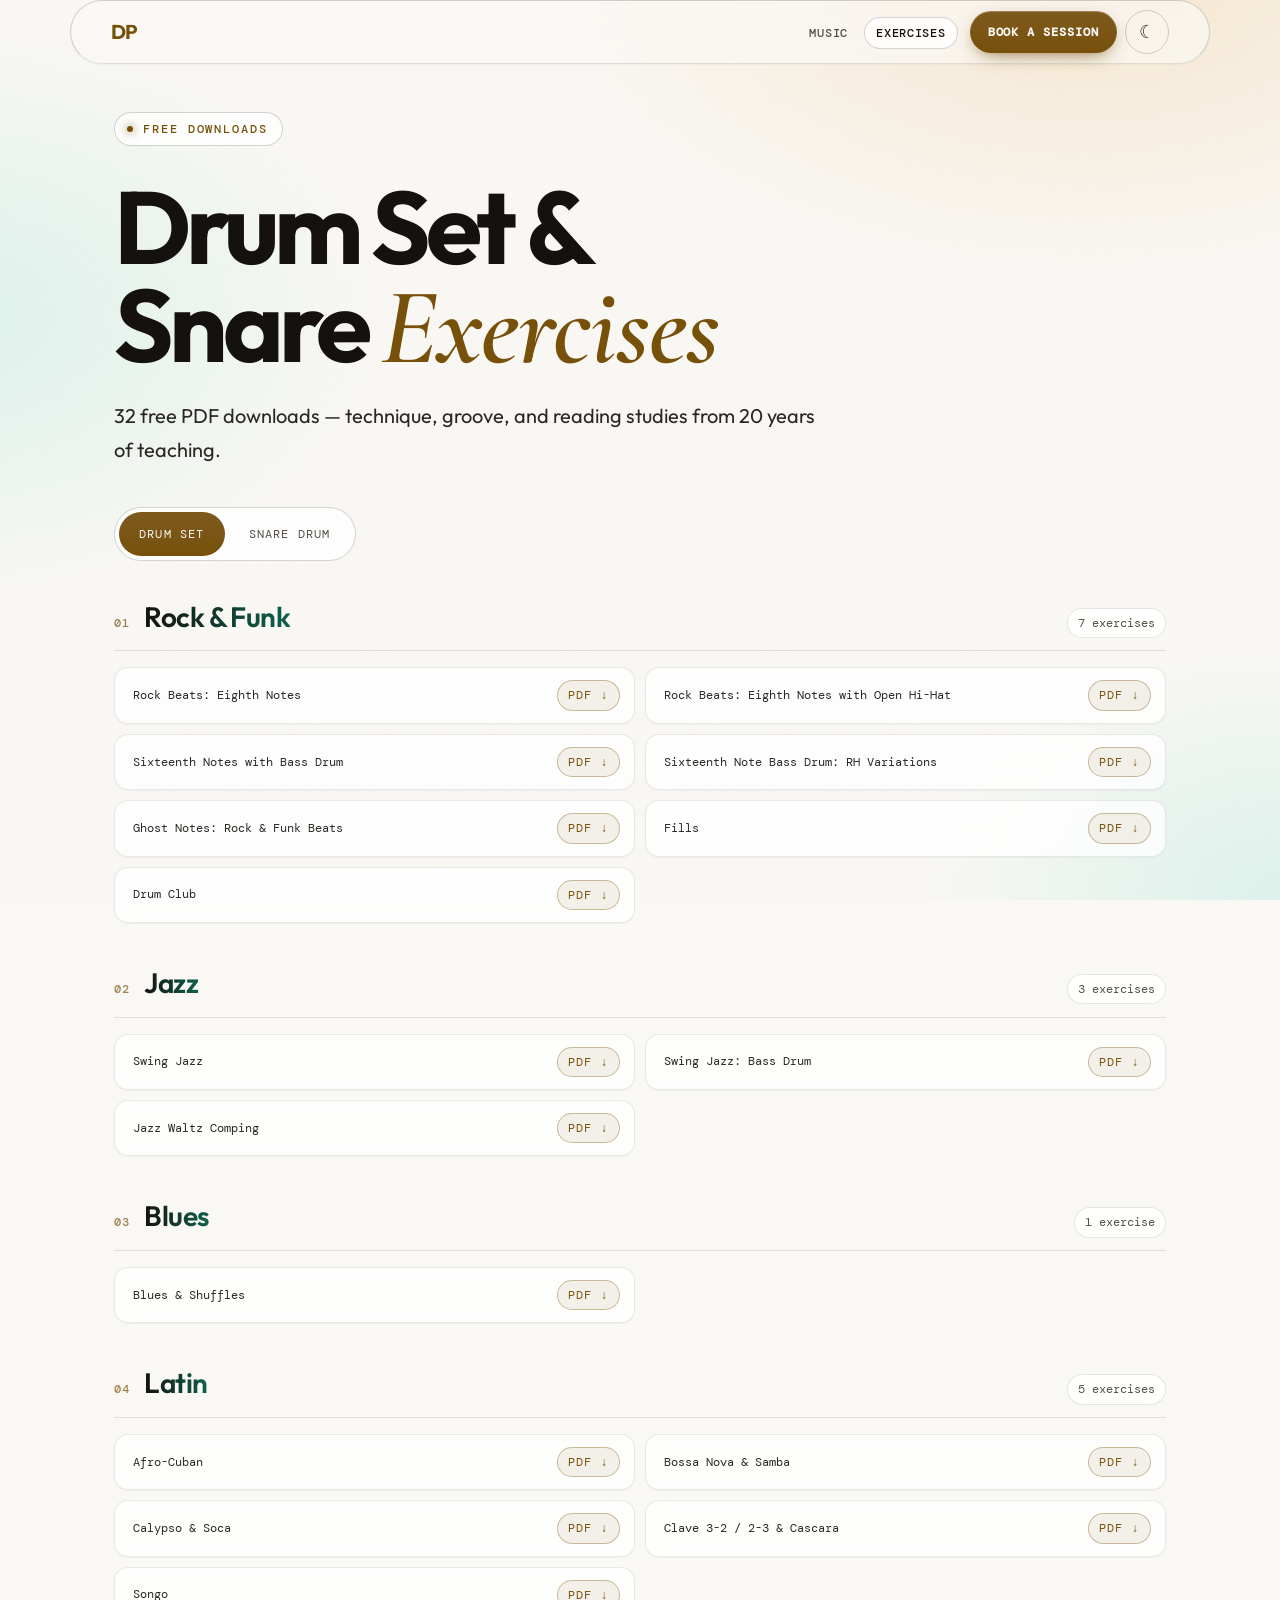
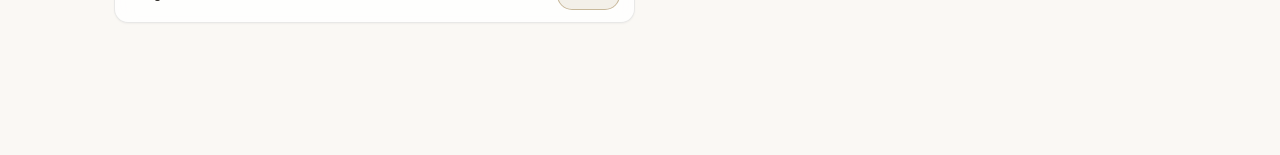
==== drum-exercises.html @ d7c8e62f "Drum tabs as ARIA tabs; one name for the contact action - drum-exercises.html: tablist/tab/tabpanel " ====
<!DOCTYPE html>
<html lang="en">
<head>
<meta charset="UTF-8">
<meta name="viewport" content="width=device-width, initial-scale=1.0, viewport-fit=cover">
<title>Drum Set &amp; Snare Exercises — David Petry</title>
<meta name="description" content="Free drum set and snare drum exercise PDFs by David Petry — 32 downloads across rock, funk, jazz, Latin, and rudimental studies.">
<link rel="icon" href="data:image/svg+xml,%3Csvg xmlns='http://www.w3.org/2000/svg' viewBox='0 0 100 100'%3E%3Crect width='100' height='100' fill='%23080a0e'/%3E%3Ctext x='50' y='68' font-size='56' font-family='Georgia,serif' font-style='italic' fill='%23e8a030' text-anchor='middle'%3EDP%3C/text%3E%3C/svg%3E">
<link rel="preconnect" href="https://fonts.googleapis.com">
<link rel="preconnect" href="https://fonts.gstatic.com" crossorigin>
<link href="https://fonts.googleapis.com/css2?family=DM+Mono:wght@400;500&family=Cormorant+Garamond:ital,wght@0,600;0,700;1,600&family=Outfit:wght@400;500;600;700&display=swap" rel="stylesheet">
<style>
:root {
  --bg:        #080a0e;
  --bg2:       #0d1018;
  --bg3:       #111520;
  --surface:   #141824;
  --border:    rgba(255,255,255,0.07);
  --border2:   rgba(255,255,255,0.12);
  --text:      #d8dce8;
  --muted:     #7c86a8;
  --muted2:    #8a94b0;
  --amber:     #e8a030;
  --amber-dim: rgba(232,160,48,0.12);
  --amber-glow:rgba(232,160,48,0.04);
  --teal:      #2dd4bf;
  --teal-dim:  rgba(45,212,191,0.1);
  --red:       #e85050;
  --white:     #f0f2f8;
  --nav-h:     64px;
  --radius:    6px;
  /* Modular type scale (~1.25 ratio) */
  --fs-xs:   11px;
  --fs-sm:   13px;
  --fs-base: 16px;
  --fs-lg:   18px;
  --fs-xl:   22px;
  --fs-2xl:  28px;
  --fs-3xl:  40px;
  --fs-4xl:  64px;
  --mono: 'DM Mono', monospace;
  --sans: 'Outfit', sans-serif;
  --serif: 'Cormorant Garamond', Georgia, serif;
  --display: 'Bebas Neue', sans-serif;
}
/* Theme: dark is the default; light is applied via [data-theme="light"] (set from storage or system preference) */
:root { color-scheme: dark; --nav-bg: rgba(8,10,14,0.92); --glass: rgba(13,16,24,0.6); --scan: rgba(0,0,0,0.12); --on-amber-soft: rgba(8,10,14,0.75); }
:root[data-theme="light"] {
  color-scheme: light;
  --bg:        #faf8f4;
  --bg2:       #f2eee6;
  --bg3:       #ebe6db;
  --surface:   #ffffff;
  --border:    rgba(0,0,0,0.10);
  --border2:   rgba(0,0,0,0.18);
  --text:      #2b2824;
  --muted:     #665f54;
  --muted2:    #554f46;
  --amber:     #77510a;
  --amber-dim: rgba(119,81,10,0.08);
  --amber-glow:rgba(119,81,10,0.05);
  --teal:      #0d7159;
  --teal-dim:  rgba(13,113,89,0.10);
  --red:       #a53c22;
  --white:     #14110e;
  --nav-bg: rgba(250,248,244,0.92);
  --glass: rgba(255,255,255,0.7);
  --scan: rgba(0,0,0,0);
  --on-amber-soft: rgba(250,248,244,0.9);
}
.theme-toggle { display:inline-flex; align-items:center; justify-content:center; width:44px; height:44px; flex-shrink:0; border:1px solid var(--border2); border-radius:var(--radius); background:transparent; color:var(--text); font-size:18px; line-height:1; cursor:pointer; transition:color 0.2s, border-color 0.2s, background 0.2s; }
.theme-toggle:hover { color:var(--amber); border-color:var(--amber); background:var(--amber-dim); }
.theme-toggle:focus-visible { outline:2px solid var(--amber); outline-offset:3px; }

* { margin:0; padding:0; box-sizing:border-box; }
body { background: var(--bg); color: var(--text); font-family: var(--sans); font-size: var(--fs-base); line-height: 1.7; }
a { color: inherit; text-decoration: none; cursor: pointer; }
a:focus-visible, button:focus-visible { outline: 2px solid var(--amber); outline-offset: 3px; }
.skip-link{position:absolute;top:-100px;left:16px;z-index:2000;background:var(--amber);color:var(--bg);padding:10px 18px;border-radius:var(--radius);font-family:var(--mono);font-size:var(--fs-sm);font-weight:600;text-transform:uppercase;transition:top 0.2s;}
.skip-link:focus{top:16px;}

main { max-width: 1100px; margin: 0 auto; padding: calc(var(--nav-h) + 48px) 24px 96px; }
.back { display:inline-flex; align-items:center; gap:8px; font-family: var(--mono); font-size: var(--fs-sm); color: var(--muted2); margin-bottom: 40px; min-height: 44px; }
.back:hover { color: var(--amber); }
h1 { font-family: var(--serif); font-size: clamp(var(--fs-3xl), 5vw, var(--fs-4xl)); font-weight: 600; color: var(--white); line-height: 1.1; margin-bottom: 12px; }
h1 em { color: var(--amber); font-style: italic; }
.lede { color: var(--muted2); max-width: 60ch; margin-bottom: 40px; }
.exercises-tabs {
  display: flex;
  gap: 1px;
  background: var(--border);
  border-radius: var(--radius);
  overflow: hidden;
  margin-bottom: 32px;
  width: fit-content;
}
.tab-btn {
  font-family: var(--mono);
  font-size: var(--fs-xs);
  letter-spacing: 0.1em;
  text-transform: uppercase;
  color: var(--muted2);
  background: var(--bg2);
  border: none;
  padding: 10px 20px;
  cursor: pointer;
  transition: background 0.2s, color 0.2s;
}
.tab-btn.active, .tab-btn:hover {
  background: var(--amber-dim);
  color: var(--amber);
}
.ex-panel { display: none; }
.ex-panel.active { display: block; }
.ex-panel { counter-reset: excat; }
.ex-category {
  margin-bottom: 20px;
}
.ex-category-header {
  display: flex;
  align-items: center;
  justify-content: space-between;
  margin-bottom: 12px;
  padding-bottom: 8px;
  border-bottom: 1px solid var(--border);
}
.ex-category-header {
  display: flex;
  align-items: baseline;
  gap: 14px;
  justify-content: flex-start;
  margin-bottom: 16px;
  padding-bottom: 10px;
  border-bottom: 1px solid var(--border);
  position: relative;
}
.ex-category-header::before {
  counter-increment: excat;
  content: counter(excat, decimal-leading-zero);
  font-family: var(--mono);
  font-size: var(--fs-xs);
  font-weight: 500;
  letter-spacing: 0.1em;
  color: var(--amber);
  opacity: 0.7;
}
.ex-category-title {
  font-family: 'Syne', sans-serif;
  font-size: clamp(var(--fs-xl), 2.4vw, var(--fs-2xl));
  font-weight: 800;
  color: var(--white);
  letter-spacing: 0.06em;
  text-transform: uppercase;
  background: linear-gradient(90deg, var(--white) 0%, var(--teal) 120%);
  -webkit-background-clip: text;
  background-clip: text;
  -webkit-text-fill-color: transparent;
}
.ex-category-header .ex-count {
  margin-left: auto;
}
.ex-category-header {
  display: flex;
  align-items: center;
  justify-content: space-between;
  margin-bottom: 12px;
  padding-bottom: 8px;
  border-bottom: 1px solid var(--border);
}
.ex-category-header {
  display: flex;
  align-items: baseline;
  gap: 14px;
  justify-content: flex-start;
  margin-bottom: 16px;
  padding-bottom: 10px;
  border-bottom: 1px solid var(--border);
  position: relative;
}
.ex-category-header::before {
  counter-increment: excat;
  content: counter(excat, decimal-leading-zero);
  font-family: var(--mono);
  font-size: var(--fs-xs);
  font-weight: 500;
  letter-spacing: 0.1em;
  color: var(--amber);
  opacity: 0.7;
}
.ex-category-header .ex-count {
  margin-left: auto;
}
.ex-category-title {
  font-family: 'Syne', sans-serif;
  font-size: clamp(var(--fs-xl), 2.4vw, var(--fs-2xl));
  font-weight: 800;
  color: var(--white);
  letter-spacing: 0.06em;
  text-transform: uppercase;
  background: linear-gradient(90deg, var(--white) 0%, var(--teal) 120%);
  -webkit-background-clip: text;
  background-clip: text;
  -webkit-text-fill-color: transparent;
}
.ex-count {
  margin-left: auto;
}
.ex-count {
  font-size: var(--fs-xs);
  font-family: var(--mono);
  color: var(--muted);
  background: var(--bg3);
  padding: 3px 8px;
  border-radius: 3px;
  border: 1px solid var(--border);
}
.ex-grid {
  display: grid;
  grid-template-columns: repeat(4, 1fr);
  gap: 8px;
}
.ex-grid { grid-template-columns: repeat(3, 1fr); }
.ex-grid { grid-template-columns: repeat(2, 1fr); }
.ex-item {
  display: flex;
  align-items: center;
  justify-content: space-between;
  padding: 10px 14px;
  border: 1px solid var(--border);
  border-radius: var(--radius);
  background: var(--bg2);
  font-size: var(--fs-xs);
  font-family: var(--mono);
  transition: border-color 0.2s, background 0.2s;
  gap: 12px;
}
.ex-item:hover {
  border-color: var(--amber);
  background: var(--amber-glow);
}
.ex-item-name { color: var(--text); flex: 1; line-height: 1.4; }
.ex-item:hover .ex-dl { background: var(--amber-dim); }
.ex-dl {
  font-size: var(--fs-xs);
  color: var(--amber);
  letter-spacing: 0.1em;
  text-transform: uppercase;
  white-space: nowrap;
  border: 1px solid rgba(232,160,48,0.3);
  padding: 3px 8px;
  border-radius: 3px;
  transition: background 0.2s;
}
.ex-dl { background: var(--amber-dim); }
.section-label {
  font-size: var(--fs-xs);
  font-weight: 500;
  letter-spacing: 0.25em;
  text-transform: uppercase;
  color: var(--amber);
  margin-bottom: 20px;
  display: flex;
  align-items: center;
  gap: 10px;
}
.section-label::before {
  content: '//';
  color: var(--muted);
}
@media (max-width: 900px) { .ex-grid { grid-template-columns: repeat(3, 1fr); } }
@media (max-width: 560px) { .ex-grid { grid-template-columns: repeat(2, 1fr); } }
@media (max-width: 420px) { .ex-grid { grid-template-columns: 1fr; } .mini-links a.current { display: none; } }
@media (prefers-reduced-motion: reduce) { *,*::before,*::after { transition-duration:0.01ms !important; } }

/* Sticky mini-nav (subpages) */
.mini-nav{position:fixed;top:0;left:0;right:0;height:calc(var(--nav-h) + env(safe-area-inset-top,0px));padding-top:env(safe-area-inset-top,0px);background:var(--nav-bg);backdrop-filter:blur(12px);-webkit-backdrop-filter:blur(12px);border-bottom:1px solid var(--border);z-index:1000;display:flex;align-items:center;justify-content:space-between;padding-left:40px;padding-right:40px;}
.mini-logo{font-family:var(--serif);font-style:italic;font-weight:700;font-size:var(--fs-xl);color:var(--amber);min-height:44px;display:inline-flex;align-items:center;}
.mini-links{display:flex;align-items:center;gap:4px;list-style:none;}
.mini-links .theme-toggle{margin-left:4px;}
.mini-links a{font-family:var(--mono);font-size:var(--fs-xs);font-weight:500;letter-spacing:0.07em;text-transform:uppercase;color:var(--text);padding:13px 11px;border-radius:var(--radius);transition:color 0.2s,background 0.2s;}
.mini-links a:hover{color:var(--amber);background:rgba(232,160,48,0.1);}
.mini-links a.current{color:var(--amber);}
.mini-links a.mini-cta{font-family:var(--mono);font-size:var(--fs-xs);font-weight:600;letter-spacing:0.08em;text-transform:uppercase;color:var(--bg);background:var(--amber);padding:10px 18px;border-radius:var(--radius);margin-left:8px;min-height:40px;display:inline-flex;align-items:center;box-shadow:0 4px 16px rgba(232,160,48,0.25);transition:box-shadow 0.2s,transform 0.2s;}
.mini-links a.mini-cta:hover{box-shadow:0 4px 24px rgba(232,160,48,0.4);transform:translateY(-1px);}
@media (max-width:560px){.mini-nav{padding-left:16px;padding-right:16px;}.mini-links a{padding:13px 8px;font-size:10.5px;}.mini-links a.mini-cta{padding:9px 12px;font-size:10.5px;}}
/* Back to top */
.back-to-top{position:fixed;bottom:calc(28px + env(safe-area-inset-bottom,0px));right:calc(28px + env(safe-area-inset-right,0px));width:44px;height:44px;display:flex;align-items:center;justify-content:center;background:var(--bg2);border:1px solid var(--border2);border-radius:50%;color:var(--amber);font-size:var(--fs-lg);z-index:999;opacity:0;visibility:hidden;transform:translateY(8px);transition:opacity 0.25s,transform 0.25s,border-color 0.2s;}
.back-to-top.visible{opacity:1;visibility:visible;transform:translateY(0);}
.back-to-top:hover{border-color:var(--amber);background:rgba(232,160,48,0.1);}
</style>
<meta property="og:image" content="https://david-petry.netlify.app/og-card.jpg">
<meta property="og:image:width" content="1200">
<meta property="og:image:height" content="630">
<meta name="twitter:card" content="summary_large_image">
<meta name="color-scheme" content="dark light">
<script>(function(){var t;try{t=localStorage.getItem('dp-theme');}catch(e){}if(t!=='light'&&t!=='dark'){t=(window.matchMedia&&matchMedia('(prefers-color-scheme: light)').matches)?'light':'dark';}document.documentElement.setAttribute('data-theme',t);})();</script>
<link rel="stylesheet" href="site.css">
</head>
<body>
<a href="#main-content" class="skip-link">Skip to main content</a>
<nav class="mini-nav" aria-label="Site">
  <a href="index.html" class="mini-logo" aria-label="David Petry home">DP</a>
  <ul class="mini-links">
    <li><a href="music.html">Music</a></li>
    <li><a href="drum-exercises.html" class="current">Exercises</a></li>
    <li><a href="index.html#lessons" class="mini-cta">Book a Session</a></li>
    <li><button type="button" class="theme-toggle" id="themeToggle" aria-label="Switch to light theme"><span aria-hidden="true">&#9728;</span></button></li>
  </ul>
</nav>
<main id="main-content">
<section id="drum-exercises" style="padding:0;max-width:none;">
  <div class="section-label">Free Downloads</div>
  <h1>Drum Set &amp; Snare <em>Exercises</em></h1>
  <p class="lede">32 free PDF downloads — technique, groove, and reading studies from 20 years of teaching.</p>

  <div class="exercises-tabs" role="tablist" aria-label="Exercise sets">
    <button type="button" class="tab-btn active" id="tab-drumset" role="tab" aria-selected="true" aria-controls="drumset" onclick="switchTab('drumset', this)">Drum Set</button>
    <button type="button" class="tab-btn" id="tab-snare" role="tab" aria-selected="false" aria-controls="snare" tabindex="-1" onclick="switchTab('snare', this)">Snare Drum</button>
  </div>

  <div id="drumset" class="ex-panel active reveal" role="tabpanel" aria-labelledby="tab-drumset">
    <div class="ex-category">
      <div class="ex-category-header">
        <span class="ex-category-title">Rock & Funk</span>
        <span class="ex-count">7 exercises</span>
      </div>
      <div class="ex-grid">
        <a href="https://david-petry.netlify.app/drum-exercises/Rock Beats Eighth Notes.pdf" class="ex-item"><span class="ex-item-name">Rock Beats: Eighth Notes</span><span class="ex-dl">PDF ↓</span></a>
        <a href="https://david-petry.netlify.app/drum-exercises/Rock Beats Eighth Notes with OPENs on HI HAT.pdf" class="ex-item"><span class="ex-item-name">Rock Beats: Eighth Notes with Open Hi-Hat</span><span class="ex-dl">PDF ↓</span></a>
        <a href="https://david-petry.netlify.app/drum-exercises/SIXTEENTH NOTES WITH BASS DRUM.pdf" class="ex-item"><span class="ex-item-name">Sixteenth Notes with Bass Drum</span><span class="ex-dl">PDF ↓</span></a>
        <a href="https://david-petry.netlify.app/drum-exercises/sixteenth note bass drum exercise with RH vari.pdf" class="ex-item"><span class="ex-item-name">Sixteenth Note Bass Drum: RH Variations</span><span class="ex-dl">PDF ↓</span></a>
        <a href="https://david-petry.netlify.app/drum-exercises/Ghost Notes Rock and Funk Beats.pdf" class="ex-item"><span class="ex-item-name">Ghost Notes: Rock & Funk Beats</span><span class="ex-dl">PDF ↓</span></a>
        <a href="https://david-petry.netlify.app/drum-exercises/FILLS.pdf" class="ex-item"><span class="ex-item-name">Fills</span><span class="ex-dl">PDF ↓</span></a>
        <a href="https://david-petry.netlify.app/drum-exercises/DRUM CLUB.pdf" class="ex-item"><span class="ex-item-name">Drum Club</span><span class="ex-dl">PDF ↓</span></a>
      </div>
    </div>
    <div class="ex-category">
      <div class="ex-category-header">
        <span class="ex-category-title">Jazz</span>
        <span class="ex-count">3 exercises</span>
      </div>
      <div class="ex-grid">
        <a href="https://david-petry.netlify.app/drum-exercises/Swing Jazz.pdf" class="ex-item"><span class="ex-item-name">Swing Jazz</span><span class="ex-dl">PDF ↓</span></a>
        <a href="https://david-petry.netlify.app/drum-exercises/Swing Jazz Bass Drum.pdf" class="ex-item"><span class="ex-item-name">Swing Jazz: Bass Drum</span><span class="ex-dl">PDF ↓</span></a>
        <a href="https://david-petry.netlify.app/drum-exercises/JAZZ WALTZ COMPING 2.pdf" class="ex-item"><span class="ex-item-name">Jazz Waltz Comping</span><span class="ex-dl">PDF ↓</span></a>
      </div>
    </div>
    <div class="ex-category">
      <div class="ex-category-header">
        <span class="ex-category-title">Blues</span>
        <span class="ex-count">1 exercise</span>
      </div>
      <div class="ex-grid">
        <a href="https://david-petry.netlify.app/drum-exercises/Blues and Shuffles.pdf" class="ex-item"><span class="ex-item-name">Blues & Shuffles</span><span class="ex-dl">PDF ↓</span></a>
      </div>
    </div>
    <div class="ex-category">
      <div class="ex-category-header">
        <span class="ex-category-title">Latin</span>
        <span class="ex-count">5 exercises</span>
      </div>
      <div class="ex-grid">
        <a href="https://david-petry.netlify.app/drum-exercises/AFRO CUBAN.pdf" class="ex-item"><span class="ex-item-name">Afro-Cuban</span><span class="ex-dl">PDF ↓</span></a>
        <a href="https://david-petry.netlify.app/drum-exercises/BOSSA NOVA AND SAMBA.pdf" class="ex-item"><span class="ex-item-name">Bossa Nova & Samba</span><span class="ex-dl">PDF ↓</span></a>
        <a href="https://david-petry.netlify.app/drum-exercises/CALYPSO AND SOCA.pdf" class="ex-item"><span class="ex-item-name">Calypso & Soca</span><span class="ex-dl">PDF ↓</span></a>
        <a href="https://david-petry.netlify.app/drum-exercises/CLAVE 3-2 2-3 CASCARA.pdf" class="ex-item"><span class="ex-item-name">Clave 3-2 / 2-3 & Cascara</span><span class="ex-dl">PDF ↓</span></a>
        <a href="https://david-petry.netlify.app/drum-exercises/SONGO.pdf" class="ex-item"><span class="ex-item-name">Songo</span><span class="ex-dl">PDF ↓</span></a>
      </div>
    </div>
  </div>

  <div id="snare" class="ex-panel reveal" role="tabpanel" aria-labelledby="tab-snare">
    <div class="ex-category">
      <div class="ex-category-header"><span class="ex-category-title">Roll Rudiments</span><span class="ex-count">2 exercises</span></div>
      <div class="ex-grid">
        <a href="https://david-petry.netlify.app/snare-exercises/ROLL RUDIMENTS.pdf" class="ex-item"><span class="ex-item-name">Roll Rudiments</span><span class="ex-dl">PDF ↓</span></a>
        <a href="https://david-petry.netlify.app/snare-exercises/16th Notes with Accents with Roll.pdf" class="ex-item"><span class="ex-item-name">Sixteenth Notes with Accents & Roll</span><span class="ex-dl">PDF ↓</span></a>
      </div>
    </div>
    <div class="ex-category">
      <div class="ex-category-header"><span class="ex-category-title">Diddle Rudiments</span><span class="ex-count">4 exercises</span></div>
      <div class="ex-grid">
        <a href="https://david-petry.netlify.app/snare-exercises/DIDDLE RUDIMENTS.pdf" class="ex-item"><span class="ex-item-name">Diddle Rudiments</span><span class="ex-dl">PDF ↓</span></a>
        <a href="https://david-petry.netlify.app/snare-exercises/16 th Notes Accents and Diddlles.pdf" class="ex-item"><span class="ex-item-name">Sixteenth Notes: Accents & Diddles</span><span class="ex-dl">PDF ↓</span></a>
        <a href="https://david-petry.netlify.app/snare-exercises/Paradiddle- diddle Double Paradiddle.pdf" class="ex-item"><span class="ex-item-name">Paradiddle-Diddle & Double Paradiddle</span><span class="ex-dl">PDF ↓</span></a>
        <a href="https://david-petry.netlify.app/snare-exercises/PARADIDDLE TRIPLETS ACCENTS.pdf" class="ex-item"><span class="ex-item-name">Paradiddle Triplets with Accents</span><span class="ex-dl">PDF ↓</span></a>
      </div>
    </div>
    <div class="ex-category">
      <div class="ex-category-header"><span class="ex-category-title">Drag & Flam Rudiments</span><span class="ex-count">2 exercises</span></div>
      <div class="ex-grid">
        <a href="https://david-petry.netlify.app/snare-exercises/DRAG RUDIMENTS.pdf" class="ex-item"><span class="ex-item-name">Drag Rudiments</span><span class="ex-dl">PDF ↓</span></a>
        <a href="https://david-petry.netlify.app/snare-exercises/FLAM RUDIMENTS.pdf" class="ex-item"><span class="ex-item-name">Flam Rudiments</span><span class="ex-dl">PDF ↓</span></a>
      </div>
    </div>
    <div class="ex-category">
      <div class="ex-category-header"><span class="ex-category-title">Note Duration</span><span class="ex-count">6 exercises</span></div>
      <div class="ex-grid">
        <a href="https://david-petry.netlify.app/snare-exercises/SNARE Quarter Notes.pdf" class="ex-item"><span class="ex-item-name">Quarter Notes</span><span class="ex-dl">PDF ↓</span></a>
        <a href="https://david-petry.netlify.app/snare-exercises/SNARE Eighth Notes and Quarter Notes.pdf" class="ex-item"><span class="ex-item-name">Eighth Notes & Quarter Notes</span><span class="ex-dl">PDF ↓</span></a>
        <a href="https://david-petry.netlify.app/snare-exercises/SNARE Sixteenth Notes.pdf" class="ex-item"><span class="ex-item-name">Sixteenth Notes</span><span class="ex-dl">PDF ↓</span></a>
        <a href="https://david-petry.netlify.app/snare-exercises/16th Notes with Accents.pdf" class="ex-item"><span class="ex-item-name">Sixteenth Notes with Accents</span><span class="ex-dl">PDF ↓</span></a>
        <a href="https://david-petry.netlify.app/snare-exercises/SNARE Dotted Eighth and Sixteenth Notes.pdf" class="ex-item"><span class="ex-item-name">Dotted Eighth & Sixteenth Notes</span><span class="ex-dl">PDF ↓</span></a>
        <a href="https://david-petry.netlify.app/snare-exercises/SNARE Triplets.pdf" class="ex-item"><span class="ex-item-name">Triplets</span><span class="ex-dl">PDF ↓</span></a>
      </div>
    </div>
    <div class="ex-category">
      <div class="ex-category-header"><span class="ex-category-title">Solos</span><span class="ex-count">2 exercises</span></div>
      <div class="ex-grid">
        <a href="https://david-petry.netlify.app/snare-exercises/SNARE SOLO1.pdf" class="ex-item"><span class="ex-item-name">Snare Solo No. 1</span><span class="ex-dl">PDF ↓</span></a>
        <a href="https://david-petry.netlify.app/snare-exercises/SNARE SOLO 2.pdf" class="ex-item"><span class="ex-item-name">Snare Solo No. 2</span><span class="ex-dl">PDF ↓</span></a>
      </div>
    </div>
  </div>
</section>
</main>
<script>
function switchTab(panelId, btn) {
  document.querySelectorAll('.ex-panel').forEach(p => p.classList.remove('active'));
  document.querySelectorAll('.tab-btn').forEach(b => {
    b.classList.remove('active');
    b.setAttribute('aria-selected', 'false');
    b.tabIndex = -1;
  });
  document.getElementById(panelId).classList.add('active');
  btn.classList.add('active');
  btn.setAttribute('aria-selected', 'true');
  btn.tabIndex = 0;
}
// Arrow keys, Home and End move between tabs (WAI-ARIA tabs pattern)
document.querySelector('.exercises-tabs').addEventListener('keydown', e => {
  const tabs = [...document.querySelectorAll('.tab-btn')];
  const i = tabs.indexOf(document.activeElement);
  const to = { ArrowRight: i + 1, ArrowLeft: i - 1, Home: 0, End: tabs.length - 1 }[e.key];
  if (i < 0 || to === undefined) return;
  e.preventDefault();
  const tab = tabs[(to + tabs.length) % tabs.length];
  tab.focus();
  tab.click();
});
</script>
<a href="#" id="backToTop" class="back-to-top" aria-label="Back to top" onclick="window.scrollTo({top:0,behavior:'smooth'});return false;">↑</a>
<script>
window.addEventListener('scroll',()=>{const b=document.getElementById('backToTop');if(b){b.classList.toggle('visible',window.scrollY>window.innerHeight*0.6);}});
</script>
<script>
(function(){
  var b=document.getElementById('themeToggle'); if(!b) return;
  var root=document.documentElement;
  function paint(){var light=root.getAttribute('data-theme')==='light';
    b.setAttribute('aria-label',light?'Switch to dark theme':'Switch to light theme');
    b.setAttribute('title',light?'Switch to dark theme':'Switch to light theme');
    b.firstElementChild.textContent=light?'\u263E':'\u2600';}
  b.addEventListener('click',function(){
    var next=root.getAttribute('data-theme')==='light'?'dark':'light';
    root.setAttribute('data-theme',next);
    try{localStorage.setItem('dp-theme',next);}catch(e){}
    paint();});
  paint();
})();
</script>
<script src="site.js" defer></script>
</body>
</html>
---- site.css ----
/* ============================================================
   SITE LAYER — the shared modern design for index.html, music.html
   and drum-exercises.html. Each page links it after its own inline
   <style>, so equal-specificity rules here win. Keeps the brand
   (amber + teal, dark default, light toggle).
   ============================================================ */

/* ============================================================
   TOKENS
   ============================================================ */
:root {
  --fs-xs: 12px;
  --fs-sm: 14px;
  --display: 'Outfit', system-ui, sans-serif;

  --r-sm: 10px;
  --r: 16px;
  --r-lg: 24px;
  --pill: 999px;
  --ease: cubic-bezier(.2, .7, .2, 1);

  --card:      rgba(20, 24, 36, 0.55);
  --card-2:    rgba(14, 17, 26, 0.75);
  --line:      rgba(255, 255, 255, 0.08);
  --line-2:    rgba(255, 255, 255, 0.16);
  --hi:        rgba(255, 255, 255, 0.05);
  --glow-a:    rgba(232, 160, 48, 0.14);
  --glow-t:    rgba(45, 212, 191, 0.10);
  --spot:      rgba(232, 160, 48, 0.06);
  --shadow:    inset 0 1px 0 var(--hi), 0 24px 48px -32px rgba(0, 0, 0, 0.8);
  --nav-bg:    rgba(12, 15, 22, 0.66);
  --on-accent: #0b0d12;
  --accent-top: color-mix(in oklab, var(--amber) 88%, white);
  --card-hover: rgba(26, 31, 46, 0.72);
  --sheen:      rgba(255, 255, 255, 0.38);
  --grain-op:   0.06;
}
:root[data-theme="light"] {
  --card:      rgba(255, 255, 255, 0.78);
  --card-2:    rgba(255, 255, 255, 0.92);
  --line:      rgba(20, 17, 14, 0.09);
  --line-2:    rgba(20, 17, 14, 0.18);
  --hi:        rgba(255, 255, 255, 0.9);
  --glow-a:    rgba(232, 160, 48, 0.20);
  --glow-t:    rgba(45, 212, 191, 0.14);
  --spot:      rgba(119, 81, 10, 0.05);
  --shadow:    0 1px 2px rgba(20, 17, 14, 0.04), 0 24px 48px -32px rgba(20, 17, 14, 0.28);
  --nav-bg:    rgba(250, 248, 244, 0.72);
  --on-accent: #faf8f4;
  --accent-top: color-mix(in oklab, var(--amber) 95%, white);
  --card-hover: rgba(255, 255, 255, 0.96);
  /* Light text sits on the dark amber here, so the sheen darkens rather than lightens */
  --sheen:      rgba(0, 0, 0, 0.22);
  --grain-op:   0.035;
}

/* ============================================================
   BASE
   ============================================================ */
html {
  scroll-padding-top: calc(var(--nav-h) + 32px);
  accent-color: var(--amber);
}
body { line-height: 1.7; -webkit-font-smoothing: antialiased; }
::selection { background: var(--amber); color: var(--on-accent); }
.btn-primary::selection, .btn-primary *::selection,
.nav-cta::selection,
.project-links a.primary::selection { background: var(--on-accent); color: var(--amber); }

/* No colour tweening while the theme flips (avoids a low-contrast flash); see site.js */
.dp-theme-switching *,
.dp-theme-switching *::before,
.dp-theme-switching *::after { transition: none !important; }

/* Retire the scan-lines; replace the grid with a calm, static aurora */
body::before,
body::after {
  content: '';
  position: fixed;
  inset: 0;
  pointer-events: none;
  z-index: 0;
}
main, footer { position: relative; z-index: 1; }
body::before {
  background:
    radial-gradient(60vw 50vh at 85% -5%, var(--glow-a), transparent 70%),
    radial-gradient(50vw 45vh at -5% 35%, var(--glow-t), transparent 70%),
    radial-gradient(40vw 40vh at 100% 100%, var(--glow-t), transparent 70%);
  background-size: auto;
}
.hero-glow, .contact-glow { display: none; }

h1, h2, h3 { text-wrap: balance; }
p, li { text-wrap: pretty; }

h2 {
  font-family: var(--sans);
  font-weight: 600;
  font-size: clamp(36px, 5.2vw, 60px);
  letter-spacing: -0.035em;
  line-height: 1.04;
}
h2 em {
  font-family: var(--serif);
  font-weight: 600;
  font-size: 1.12em;
  letter-spacing: -0.01em;
  background: linear-gradient(100deg, var(--amber), color-mix(in oklab, var(--amber) 55%, var(--teal)));
  -webkit-background-clip: text;
  background-clip: text;
  color: transparent;
  padding-right: 0.06em; /* keeps italic overhang from clipping */
}
:root[data-theme="light"] :is(h1, h2) em { background: none; color: var(--amber); }
h3 { font-family: var(--sans); font-weight: 600; letter-spacing: -0.015em; }

/* Section label becomes a chip with a status dot instead of "//" */
.section-label {
  display: inline-flex;
  width: fit-content;
  padding: 6px 14px 6px 12px;
  border: 1px solid var(--line-2);
  border-radius: var(--pill);
  background: var(--card);
  backdrop-filter: blur(8px);
  font-family: var(--mono);
  letter-spacing: 0.16em;
  margin-bottom: 20px;
}
.section-label::before {
  content: '';
  width: 6px; height: 6px;
  border-radius: 50%;
  background: var(--amber);
  box-shadow: 0 0 10px var(--amber);
}

section { padding-block: 96px; }

/* ============================================================
   FOCUS — one ring everywhere, offset from the pill shapes
   ============================================================ */
a:focus-visible,
button:focus-visible,
.btn-primary:focus-visible,
.btn-ghost:focus-visible,
.theme-toggle:focus-visible {
  outline: 2px solid var(--amber);
  outline-offset: 3px;
  border-radius: var(--pill);
}
.service-card:focus-within,
.project-card:focus-within { outline: none; }

/* ============================================================
   NAVIGATION — floating glass pill
   ============================================================ */
nav {
  top: calc(12px + env(safe-area-inset-top, 0px));
  left: 12px; right: 12px;
  max-width: 1140px;
  margin-inline: auto;
  height: 60px;
  padding: 0 8px 0 20px;
  border: 1px solid var(--line-2);
  border-radius: var(--pill);
  background: var(--nav-bg);
  backdrop-filter: blur(18px) saturate(160%);
  -webkit-backdrop-filter: blur(18px) saturate(160%);
  box-shadow: var(--shadow);
}
.nav-logo { white-space: nowrap; letter-spacing: 0.1em; }
.nav-links { gap: 2px; }
.nav-links a {
  padding: 8px 12px;
  border-radius: var(--pill);
  letter-spacing: 0.06em;
  white-space: nowrap;
  color: var(--muted2);
}
.nav-links a:hover,
.nav-links a.active {
  transform: none;
  color: var(--white);
  background: var(--hi);
  box-shadow: inset 0 0 0 1px var(--line-2);
}
.nav-links a.active::after { display: none; }
.nav-cta {
  white-space: nowrap;
  padding: 11px 18px;
  border-radius: var(--pill);
  color: var(--on-accent);
  background: linear-gradient(180deg, var(--accent-top), var(--amber));
  box-shadow: inset 0 1px 0 rgba(255,255,255,.25), 0 6px 20px -8px var(--amber);
}
.theme-toggle { border-radius: var(--pill); border-color: var(--line-2); width: 44px; height: 44px; }
.nav-toggle { width: 44px; height: 44px; padding: 0; align-items: center; justify-content: center; border: 1px solid var(--line-2); border-radius: var(--pill); background: transparent; }

/* Progress line sits inside the pill; drawn by the scroll timeline where supported */
.scroll-progress {
  left: 28px;
  bottom: 0;
  height: 2px;
  border-radius: 2px;
  opacity: .8;
}
@supports (animation-timeline: scroll()) {
  .scroll-progress {
    width: auto !important;
    right: 28px;
    transform-origin: left;
    animation: dp-progress linear both;
    animation-timeline: scroll(root);
  }
  @keyframes dp-progress { from { transform: scaleX(0); } to { transform: scaleX(1); } }
}

/* Collapse earlier than before: eight links + CTA need ~1100px without wrapping */
@media (max-width: 1100px) {
  .nav-links, .nav-cta { display: none; }
  .nav-toggle { display: flex; }
  .theme-toggle { margin-left: auto; margin-right: 4px; }
}
nav.open .nav-links {
  position: absolute;
  top: calc(100% + 8px);
  left: 0; right: 0;
  max-height: calc(100dvh - var(--nav-h) - 48px);
  padding: 10px;
  border: 1px solid var(--line-2);
  border-radius: var(--r-lg);
  background: var(--bg2);
  box-shadow: var(--shadow);
}
nav.open .nav-links a { border-radius: var(--r-sm); }
nav.open .nav-cta {
  position: absolute;
  top: calc(100% + 8px);
  right: 10px;
  display: none; /* the Contact link in the list covers it */
}
html:has(nav.open) { overflow: hidden; }

/* ============================================================
   BUTTONS
   ============================================================ */
.btn-primary {
  border-radius: var(--pill);
  padding: 14px 26px;
  font-family: var(--sans);
  font-weight: 600;
  letter-spacing: 0.02em;
  text-transform: none;
  font-size: 15px;
  color: var(--on-accent);
  background: linear-gradient(180deg, var(--accent-top), var(--amber));
  box-shadow: inset 0 1px 0 rgba(255,255,255,.25), 0 10px 30px -12px var(--amber);
  transition: transform .2s var(--ease), box-shadow .2s var(--ease);
}
.btn-primary,
.nav-cta,
.mini-links a.mini-cta,
.book-cta { position: relative; overflow: hidden; isolation: isolate; }
.btn-primary::after,
.nav-cta::after,
.mini-links a.mini-cta::after,
.book-cta::after {
  content: '';
  position: absolute;
  inset: 0;
  z-index: -1;
  background: linear-gradient(110deg, transparent 30%, var(--sheen) 50%, transparent 70%);
  transform: translateX(-110%);
  pointer-events: none;
}
@media (prefers-reduced-motion: no-preference) {
  .btn-primary:hover::after,
  .nav-cta:hover::after,
  .mini-links a.mini-cta:hover::after,
  .book-cta:hover::after { transform: translateX(110%); transition: transform .7s var(--ease); }
}
.nav-cta:hover { opacity: 1; transform: translateY(-1px); }
.btn-primary:hover { opacity: 1; transform: translateY(-1px); box-shadow: inset 0 1px 0 rgba(255,255,255,.25), 0 14px 36px -10px var(--amber); }
.btn-ghost {
  padding: 13px 22px;
  border: 1px solid var(--line-2);
  border-radius: var(--pill);
  font-family: var(--sans);
  font-weight: 500;
  text-transform: none;
  letter-spacing: 0.02em;
  font-size: 15px;
  color: var(--text);
  background: var(--card);
  backdrop-filter: blur(8px);
  transition: border-color .2s, background .2s;
}
.btn-ghost:hover { border-color: var(--amber); background: var(--amber-dim); color: var(--white); }

/* ============================================================
   HERO
   ============================================================ */
#hero { padding-top: calc(var(--nav-h) + 120px); padding-bottom: 72px; }
.hero-tag { font-family: var(--mono); font-weight: 500; letter-spacing: 0.22em; font-size: var(--fs-xs); color: var(--muted2); }
.hero-tag::before { width: 32px; height: 1px; }
.hero-name {
  font-family: var(--display);
  font-weight: 700;
  font-size: clamp(64px, 11vw, 148px);
  letter-spacing: -0.055em;
  line-height: 0.88;
  margin-bottom: 20px;
  background: linear-gradient(180deg, var(--white) 30%, color-mix(in oklab, var(--white) 55%, var(--bg)));
  -webkit-background-clip: text;
  background-clip: text;
  color: transparent;
  padding-bottom: 0.06em;
}
.hero-title { font-size: clamp(24px, 3vw, 36px); line-height: 1.2; }
.hero-desc { color: var(--text); font-size: clamp(17px, 1.6vw, 19px); }

.hero-proof { gap: 8px; }
.hero-proof span {
  padding: 6px 12px;
  border: 1px solid var(--line);
  border-radius: var(--pill);
  background: var(--card);
  font-size: 12.5px;
}
.hero-proof span:first-child { padding-left: 12px; }
.hero-proof span:last-child { border-right: 1px solid var(--line); }
.hero-proof span { border-right: 1px solid var(--line); }

.hero-contact a { border-radius: var(--pill); border-color: var(--line); background: var(--card); }
.hero-contact a:hover { transform: translateY(-1px); }

/* ============================================================
   CARDS — one surface for every card type
   ============================================================ */
.proof-stat,
.service-card,
.project-card,
.cred-card,
.edu-card,
.lesson-card,
.pillar,
.hcai-card,
.contact-link,
.cta-band,
.projects-note {
  position: relative;
  isolation: isolate;
  border: 1px solid var(--line);
  border-radius: var(--r);
  background:
    radial-gradient(420px circle at var(--mx, 50%) var(--my, -400px), var(--spot), transparent 60%),
    var(--card);
  backdrop-filter: blur(10px);
  box-shadow: var(--shadow);
  transition: border-color .25s var(--ease), transform .25s var(--ease), background-color .25s;
}
.service-card:hover,
.project-card:hover,
.cred-card:hover,
.edu-card:hover,
.lesson-card:hover,
.contact-link:hover {
  border-color: color-mix(in oklab, var(--amber) 45%, var(--line-2));
  transform: translateY(-2px);
}
.proof-stat:hover,
.service-card:hover,
.project-card:hover,
.cred-card:hover,
.edu-card:hover,
.lesson-card:hover,
.pillar:hover,
.hcai-card:hover,
.contact-link:hover {
  background:
    radial-gradient(420px circle at var(--mx, 50%) var(--my, -400px), var(--spot), transparent 60%),
    var(--card-hover);
}

/* Border glow that follows the cursor: a 1px ring masked out of a radial gradient */
.proof-stat::after,
.service-card::after,
.project-card::after,
.cred-card::after,
.edu-card::after,
.lesson-card::after,
.pillar::after,
.hcai-card::after,
.contact-link::after {
  content: '';
  display: block;
  position: absolute;
  inset: -1px;
  padding: 1px;
  border-radius: inherit;
  background: radial-gradient(240px circle at var(--mx, 50%) var(--my, -400px),
              color-mix(in oklab, var(--amber) 85%, transparent), transparent 70%);
  -webkit-mask: linear-gradient(#000 0 0) content-box, linear-gradient(#000 0 0);
  -webkit-mask-composite: xor;
  mask-composite: exclude;
  opacity: 0;
  transition: opacity .3s var(--ease);
  pointer-events: none;
  transform: none;
  height: auto;
}
.proof-stat:hover::after,
.service-card:hover::after,
.project-card:hover::after,
.cred-card:hover::after,
.edu-card:hover::after,
.lesson-card:hover::after,
.pillar:hover::after,
.hcai-card:hover::after,
.contact-link:hover::after { opacity: 1; }

/* Accent cards: left rule becomes an inset line that follows the radius */
.pillar,
.hcai-card,
.projects-note {
  border-left: 1px solid var(--line);
  border-radius: var(--r);
  box-shadow: inset 3px 0 0 var(--amber), var(--shadow);
}
.hcai-card:not(.is-negative),
.projects-note { box-shadow: inset 3px 0 0 var(--teal), var(--shadow); }
.pillar:hover { box-shadow: inset 3px 0 0 var(--teal), var(--shadow); }

/* ============================================================
   PROOF BAR
   ============================================================ */
.proof-grid { gap: 12px; background: none; border: 0; overflow: visible; }
.proof-stat { padding: 26px 18px; }
.proof-num {
  font-family: var(--sans);
  font-weight: 600;
  font-size: clamp(30px, 3.4vw, 40px);
  letter-spacing: -0.04em;
  background: linear-gradient(180deg, var(--amber), color-mix(in oklab, var(--amber) 60%, var(--teal)));
  -webkit-background-clip: text;
  background-clip: text;
  color: transparent;
}
.proof-lbl { font-size: 13px; }

/* ============================================================
   SERVICES — bento grid
   ============================================================ */
.services-grid { gap: 16px; background: none; border: 0; overflow: visible; }
.service-card { padding: 28px; container-type: inline-size; }
.service-card:nth-child(1),
.service-card:nth-child(5),
.service-card:nth-child(7),
.service-card:nth-child(8) { grid-column: span 2; }
/* The two music services read as their own row */
.service-card:nth-child(n+7) { box-shadow: inset 0 2px 0 var(--teal), var(--shadow); }
.service-num {
  display: inline-grid;
  place-items: center;
  width: 36px; height: 36px;
  border-radius: 10px;
  border: 1px solid var(--line-2);
  background: var(--amber-dim);
  color: var(--amber);
  letter-spacing: 0;
  margin-bottom: 18px;
}
.service-card:nth-child(n+7) .service-num { background: var(--teal-dim); color: var(--teal); }
.service-card h3 { font-size: 17px; }
.service-card p { font-size: 15px; line-height: 1.65; }
@container (min-width: 420px) {
  .service-card h3 { font-size: 22px; }
  .service-card p { font-size: 16px; max-width: 46ch; }
}
@media (max-width: 900px) {
  .service-card:nth-child(n) { grid-column: auto; }
}

/* ============================================================
   CTA BAND
   ============================================================ */
.cta-band {
  border-radius: var(--r-lg);
  padding: 32px 36px;
  border-left: 1px solid var(--line);
  background:
    radial-gradient(600px circle at 0% 0%, var(--glow-a), transparent 60%),
    radial-gradient(500px circle at 100% 100%, var(--glow-t), transparent 60%),
    var(--card);
}
.cta-band-title { font-family: var(--sans); font-weight: 600; letter-spacing: -0.02em; font-size: 24px; }
.cta-band-sub { font-size: 13px; }

/* ============================================================
   PROJECTS
   ============================================================ */
.project-card { padding: 28px; }
.project-card h3 { font-size: 22px; }
.project-card p { font-size: 15px; }
.project-links a {
  border-radius: var(--pill);
  padding: 9px 15px;
  min-height: 36px;
  display: inline-flex;
  align-items: center;
  border-color: var(--line-2);
}
.project-links a.primary {
  color: var(--on-accent);
  background: var(--amber);
  border-color: var(--amber);
}
.project-links a.primary:hover { color: var(--on-accent); filter: brightness(1.08); }
.project-kind,
.cred-issuer,
.edu-degree,
.lesson-meta,
.exp-date {
  display: inline-flex;
  width: fit-content;
  align-items: center;
  gap: 8px;
}
.project-kind::before {
  content: '';
  width: 6px; height: 6px; border-radius: 50%;
  background: currentColor;
}

/* ============================================================
   CREDENTIALS, LESSONS, TAGS
   ============================================================ */
.cred-card, .edu-card, .lesson-card { padding: 28px; }
.cred-card h3, .edu-card h3 { font-size: 18px; }
.project-meta { color: var(--muted2); }
.tag { color: var(--text); border-radius: var(--pill); padding: 4px 10px; background: var(--hi); border-color: var(--line); }
.lesson-card p { font-size: 15px; }
.lesson-card .btn-book { font-family: var(--mono); }

/* ============================================================
   EXPERIENCE — timeline
   ============================================================ */
.exp-list::before { width: 2px; border-radius: 2px; background: linear-gradient(180deg, var(--amber), var(--teal) 70%, transparent); }
.exp-item { border-bottom-color: var(--line); }
.exp-item::before {
  left: -5px;
  width: 12px; height: 12px;
  border: 3px solid var(--bg);
  box-shadow: 0 0 0 1px var(--amber), 0 0 16px var(--amber);
}
.exp-item h3 { font-size: 20px; }
.exp-bullets li { font-size: 15px; }

/* ============================================================
   CONTACT & FOOTER
   ============================================================ */
#contact {
  margin-bottom: 48px;
  border: 1px solid var(--line);
  border-radius: 32px;
  background:
    radial-gradient(700px circle at 50% 0%, var(--glow-a), transparent 65%),
    var(--card-2);
  box-shadow: var(--shadow);
  max-width: min(1100px, calc(100% - 32px));
}
.contact-links {
  display: grid;
  grid-template-columns: repeat(auto-fit, minmax(220px, 1fr));
  gap: 12px;
}
.contact-link { min-width: 0; padding: 26px 20px; }
.contact-link-icon {
  display: grid;
  place-items: center;
  width: 44px; height: 44px;
  border-radius: 50%;
  background: var(--amber-dim);
  font-size: 18px;
}
.contact-link-val { font-size: 14px; overflow-wrap: anywhere; }

#contact { padding-block: 72px; }
.contact-trust { margin-inline: auto; }

footer { border-top-color: var(--line); color: var(--muted2); }
.back-to-top { background: var(--nav-bg); backdrop-filter: blur(12px); border-color: var(--line-2); }

/* ============================================================
   HERO BENTO — status and contacts move into a glass card on the
   right. Pure CSS: the card and its ring art are the grid's own
   ::before and ::after, so the markup is unchanged.
   ============================================================ */
@media (min-width: 1024px) {
  .hero-inner {
    display: grid;
    grid-template-columns: minmax(0, 1fr) minmax(300px, 360px);
    column-gap: clamp(40px, 5vw, 72px);
    align-items: start;
  }
  .hero-inner > * { grid-column: 1; }
  .hero-tag     { grid-row: 1; }
  .hero-name    { grid-row: 2; }
  .hero-title   { grid-row: 3; }
  .hero-desc    { grid-row: 4; }
  .hero-proof   { grid-row: 5; }
  .hero-actions { grid-row: 6; }

  .hero-inner::before {
    content: '';
    grid-column: 2;
    grid-row: 1 / 7;
    align-self: stretch;
    border: 1px solid var(--line-2);
    border-radius: 28px;
    background:
      radial-gradient(120% 80% at 100% 0%, var(--glow-a), transparent 60%),
      radial-gradient(100% 70% at 0% 100%, var(--glow-t), transparent 60%),
      var(--card);
    backdrop-filter: blur(16px);
    box-shadow: var(--shadow);
    animation: fadeUp .8s .3s ease both;
  }
  /* Concentric rings: a drum head, or a sound wave leaving it */
  .hero-inner::after {
    content: '';
    grid-column: 2;
    grid-row: 1 / 7;
    align-self: center;
    justify-self: center;
    width: 200px;
    aspect-ratio: 1;
    margin-top: -48px;
    border-radius: 50%;
    background:
      radial-gradient(circle at 38% 34%, color-mix(in oklab, var(--amber) 70%, transparent), transparent 46%),
      radial-gradient(circle at 66% 72%, color-mix(in oklab, var(--teal) 55%, transparent), transparent 50%),
      repeating-radial-gradient(circle, transparent 0 15px, var(--line-2) 15px 16px);
    -webkit-mask: radial-gradient(circle, #000 52%, transparent 71%);
    mask: radial-gradient(circle, #000 52%, transparent 71%);
    pointer-events: none;
    animation: fadeUp .8s .5s ease both;
  }

  .hero-status {
    grid-column: 2;
    grid-row: 1 / 7;
    align-self: start;
    margin: 24px 24px 0;
    padding: 10px 14px;
    border: 1px solid var(--line);
    border-radius: 14px;
    background: var(--hi);
    line-height: 1.5;
  }
  .hero-contact {
    grid-column: 2;
    grid-row: 1 / 7;
    align-self: end;
    flex-direction: column;
    gap: 8px;
    margin: 0 24px 24px;
  }
  .hero-contact a { justify-content: flex-start; padding: 11px 16px; }
}

/* ============================================================
   TEXTURE & SIGN-OFF
   ============================================================ */
/* Film grain under the content (z-index 0; main sits at 1), so it never covers text */
body::after {
  display: block;
  z-index: 0;
  opacity: var(--grain-op);
  background: url("data:image/svg+xml,%3Csvg xmlns='http://www.w3.org/2000/svg' width='200' height='200'%3E%3Cfilter id='n'%3E%3CfeTurbulence type='fractalNoise' baseFrequency='.85' numOctaves='3' stitchTiles='stitch'/%3E%3C/filter%3E%3Crect width='100%25' height='100%25' filter='url(%23n)'/%3E%3C/svg%3E");
  background-size: 200px;
}

/* Oversized wordmark above the footer line; decorative, hidden from screen readers */
footer { flex-wrap: wrap; row-gap: 8px; overflow: hidden; }
footer::before {
  content: "David Petry";
  content: "David Petry" / "";
  width: 100%;
  flex: none;
  order: -1;
  margin-bottom: 20px;
  text-align: center;
  font-family: var(--sans);
  font-weight: 700;
  font-size: clamp(56px, 15vw, 210px);
  letter-spacing: -0.06em;
  line-height: 0.8;
  white-space: nowrap;
  background: linear-gradient(180deg, color-mix(in oklab, var(--white) 16%, transparent), transparent 85%);
  -webkit-background-clip: text;
  background-clip: text;
  color: transparent;
  user-select: none;
  pointer-events: none;
}

/* ============================================================
   RHYTHM & DETAIL
   ============================================================ */
/* Section breaks: a soft amber-to-teal hairline instead of a hard rule */
.divider {
  width: min(1100px, calc(100% - 80px));
  opacity: 1;
  background: linear-gradient(90deg, transparent,
              color-mix(in oklab, var(--amber) 40%, transparent) 30%,
              color-mix(in oklab, var(--teal) 35%, transparent) 70%, transparent);
}

.proof-num, .exp-date { font-variant-numeric: tabular-nums; }

/* Editorial split header: heading left, intro right, content full width */
@media (min-width: 1024px) {
  :is(#projects, #human-centered-ai, #lessons) {
    display: grid;
    grid-template-columns: minmax(0, 1.15fr) minmax(0, 0.85fr);
    column-gap: 64px;
  }
  :is(#projects, #human-centered-ai, #lessons) > * { grid-column: 1 / -1; }
  :is(#projects, #human-centered-ai, #lessons) > h2 { grid-column: 1; }
  :is(#projects, #human-centered-ai, #lessons) > h2 + p {
    grid-column: 2;
    align-self: end;
    margin-bottom: 30px;
    color: var(--muted2);
  }
}
/* The "Projects" chip only repeated the heading under it */
#projects > .section-label { display: none; }

/* Services: big faded numbers fill the wide bento cards (decorative) */
.services-grid { counter-reset: svc; }
.service-card { counter-increment: svc; }
.service-card:nth-child(1)::before,
.service-card:nth-child(5)::before,
.service-card:nth-child(7)::before,
.service-card:nth-child(8)::before {
  content: counter(svc, decimal-leading-zero);
  content: counter(svc, decimal-leading-zero) / "";
  position: absolute;
  right: 22px;
  bottom: 14px;
  z-index: -1;
  font-family: var(--sans);
  font-weight: 700;
  font-size: 112px;
  line-height: 0.8;
  letter-spacing: -0.06em;
  background: linear-gradient(180deg, color-mix(in oklab, var(--white) 10%, transparent), transparent 85%);
  -webkit-background-clip: text;
  background-clip: text;
  color: transparent;
  pointer-events: none;
}
@media (max-width: 900px) {
  .service-card::before { display: none; }
}

/* Experience: date column on the left, role and detail on the right */
.exp-date {
  padding: 4px 10px;
  border: 1px solid color-mix(in oklab, var(--amber) 35%, transparent);
  border-radius: var(--pill);
  background: var(--amber-dim);
}
@media (min-width: 900px) {
  .exp-item {
    display: grid;
    grid-template-columns: 210px minmax(0, 1fr);
    column-gap: 40px;
  }
  .exp-meta {
    grid-row: 1 / span 2;
    flex-direction: column;
    justify-content: flex-start;
    gap: 10px;
    margin: 0;
  }
  .exp-org { text-align: left; }
  .exp-item h3, .exp-bullets { grid-column: 2; }
  .exp-item::before { top: 38px; }
}

/* AI principles: a symbol as well as a colour marks "is" against "is not" */
.hcai-card h3::before {
  content: "✓";
  content: "✓" / "";
  flex: none;
  display: inline-grid;
  place-items: center;
  width: 26px;
  height: 26px;
  border-radius: 50%;
  font-family: system-ui, sans-serif;
  font-size: 13px;
  font-weight: 700;
  color: var(--teal);
  background: var(--teal-dim);
  border: 1px solid color-mix(in oklab, var(--teal) 40%, transparent);
}
.hcai-card.is-negative h3::before {
  content: "✕";
  content: "✕" / "";
  color: var(--amber);
  background: var(--amber-dim);
  border-color: color-mix(in oklab, var(--amber) 40%, transparent);
}

/* Contact: email is the main way in, so it leads */
.contact-link:first-child {
  border-color: color-mix(in oklab, var(--amber) 50%, var(--line-2));
  background:
    radial-gradient(420px circle at var(--mx, 50%) var(--my, -400px), var(--spot), transparent 60%),
    linear-gradient(180deg, var(--amber-dim), transparent 80%),
    var(--card);
}
.contact-link:first-child .contact-link-icon { background: var(--amber); color: var(--on-accent); }

/* Hero card status reads as a quiet caption */
@media (min-width: 1024px) { .hero-status { font-size: 12.5px; } }

/* Nav starts almost clear over the hero and firms up as you scroll */
@media (prefers-reduced-motion: no-preference) {
  @supports (animation-timeline: scroll()) {
    nav {
      animation: dp-nav-firm linear both;
      animation-timeline: scroll(root);
      animation-range: 0 240px;
    }
    @keyframes dp-nav-firm {
      from {
        background: color-mix(in oklab, var(--nav-bg) 25%, transparent);
        border-color: color-mix(in oklab, var(--line-2) 40%, transparent);
        box-shadow: none;
      }
    }
  }
}

/* ============================================================
   SUBPAGES — Music and Drum exercises share everything above;
   these are their own components in the same language
   ============================================================ */

/* Mini nav: same pill as the home nav */
.mini-logo {
  font-family: var(--sans);
  font-style: normal;
  font-weight: 700;
  font-size: 20px;
  letter-spacing: -0.04em;
}
.mini-links a {
  padding: 8px 12px;
  border-radius: var(--pill);
  letter-spacing: 0.06em;
  color: var(--muted2);
}
.mini-links a:hover,
.mini-links a.current {
  color: var(--white);
  background: var(--hi);
  box-shadow: inset 0 0 0 1px var(--line-2);
}
.mini-links a.mini-cta {
  padding: 11px 18px;
  border-radius: var(--pill);
  color: var(--on-accent);
  background: linear-gradient(180deg, var(--accent-top), var(--amber));
  box-shadow: inset 0 1px 0 rgba(255,255,255,.25), 0 6px 20px -8px var(--amber);
}
.mini-links a.mini-cta:hover { color: var(--on-accent); background: linear-gradient(180deg, var(--accent-top), var(--amber)); }
@media (max-width: 560px) {
  .mini-links a { padding: 8px 9px; font-size: 11px; }
  .mini-links a.mini-cta { padding: 10px 12px; font-size: 11px; }
}

/* Page titles: the hero treatment, one size down */
.pagehead { padding-top: calc(var(--nav-h) + 104px); }
h1:not(.hero-name) {
  font-family: var(--sans);
  font-weight: 700;
  font-size: clamp(48px, 8vw, 104px);
  letter-spacing: -0.05em;
  line-height: 0.95;
  margin: 12px 0 20px;
}
h1:not(.hero-name) em {
  font-family: var(--serif);
  font-weight: 600;
  font-size: 1.06em;
  letter-spacing: -0.01em;
  background: linear-gradient(100deg, var(--amber), color-mix(in oklab, var(--amber) 55%, var(--teal)));
  -webkit-background-clip: text;
  background-clip: text;
  color: transparent;
  padding-right: 0.06em;
}
.lede { font-size: clamp(17px, 1.6vw, 20px); color: var(--text); }
.subhead { font-family: var(--sans); font-weight: 600; letter-spacing: -0.025em; font-size: clamp(24px, 2.6vw, 32px); }

/* Cards on these pages use the shared surface */
.ed-card,
.eng-card,
.suno-stat,
.platform-link,
.book-dl,
.ex-item {
  position: relative;
  isolation: isolate;
  border: 1px solid var(--line);
  border-radius: var(--r);
  background:
    radial-gradient(420px circle at var(--mx, 50%) var(--my, -400px), var(--spot), transparent 60%),
    var(--card);
  backdrop-filter: blur(10px);
  box-shadow: var(--shadow);
  transition: border-color .25s var(--ease), transform .25s var(--ease);
}
.ed-card:hover,
.eng-card:hover,
.platform-link:hover,
.book-dl:hover,
.ex-item:hover {
  border-color: color-mix(in oklab, var(--amber) 45%, var(--line-2));
  background:
    radial-gradient(420px circle at var(--mx, 50%) var(--my, -400px), var(--spot), transparent 60%),
    var(--card-hover);
  transform: translateY(-2px);
}
.ed-card { padding: 26px; }
.ed-card p, .eng-card p { font-size: 15px; }
.eng-card {
  padding: 26px;
  border-left: 1px solid var(--line);
  box-shadow: inset 3px 0 0 var(--teal), var(--shadow);
}
.eng-card h3 { font-size: 18px; }

/* Music timeline: years become pills; milestones in amber */
.timeline-year {
  display: inline-flex;
  width: fit-content;
  padding: 3px 10px;
  margin-bottom: 8px;
  border: 1px solid color-mix(in oklab, var(--teal) 35%, transparent);
  border-radius: var(--pill);
  background: var(--teal-dim);
  font-variant-numeric: tabular-nums;
}
.timeline-item.milestone .timeline-year {
  color: var(--amber);
  background: var(--amber-dim);
  border-color: color-mix(in oklab, var(--amber) 35%, transparent);
}

/* Gallery: rounded tiles, a slow zoom on hover, caption on glass */
.gallery-tile {
  border-radius: var(--r-lg);
  border-color: var(--line);
  box-shadow: var(--shadow);
}
.gallery-tile img { transition: transform .8s var(--ease); }
@media (prefers-reduced-motion: no-preference) {
  .gallery-tile:hover img { transform: scale(1.04); }
}
.gallery-caption {
  width: auto;
  margin: 12px;
  padding: 8px 12px;
  border: 1px solid rgba(255, 255, 255, 0.16);
  border-radius: var(--pill);
  background: rgba(8, 10, 14, 0.72);
  backdrop-filter: blur(10px);
  color: #f0f2f8;
}

/* Suno: a glass panel instead of a flat full-width band */
#suno { background: none; padding: 48px 20px; }
.suno-inner {
  padding: clamp(28px, 5vw, 56px);
  border: 1px solid var(--line);
  border-radius: 32px;
  background:
    radial-gradient(700px circle at 0% 0%, var(--glow-a), transparent 60%),
    radial-gradient(600px circle at 100% 100%, var(--glow-t), transparent 60%),
    var(--card-2);
  box-shadow: var(--shadow);
}
.suno-tag {
  border-radius: var(--pill);
  border-color: color-mix(in oklab, var(--amber) 35%, transparent);
  background: var(--amber-dim);
}
.suno-stats { gap: 10px; background: none; border: 0; overflow: visible; margin-bottom: 16px; }
.suno-stat { padding: 20px; }
.suno-stat-val,
.book-stat-val {
  font-family: var(--sans);
  font-weight: 700;
  letter-spacing: -0.04em;
  background: linear-gradient(180deg, var(--amber), color-mix(in oklab, var(--amber) 60%, var(--teal)));
  -webkit-background-clip: text;
  background-clip: text;
  color: transparent;
}
.suno-stat-label, .book-stat-label { color: var(--muted2); }
.platform-link { padding: 14px 18px; color: var(--text); }
.platform-link:hover { color: var(--text); }
.platform-arrow { transition: transform .25s var(--ease); }
.platform-link:hover .platform-arrow { transform: translate(2px, -2px); color: var(--amber); }

/* Prompt book: a cover with depth that straightens on hover */
.book-cover {
  border-radius: 20px;
  border-color: var(--line-2);
  background:
    radial-gradient(120% 80% at 20% 0%, color-mix(in oklab, var(--amber) 35%, transparent), transparent 60%),
    radial-gradient(100% 70% at 100% 100%, color-mix(in oklab, var(--teal) 30%, transparent), transparent 60%),
    linear-gradient(160deg, var(--surface), var(--bg2));
  box-shadow: inset 0 1px 0 var(--hi), 0 40px 80px -40px rgba(0, 0, 0, 0.7);
}
.book-cover::before { opacity: 0.35; }
.book-cover-title { font-family: var(--sans); font-weight: 700; letter-spacing: -0.04em; line-height: 0.95; }
@media (prefers-reduced-motion: no-preference) and (min-width: 901px) {
  .book-cover { transform: perspective(1200px) rotateY(-10deg) rotateX(3deg); transition: transform .6s var(--ease); }
  .book-cover:hover { transform: perspective(1200px) rotateY(0) rotateX(0); }
}
.book-cta {
  border-radius: var(--r);
  background: linear-gradient(180deg, var(--accent-top), var(--amber));
  box-shadow: inset 0 1px 0 rgba(255,255,255,.25), 0 14px 36px -14px var(--amber);
}
.book-cta:hover, .book-cta:focus-visible { opacity: 1; }
.book-cta-label, .book-cta-arrow { color: var(--on-accent); }
.book-dl { padding: 14px 20px; }

/* Narrow phones: let the Suno panel and book stats fit at 320px */
.suno-grid > *, .book-hero > * { min-width: 0; }
@media (max-width: 560px) {
  #suno { padding-inline: 12px; }
  .suno-inner { padding: 22px; border-radius: var(--r-lg); }
  .platform-link { flex-wrap: wrap; gap: 4px 12px; }
  .platform-handle { overflow-wrap: anywhere; }
  .book-stats { gap: 20px; flex-wrap: wrap; }
  .book-stat-val { font-size: 48px; }
  .suno-stats { grid-template-columns: repeat(2, minmax(0, 1fr)); }
  .suno-stat { padding: 16px 14px; }
  .suno-stat-label { letter-spacing: 0.08em; overflow-wrap: anywhere; }
}

/* Drum exercises: a segmented control and rounded download rows */
.exercises-tabs {
  display: inline-flex;
  gap: 4px;
  padding: 4px;
  border: 1px solid var(--line-2);
  border-radius: var(--pill);
  background: var(--card);
  backdrop-filter: blur(10px);
  overflow: visible;
}
.tab-btn {
  min-height: 44px;
  padding: 0 20px;
  border: 0;
  border-radius: var(--pill);
  background: transparent;
}
.tab-btn:hover { background: var(--hi); color: var(--white); }
.tab-btn.active,
.tab-btn.active:hover {
  color: var(--on-accent);
  background: linear-gradient(180deg, var(--accent-top), var(--amber));
}
.ex-category { margin-bottom: 36px; }
.ex-category-title {
  font-family: var(--sans);
  font-weight: 600;
  letter-spacing: -0.02em;
  text-transform: none;
}
.ex-count { border-radius: var(--pill); padding: 4px 10px; color: var(--muted2); background: var(--hi); }
.ex-grid { gap: 10px; }
.ex-item { padding: 12px 14px 12px 18px; border-radius: 14px; }
.ex-dl {
  padding: 4px 10px;
  border-radius: var(--pill);
  border: 1px solid color-mix(in oklab, var(--amber) 35%, transparent);
}

/* ============================================================
   MOTION — scroll-driven reveal where supported; JS fallback stays
   ============================================================ */
@keyframes fadeUp {
  from { opacity: 0; transform: translateY(16px); filter: blur(6px); }
  to   { opacity: 1; transform: none; filter: none; }
}
.reveal { transition: opacity .8s var(--ease), transform .8s var(--ease); }

@media (prefers-reduced-motion: no-preference) {
  @supports (animation-timeline: view()) {
    .reveal,
    .reveal.visible {
      opacity: 1;
      transform: none;
      transition: none;
      animation: dp-reveal linear both;
      animation-timeline: view();
      animation-range: entry 0% cover 22%;
    }
    @keyframes dp-reveal {
      from { opacity: 0; transform: translateY(28px) scale(.985); }
      to   { opacity: 1; transform: none; }
    }
  }
}

/* Theme switch: a circle grows from the toggle (see site.js) */
::view-transition-old(root),
::view-transition-new(root) { animation: none; mix-blend-mode: normal; }
::view-transition-new(root) { animation: dp-theme-in .5s var(--ease); }
@keyframes dp-theme-in {
  from { clip-path: circle(0 at var(--vt-x, 100%) var(--vt-y, 0)); }
  to   { clip-path: circle(150vmax at var(--vt-x, 100%) var(--vt-y, 0)); }
}

@media (prefers-reduced-motion: reduce) {
  .reveal { opacity: 1; transform: none; }
  .hero-tag, .hero-name, .hero-title, .hero-desc, .hero-proof,
  .hero-actions, .hero-status, .hero-contact { opacity: 1; animation: none; }
}

/* ============================================================
   SMALL SCREENS
   ============================================================ */
@media (max-width: 900px) {
  nav { padding: 0 6px 0 18px; }
  section { padding-block: 72px; }
  #hero { padding-top: calc(var(--nav-h) + 80px); }
}
@media (max-width: 560px) {
  .hero-tag { letter-spacing: 0.14em; }
  .hero-name { font-size: clamp(56px, 18vw, 88px); }
  .hero-proof span { white-space: normal; }
  .nav-logo span { display: none; }
  .cta-band { padding: 24px; }
  #contact { padding-inline: 20px; border-radius: var(--r-lg); }
  .proof-grid { grid-template-columns: repeat(3, minmax(0, 1fr)); gap: 8px; }
  .proof-stat { padding: 18px 6px; }
  .proof-lbl { font-size: 12px; }
  .hero-contact a { max-width: 100%; min-width: 0; overflow-wrap: anywhere; }
}
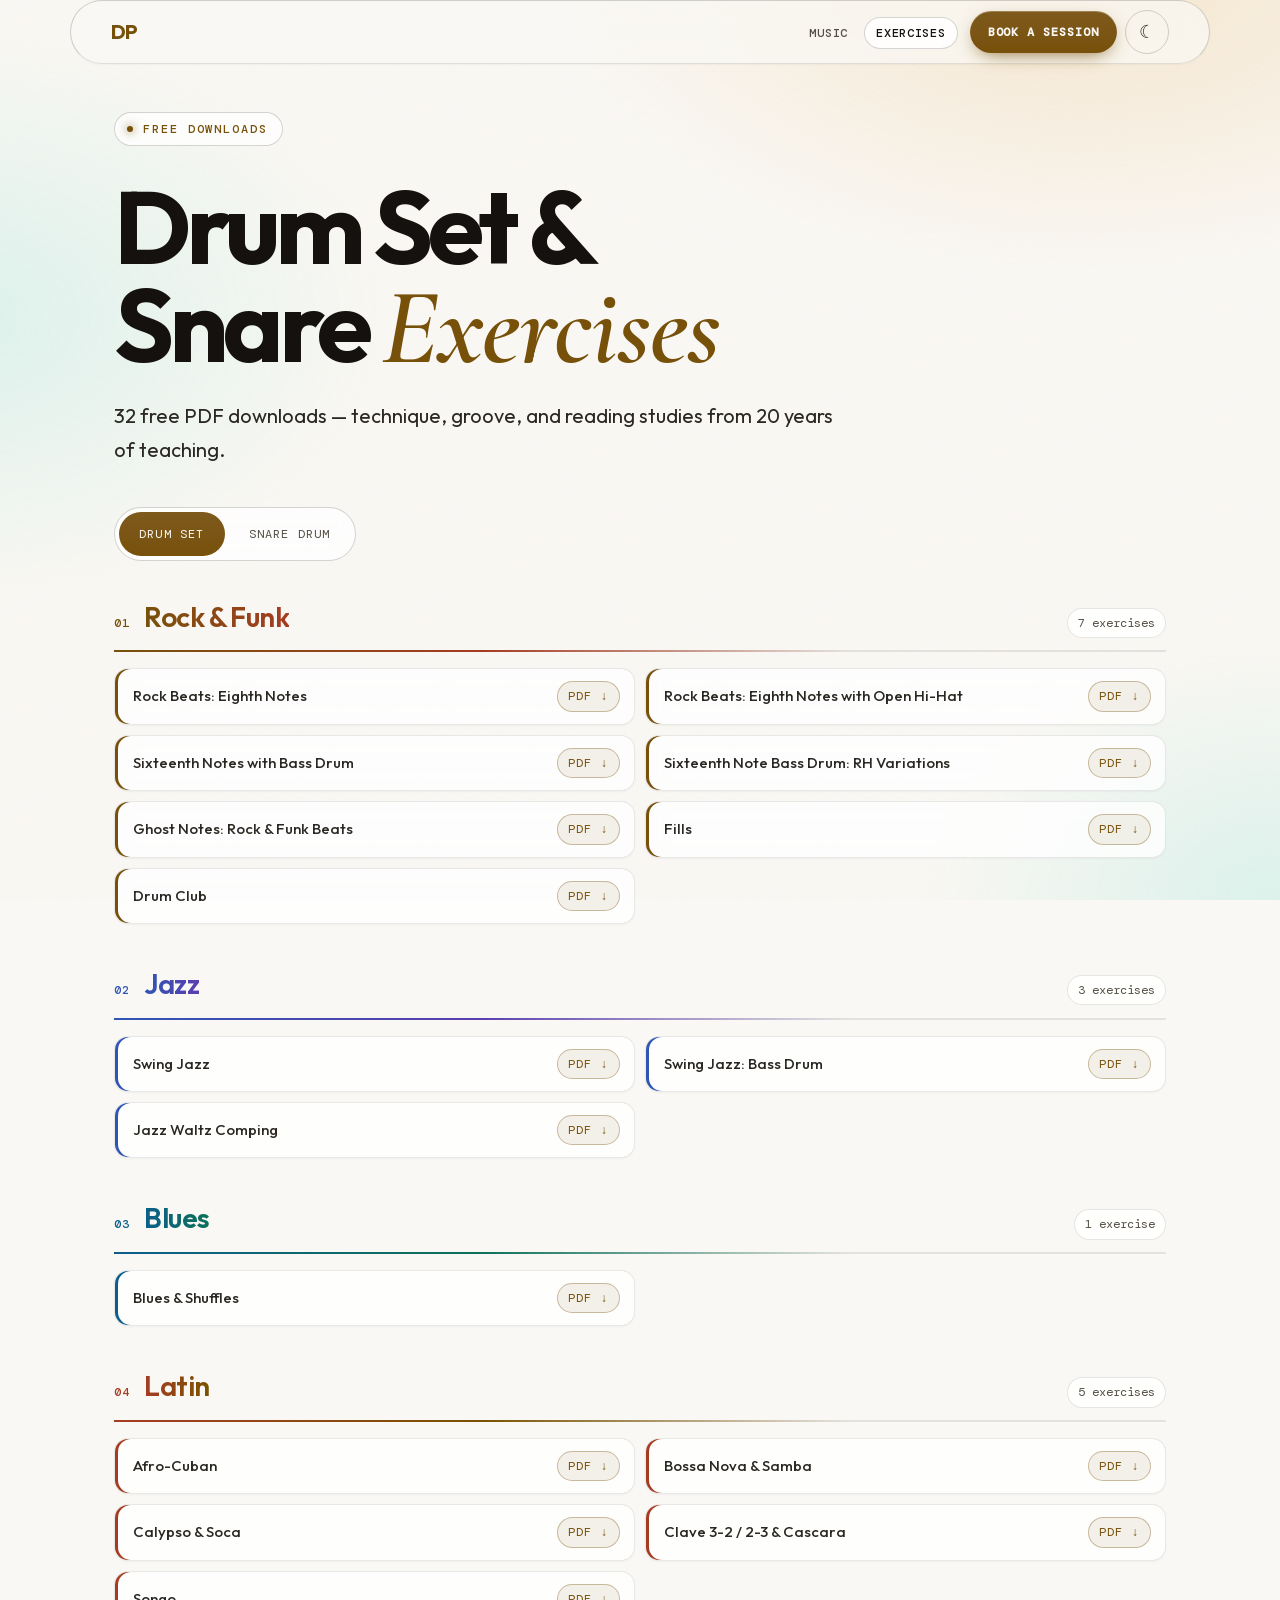
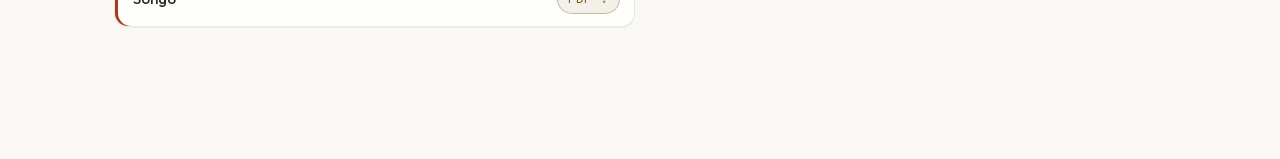
==== commit 59f1ce5a: "Self-host the web fonts; no requests to Google DM Mono, Cormorant Garamond and Outfit now come from " ====
--- a/drum-exercises.html
+++ b/drum-exercises.html
@@ -6,9 +6,8 @@
 <title>Drum Set &amp; Snare Exercises — David Petry</title>
 <meta name="description" content="Free drum set and snare drum exercise PDFs by David Petry — 32 downloads across rock, funk, jazz, Latin, and rudimental studies.">
 <link rel="icon" href="data:image/svg+xml,%3Csvg xmlns='http://www.w3.org/2000/svg' viewBox='0 0 100 100'%3E%3Crect width='100' height='100' fill='%23080a0e'/%3E%3Ctext x='50' y='68' font-size='56' font-family='Georgia,serif' font-style='italic' fill='%23e8a030' text-anchor='middle'%3EDP%3C/text%3E%3C/svg%3E">
-<link rel="preconnect" href="https://fonts.googleapis.com">
-<link rel="preconnect" href="https://fonts.gstatic.com" crossorigin>
-<link href="https://fonts.googleapis.com/css2?family=DM+Mono:wght@400;500&family=Cormorant+Garamond:ital,wght@0,600;0,700;1,600&family=Outfit:wght@400;500;600;700&display=swap" rel="stylesheet">
+<link rel="preload" href="fonts/outfit-300-700-latin.woff2" as="font" type="font/woff2" crossorigin>
+<link rel="stylesheet" href="fonts/fonts.css">
 <style>
 :root {
   --bg:        #080a0e;
--- a/fonts/fonts.css
+++ b/fonts/fonts.css
@@ -0,0 +1,258 @@
+/* Self-hosted web fonts: DM Mono, Cormorant Garamond, Outfit.
+   From Google Fonts, latin and latin-ext subsets only. Serving them from this
+   site means visitors' browsers make no request to Google. Licences: OFL-*.txt
+   in this folder (SIL Open Font License 1.1). A browser only downloads the
+   files for faces a page actually uses. */
+
+/* latin-ext */
+@font-face {
+  font-family: 'Cormorant Garamond';
+  font-style: italic;
+  font-weight: 400;
+  font-display: swap;
+  src: url(./cormorant-garamond-400-600-italic-latin-ext.woff2) format('woff2');
+  unicode-range: U+0100-02BA, U+02BD-02C5, U+02C7-02CC, U+02CE-02D7, U+02DD-02FF, U+0304, U+0308, U+0329, U+1D00-1DBF, U+1E00-1E9F, U+1EF2-1EFF, U+2020, U+20A0-20AB, U+20AD-20C4, U+2113, U+2C60-2C7F, U+A720-A7FF;
+}
+/* latin */
+@font-face {
+  font-family: 'Cormorant Garamond';
+  font-style: italic;
+  font-weight: 400;
+  font-display: swap;
+  src: url(./cormorant-garamond-400-600-italic-latin.woff2) format('woff2');
+  unicode-range: U+0000-00FF, U+0131, U+0152-0153, U+02BB-02BC, U+02C6, U+02DA, U+02DC, U+0304, U+0308, U+0329, U+2000-206F, U+20AC, U+2122, U+2191, U+2193, U+2212, U+2215, U+FEFF, U+FFFD;
+}
+/* latin-ext */
+@font-face {
+  font-family: 'Cormorant Garamond';
+  font-style: italic;
+  font-weight: 600;
+  font-display: swap;
+  src: url(./cormorant-garamond-400-600-italic-latin-ext.woff2) format('woff2');
+  unicode-range: U+0100-02BA, U+02BD-02C5, U+02C7-02CC, U+02CE-02D7, U+02DD-02FF, U+0304, U+0308, U+0329, U+1D00-1DBF, U+1E00-1E9F, U+1EF2-1EFF, U+2020, U+20A0-20AB, U+20AD-20C4, U+2113, U+2C60-2C7F, U+A720-A7FF;
+}
+/* latin */
+@font-face {
+  font-family: 'Cormorant Garamond';
+  font-style: italic;
+  font-weight: 600;
+  font-display: swap;
+  src: url(./cormorant-garamond-400-600-italic-latin.woff2) format('woff2');
+  unicode-range: U+0000-00FF, U+0131, U+0152-0153, U+02BB-02BC, U+02C6, U+02DA, U+02DC, U+0304, U+0308, U+0329, U+2000-206F, U+20AC, U+2122, U+2191, U+2193, U+2212, U+2215, U+FEFF, U+FFFD;
+}
+/* latin-ext */
+@font-face {
+  font-family: 'Cormorant Garamond';
+  font-style: normal;
+  font-weight: 400;
+  font-display: swap;
+  src: url(./cormorant-garamond-400-700-latin-ext.woff2) format('woff2');
+  unicode-range: U+0100-02BA, U+02BD-02C5, U+02C7-02CC, U+02CE-02D7, U+02DD-02FF, U+0304, U+0308, U+0329, U+1D00-1DBF, U+1E00-1E9F, U+1EF2-1EFF, U+2020, U+20A0-20AB, U+20AD-20C4, U+2113, U+2C60-2C7F, U+A720-A7FF;
+}
+/* latin */
+@font-face {
+  font-family: 'Cormorant Garamond';
+  font-style: normal;
+  font-weight: 400;
+  font-display: swap;
+  src: url(./cormorant-garamond-400-700-latin.woff2) format('woff2');
+  unicode-range: U+0000-00FF, U+0131, U+0152-0153, U+02BB-02BC, U+02C6, U+02DA, U+02DC, U+0304, U+0308, U+0329, U+2000-206F, U+20AC, U+2122, U+2191, U+2193, U+2212, U+2215, U+FEFF, U+FFFD;
+}
+/* latin-ext */
+@font-face {
+  font-family: 'Cormorant Garamond';
+  font-style: normal;
+  font-weight: 600;
+  font-display: swap;
+  src: url(./cormorant-garamond-400-700-latin-ext.woff2) format('woff2');
+  unicode-range: U+0100-02BA, U+02BD-02C5, U+02C7-02CC, U+02CE-02D7, U+02DD-02FF, U+0304, U+0308, U+0329, U+1D00-1DBF, U+1E00-1E9F, U+1EF2-1EFF, U+2020, U+20A0-20AB, U+20AD-20C4, U+2113, U+2C60-2C7F, U+A720-A7FF;
+}
+/* latin */
+@font-face {
+  font-family: 'Cormorant Garamond';
+  font-style: normal;
+  font-weight: 600;
+  font-display: swap;
+  src: url(./cormorant-garamond-400-700-latin.woff2) format('woff2');
+  unicode-range: U+0000-00FF, U+0131, U+0152-0153, U+02BB-02BC, U+02C6, U+02DA, U+02DC, U+0304, U+0308, U+0329, U+2000-206F, U+20AC, U+2122, U+2191, U+2193, U+2212, U+2215, U+FEFF, U+FFFD;
+}
+/* latin-ext */
+@font-face {
+  font-family: 'Cormorant Garamond';
+  font-style: normal;
+  font-weight: 700;
+  font-display: swap;
+  src: url(./cormorant-garamond-400-700-latin-ext.woff2) format('woff2');
+  unicode-range: U+0100-02BA, U+02BD-02C5, U+02C7-02CC, U+02CE-02D7, U+02DD-02FF, U+0304, U+0308, U+0329, U+1D00-1DBF, U+1E00-1E9F, U+1EF2-1EFF, U+2020, U+20A0-20AB, U+20AD-20C4, U+2113, U+2C60-2C7F, U+A720-A7FF;
+}
+/* latin */
+@font-face {
+  font-family: 'Cormorant Garamond';
+  font-style: normal;
+  font-weight: 700;
+  font-display: swap;
+  src: url(./cormorant-garamond-400-700-latin.woff2) format('woff2');
+  unicode-range: U+0000-00FF, U+0131, U+0152-0153, U+02BB-02BC, U+02C6, U+02DA, U+02DC, U+0304, U+0308, U+0329, U+2000-206F, U+20AC, U+2122, U+2191, U+2193, U+2212, U+2215, U+FEFF, U+FFFD;
+}
+/* latin-ext */
+@font-face {
+  font-family: 'DM Mono';
+  font-style: italic;
+  font-weight: 400;
+  font-display: swap;
+  src: url(./dm-mono-400-italic-latin-ext.woff2) format('woff2');
+  unicode-range: U+0100-02BA, U+02BD-02C5, U+02C7-02CC, U+02CE-02D7, U+02DD-02FF, U+0304, U+0308, U+0329, U+1D00-1DBF, U+1E00-1E9F, U+1EF2-1EFF, U+2020, U+20A0-20AB, U+20AD-20C4, U+2113, U+2C60-2C7F, U+A720-A7FF;
+}
+/* latin */
+@font-face {
+  font-family: 'DM Mono';
+  font-style: italic;
+  font-weight: 400;
+  font-display: swap;
+  src: url(./dm-mono-400-italic-latin.woff2) format('woff2');
+  unicode-range: U+0000-00FF, U+0131, U+0152-0153, U+02BB-02BC, U+02C6, U+02DA, U+02DC, U+0304, U+0308, U+0329, U+2000-206F, U+20AC, U+2122, U+2191, U+2193, U+2212, U+2215, U+FEFF, U+FFFD;
+}
+/* latin-ext */
+@font-face {
+  font-family: 'DM Mono';
+  font-style: normal;
+  font-weight: 300;
+  font-display: swap;
+  src: url(./dm-mono-300-latin-ext.woff2) format('woff2');
+  unicode-range: U+0100-02BA, U+02BD-02C5, U+02C7-02CC, U+02CE-02D7, U+02DD-02FF, U+0304, U+0308, U+0329, U+1D00-1DBF, U+1E00-1E9F, U+1EF2-1EFF, U+2020, U+20A0-20AB, U+20AD-20C4, U+2113, U+2C60-2C7F, U+A720-A7FF;
+}
+/* latin */
+@font-face {
+  font-family: 'DM Mono';
+  font-style: normal;
+  font-weight: 300;
+  font-display: swap;
+  src: url(./dm-mono-300-latin.woff2) format('woff2');
+  unicode-range: U+0000-00FF, U+0131, U+0152-0153, U+02BB-02BC, U+02C6, U+02DA, U+02DC, U+0304, U+0308, U+0329, U+2000-206F, U+20AC, U+2122, U+2191, U+2193, U+2212, U+2215, U+FEFF, U+FFFD;
+}
+/* latin-ext */
+@font-face {
+  font-family: 'DM Mono';
+  font-style: normal;
+  font-weight: 400;
+  font-display: swap;
+  src: url(./dm-mono-400-latin-ext.woff2) format('woff2');
+  unicode-range: U+0100-02BA, U+02BD-02C5, U+02C7-02CC, U+02CE-02D7, U+02DD-02FF, U+0304, U+0308, U+0329, U+1D00-1DBF, U+1E00-1E9F, U+1EF2-1EFF, U+2020, U+20A0-20AB, U+20AD-20C4, U+2113, U+2C60-2C7F, U+A720-A7FF;
+}
+/* latin */
+@font-face {
+  font-family: 'DM Mono';
+  font-style: normal;
+  font-weight: 400;
+  font-display: swap;
+  src: url(./dm-mono-400-latin.woff2) format('woff2');
+  unicode-range: U+0000-00FF, U+0131, U+0152-0153, U+02BB-02BC, U+02C6, U+02DA, U+02DC, U+0304, U+0308, U+0329, U+2000-206F, U+20AC, U+2122, U+2191, U+2193, U+2212, U+2215, U+FEFF, U+FFFD;
+}
+/* latin-ext */
+@font-face {
+  font-family: 'DM Mono';
+  font-style: normal;
+  font-weight: 500;
+  font-display: swap;
+  src: url(./dm-mono-500-latin-ext.woff2) format('woff2');
+  unicode-range: U+0100-02BA, U+02BD-02C5, U+02C7-02CC, U+02CE-02D7, U+02DD-02FF, U+0304, U+0308, U+0329, U+1D00-1DBF, U+1E00-1E9F, U+1EF2-1EFF, U+2020, U+20A0-20AB, U+20AD-20C4, U+2113, U+2C60-2C7F, U+A720-A7FF;
+}
+/* latin */
+@font-face {
+  font-family: 'DM Mono';
+  font-style: normal;
+  font-weight: 500;
+  font-display: swap;
+  src: url(./dm-mono-500-latin.woff2) format('woff2');
+  unicode-range: U+0000-00FF, U+0131, U+0152-0153, U+02BB-02BC, U+02C6, U+02DA, U+02DC, U+0304, U+0308, U+0329, U+2000-206F, U+20AC, U+2122, U+2191, U+2193, U+2212, U+2215, U+FEFF, U+FFFD;
+}
+/* latin-ext */
+@font-face {
+  font-family: 'Outfit';
+  font-style: normal;
+  font-weight: 300;
+  font-display: swap;
+  src: url(./outfit-300-700-latin-ext.woff2) format('woff2');
+  unicode-range: U+0100-02BA, U+02BD-02C5, U+02C7-02CC, U+02CE-02D7, U+02DD-02FF, U+0304, U+0308, U+0329, U+1D00-1DBF, U+1E00-1E9F, U+1EF2-1EFF, U+2020, U+20A0-20AB, U+20AD-20C4, U+2113, U+2C60-2C7F, U+A720-A7FF;
+}
+/* latin */
+@font-face {
+  font-family: 'Outfit';
+  font-style: normal;
+  font-weight: 300;
+  font-display: swap;
+  src: url(./outfit-300-700-latin.woff2) format('woff2');
+  unicode-range: U+0000-00FF, U+0131, U+0152-0153, U+02BB-02BC, U+02C6, U+02DA, U+02DC, U+0304, U+0308, U+0329, U+2000-206F, U+20AC, U+2122, U+2191, U+2193, U+2212, U+2215, U+FEFF, U+FFFD;
+}
+/* latin-ext */
+@font-face {
+  font-family: 'Outfit';
+  font-style: normal;
+  font-weight: 400;
+  font-display: swap;
+  src: url(./outfit-300-700-latin-ext.woff2) format('woff2');
+  unicode-range: U+0100-02BA, U+02BD-02C5, U+02C7-02CC, U+02CE-02D7, U+02DD-02FF, U+0304, U+0308, U+0329, U+1D00-1DBF, U+1E00-1E9F, U+1EF2-1EFF, U+2020, U+20A0-20AB, U+20AD-20C4, U+2113, U+2C60-2C7F, U+A720-A7FF;
+}
+/* latin */
+@font-face {
+  font-family: 'Outfit';
+  font-style: normal;
+  font-weight: 400;
+  font-display: swap;
+  src: url(./outfit-300-700-latin.woff2) format('woff2');
+  unicode-range: U+0000-00FF, U+0131, U+0152-0153, U+02BB-02BC, U+02C6, U+02DA, U+02DC, U+0304, U+0308, U+0329, U+2000-206F, U+20AC, U+2122, U+2191, U+2193, U+2212, U+2215, U+FEFF, U+FFFD;
+}
+/* latin-ext */
+@font-face {
+  font-family: 'Outfit';
+  font-style: normal;
+  font-weight: 500;
+  font-display: swap;
+  src: url(./outfit-300-700-latin-ext.woff2) format('woff2');
+  unicode-range: U+0100-02BA, U+02BD-02C5, U+02C7-02CC, U+02CE-02D7, U+02DD-02FF, U+0304, U+0308, U+0329, U+1D00-1DBF, U+1E00-1E9F, U+1EF2-1EFF, U+2020, U+20A0-20AB, U+20AD-20C4, U+2113, U+2C60-2C7F, U+A720-A7FF;
+}
+/* latin */
+@font-face {
+  font-family: 'Outfit';
+  font-style: normal;
+  font-weight: 500;
+  font-display: swap;
+  src: url(./outfit-300-700-latin.woff2) format('woff2');
+  unicode-range: U+0000-00FF, U+0131, U+0152-0153, U+02BB-02BC, U+02C6, U+02DA, U+02DC, U+0304, U+0308, U+0329, U+2000-206F, U+20AC, U+2122, U+2191, U+2193, U+2212, U+2215, U+FEFF, U+FFFD;
+}
+/* latin-ext */
+@font-face {
+  font-family: 'Outfit';
+  font-style: normal;
+  font-weight: 600;
+  font-display: swap;
+  src: url(./outfit-300-700-latin-ext.woff2) format('woff2');
+  unicode-range: U+0100-02BA, U+02BD-02C5, U+02C7-02CC, U+02CE-02D7, U+02DD-02FF, U+0304, U+0308, U+0329, U+1D00-1DBF, U+1E00-1E9F, U+1EF2-1EFF, U+2020, U+20A0-20AB, U+20AD-20C4, U+2113, U+2C60-2C7F, U+A720-A7FF;
+}
+/* latin */
+@font-face {
+  font-family: 'Outfit';
+  font-style: normal;
+  font-weight: 600;
+  font-display: swap;
+  src: url(./outfit-300-700-latin.woff2) format('woff2');
+  unicode-range: U+0000-00FF, U+0131, U+0152-0153, U+02BB-02BC, U+02C6, U+02DA, U+02DC, U+0304, U+0308, U+0329, U+2000-206F, U+20AC, U+2122, U+2191, U+2193, U+2212, U+2215, U+FEFF, U+FFFD;
+}
+/* latin-ext */
+@font-face {
+  font-family: 'Outfit';
+  font-style: normal;
+  font-weight: 700;
+  font-display: swap;
+  src: url(./outfit-300-700-latin-ext.woff2) format('woff2');
+  unicode-range: U+0100-02BA, U+02BD-02C5, U+02C7-02CC, U+02CE-02D7, U+02DD-02FF, U+0304, U+0308, U+0329, U+1D00-1DBF, U+1E00-1E9F, U+1EF2-1EFF, U+2020, U+20A0-20AB, U+20AD-20C4, U+2113, U+2C60-2C7F, U+A720-A7FF;
+}
+/* latin */
+@font-face {
+  font-family: 'Outfit';
+  font-style: normal;
+  font-weight: 700;
+  font-display: swap;
+  src: url(./outfit-300-700-latin.woff2) format('woff2');
+  unicode-range: U+0000-00FF, U+0131, U+0152-0153, U+02BB-02BC, U+02C6, U+02DA, U+02DC, U+0304, U+0308, U+0329, U+2000-206F, U+20AC, U+2122, U+2191, U+2193, U+2212, U+2215, U+FEFF, U+FFFD;
+}
--- a/site.css
+++ b/site.css
@@ -34,6 +34,18 @@
   --card-hover: rgba(26, 31, 46, 0.72);
   --sheen:      rgba(255, 255, 255, 0.38);
   --grain-op:   0.06;
+
+  /* Exercise categories: one gradient per style (see "Drum exercises").
+     Every stop is at least 8:1 on the page background. */
+  --cat-rock-1: #f0a840;  --cat-rock-2: #ff8a65;
+  --cat-jazz-1: #8fb4ff;  --cat-jazz-2: #b49cff;
+  --cat-blues-1: #5ec8ff; --cat-blues-2: #6fe0d0;
+  --cat-latin-1: #ff8f7a; --cat-latin-2: #ffc15e;
+  --cat-roll-1: #2dd4bf;  --cat-roll-2: #7fe3ff;
+  --cat-diddle-1: #9be37a; --cat-diddle-2: #2dd4bf;
+  --cat-flam-1: #c4a1ff;  --cat-flam-2: #ff9ecf;
+  --cat-dur-1: #ffd166;   --cat-dur-2: #f0a840;
+  --cat-solo-1: #ff7f9e;  --cat-solo-2: #ffb36b;
 }
 :root[data-theme="light"] {
   --card:      rgba(255, 255, 255, 0.78);
@@ -52,6 +64,17 @@
   /* Light text sits on the dark amber here, so the sheen darkens rather than lightens */
   --sheen:      rgba(0, 0, 0, 0.22);
   --grain-op:   0.035;
+
+  /* Darker stops for the light page: each at least 5.6:1 */
+  --cat-rock-1: #77510a;  --cat-rock-2: #a53c22;
+  --cat-jazz-1: #2f55b5;  --cat-jazz-2: #5b3fb0;
+  --cat-blues-1: #0b5f8a; --cat-blues-2: #0d7159;
+  --cat-latin-1: #a53c22; --cat-latin-2: #7a5200;
+  --cat-roll-1: #0d7159;  --cat-roll-2: #0b5f8a;
+  --cat-diddle-1: #3d6b12; --cat-diddle-2: #0d7159;
+  --cat-flam-1: #6b3fb0;  --cat-flam-2: #a2306f;
+  --cat-dur-1: #7a5200;   --cat-dur-2: #77510a;
+  --cat-solo-1: #a8304f;  --cat-solo-2: #9a4a10;
 }
 
 /* ============================================================
@@ -530,8 +553,75 @@
 }
 .project-kind::before {
   content: '';
-  width: 6px; height: 6px; border-radius: 50%;
+  width: 8px; height: 8px; border-radius: 50%;
   background: currentColor;
+}
+
+/* Project bento. The engine (attestation-ledger, card 3) runs full width
+   between the two curricula above and the two apps that use it below.
+   Each outer card has one tight corner pointing at the engine. Cards are
+   picked by position, so reordering the HTML means updating these. */
+.projects-grid {
+  --r-big: 28px;
+  --r-tight: 6px;
+  grid-template-columns: repeat(2, minmax(0, 1fr));
+  gap: 16px;
+}
+.project-card:nth-child(1) { border-radius: var(--r-big) var(--r-big) var(--r-tight) var(--r-big); }
+.project-card:nth-child(2) { border-radius: var(--r-big) var(--r-big) var(--r-big) var(--r-tight); }
+.project-card:nth-child(4) { border-radius: var(--r-big) var(--r-tight) var(--r-big) var(--r-big); }
+.project-card:nth-child(5) { border-radius: var(--r-tight) var(--r-big) var(--r-big) var(--r-big); }
+.project-card:nth-child(3) {
+  grid-column: 1 / -1;
+  border-radius: 44px;
+  padding: 36px 40px;
+  box-shadow: inset 0 2px 0 var(--amber), var(--shadow);
+}
+
+/* The kind marker's shape says what it is, not only its colour:
+   circle = curriculum, hexagon = package, square = web app */
+.project-card:nth-child(3) .project-kind { color: var(--amber); }
+.project-card:nth-child(3) .project-kind::before {
+  width: 10px; height: 11px; border-radius: 0;
+  clip-path: polygon(50% 0, 100% 25%, 100% 75%, 50% 100%, 0 75%, 0 25%);
+}
+.project-card:nth-child(n+4) .project-kind::before { border-radius: 2px; }
+
+/* Engine card: two nested hexagon outlines, decorative. Only on wide
+   screens, where the card keeps a text-free column for them. */
+.project-card:nth-child(3)::before {
+  content: none;
+  position: absolute;
+  z-index: -1;
+  top: 50%;
+  right: 28px;
+  width: 260px;
+  aspect-ratio: 1;
+  translate: 0 -50%;
+  background: color-mix(in oklab, var(--amber) 16%, transparent);
+  -webkit-mask: url("data:image/svg+xml,%3Csvg xmlns='http://www.w3.org/2000/svg' viewBox='0 0 100 100' fill='none' stroke='%23000' stroke-width='1.6'%3E%3Cpolygon points='50,3 91,26.5 91,73.5 50,97 9,73.5 9,26.5'/%3E%3Cpolygon points='50,20 76,35 76,65 50,80 24,65 24,35'/%3E%3C/svg%3E") center / contain no-repeat;
+          mask: url("data:image/svg+xml,%3Csvg xmlns='http://www.w3.org/2000/svg' viewBox='0 0 100 100' fill='none' stroke='%23000' stroke-width='1.6'%3E%3Cpolygon points='50,3 91,26.5 91,73.5 50,97 9,73.5 9,26.5'/%3E%3Cpolygon points='50,20 76,35 76,65 50,80 24,65 24,35'/%3E%3C/svg%3E") center / contain no-repeat;
+  pointer-events: none;
+}
+@media (min-width: 900px) {
+  .project-card:nth-child(3) {
+    display: grid;
+    grid-template-columns: minmax(0, 1.5fr) minmax(0, 1fr);
+    column-gap: 48px;
+    align-content: start;
+    padding-right: 316px;
+  }
+  .project-card:nth-child(3)::before { content: ''; }
+  .project-card:nth-child(3) > * { grid-column: 1; }
+  .project-card:nth-child(3) > .project-meta,
+  .project-card:nth-child(3) > .project-links { grid-column: 2; }
+  .project-card:nth-child(3) > .project-meta { grid-row: 2; align-self: end; }
+  .project-card:nth-child(3) > p { grid-row: 3; margin-bottom: 0; }
+  .project-card:nth-child(3) > .project-links { grid-row: 3; align-self: start; }
+}
+@media (max-width: 640px) {
+  .projects-grid { --r-big: 22px; grid-template-columns: minmax(0, 1fr); }
+  .project-card:nth-child(3) { border-radius: 30px; padding: 28px; }
 }
 
 /* ============================================================
@@ -1092,14 +1182,52 @@
   letter-spacing: -0.02em;
   text-transform: none;
 }
-.ex-count { border-radius: var(--pill); padding: 4px 10px; color: var(--muted2); background: var(--hi); }
+.ex-count { border-radius: var(--pill); padding: 4px 10px; color: var(--muted2); background: var(--hi); white-space: nowrap; }
 .ex-grid { gap: 10px; }
 .ex-item { padding: 12px 14px 12px 18px; border-radius: 14px; }
+/* The exercise name is what people scan for, so it reads at body-ish size
+   in the sans face; the badge and count stay small mono labels. */
+.ex-item-name {
+  font-family: var(--sans);
+  font-size: 15px;
+  font-weight: 500;
+  line-height: 1.35;
+}
 .ex-dl {
   padding: 4px 10px;
   border-radius: var(--pill);
   border: 1px solid color-mix(in oklab, var(--amber) 35%, transparent);
 }
+
+/* Each category gets its own colour pair, chosen by its position in the
+   tab panel (CSS only, no markup). Reordering categories in the HTML
+   means reordering these lines too. Download badges stay amber, so the
+   action keeps one colour everywhere. */
+.ex-category { --c1: var(--teal); --c2: var(--teal); }
+#drumset .ex-category:nth-child(1 of .ex-category) { --c1: var(--cat-rock-1);   --c2: var(--cat-rock-2); }
+#drumset .ex-category:nth-child(2 of .ex-category) { --c1: var(--cat-jazz-1);   --c2: var(--cat-jazz-2); }
+#drumset .ex-category:nth-child(3 of .ex-category) { --c1: var(--cat-blues-1);  --c2: var(--cat-blues-2); }
+#drumset .ex-category:nth-child(4 of .ex-category) { --c1: var(--cat-latin-1);  --c2: var(--cat-latin-2); }
+#snare .ex-category:nth-child(1 of .ex-category)   { --c1: var(--cat-roll-1);   --c2: var(--cat-roll-2); }
+#snare .ex-category:nth-child(2 of .ex-category)   { --c1: var(--cat-diddle-1); --c2: var(--cat-diddle-2); }
+#snare .ex-category:nth-child(3 of .ex-category)   { --c1: var(--cat-flam-1);   --c2: var(--cat-flam-2); }
+#snare .ex-category:nth-child(4 of .ex-category)   { --c1: var(--cat-dur-1);    --c2: var(--cat-dur-2); }
+#snare .ex-category:nth-child(5 of .ex-category)   { --c1: var(--cat-solo-1);   --c2: var(--cat-solo-2); }
+
+.ex-category-title {
+  background: linear-gradient(90deg, var(--c1), var(--c2));
+  -webkit-background-clip: text;
+  background-clip: text;
+  -webkit-text-fill-color: transparent;
+}
+.ex-category-header {
+  border-bottom: 2px solid transparent;
+  border-image: linear-gradient(90deg, var(--c1), var(--c2) 35%, var(--line) 70%) 1;
+}
+/* The 01, 02… number: full strength so the small text keeps its contrast */
+.ex-category-header::before { color: var(--c1); opacity: 1; }
+.ex-category .ex-item { box-shadow: inset 3px 0 0 var(--c1), var(--shadow); }
+.ex-category .ex-item:hover { border-color: color-mix(in oklab, var(--c1) 55%, var(--line-2)); }
 
 /* ============================================================
    MOTION — scroll-driven reveal where supported; JS fallback stays
@@ -1119,10 +1247,17 @@
       transition: none;
       animation: dp-reveal linear both;
       animation-timeline: view();
-      animation-range: entry 0% cover 22%;
+      /* End in absolute terms, not as a share of the element's height:
+         a percentage of a tall panel left it part-faded at rest, pushing
+         small text below 4.5:1. Now the fade ends after 160px of it has
+         entered, or once it is fully in view if it is shorter. */
+      animation-range: entry 0% entry 160px;
+      animation-range: entry 0% entry min(100%, 160px);
     }
+    /* Opacity finishes halfway (80px in); the movement settles by 160px */
     @keyframes dp-reveal {
       from { opacity: 0; transform: translateY(28px) scale(.985); }
+      50%  { opacity: 1; }
       to   { opacity: 1; transform: none; }
     }
   }
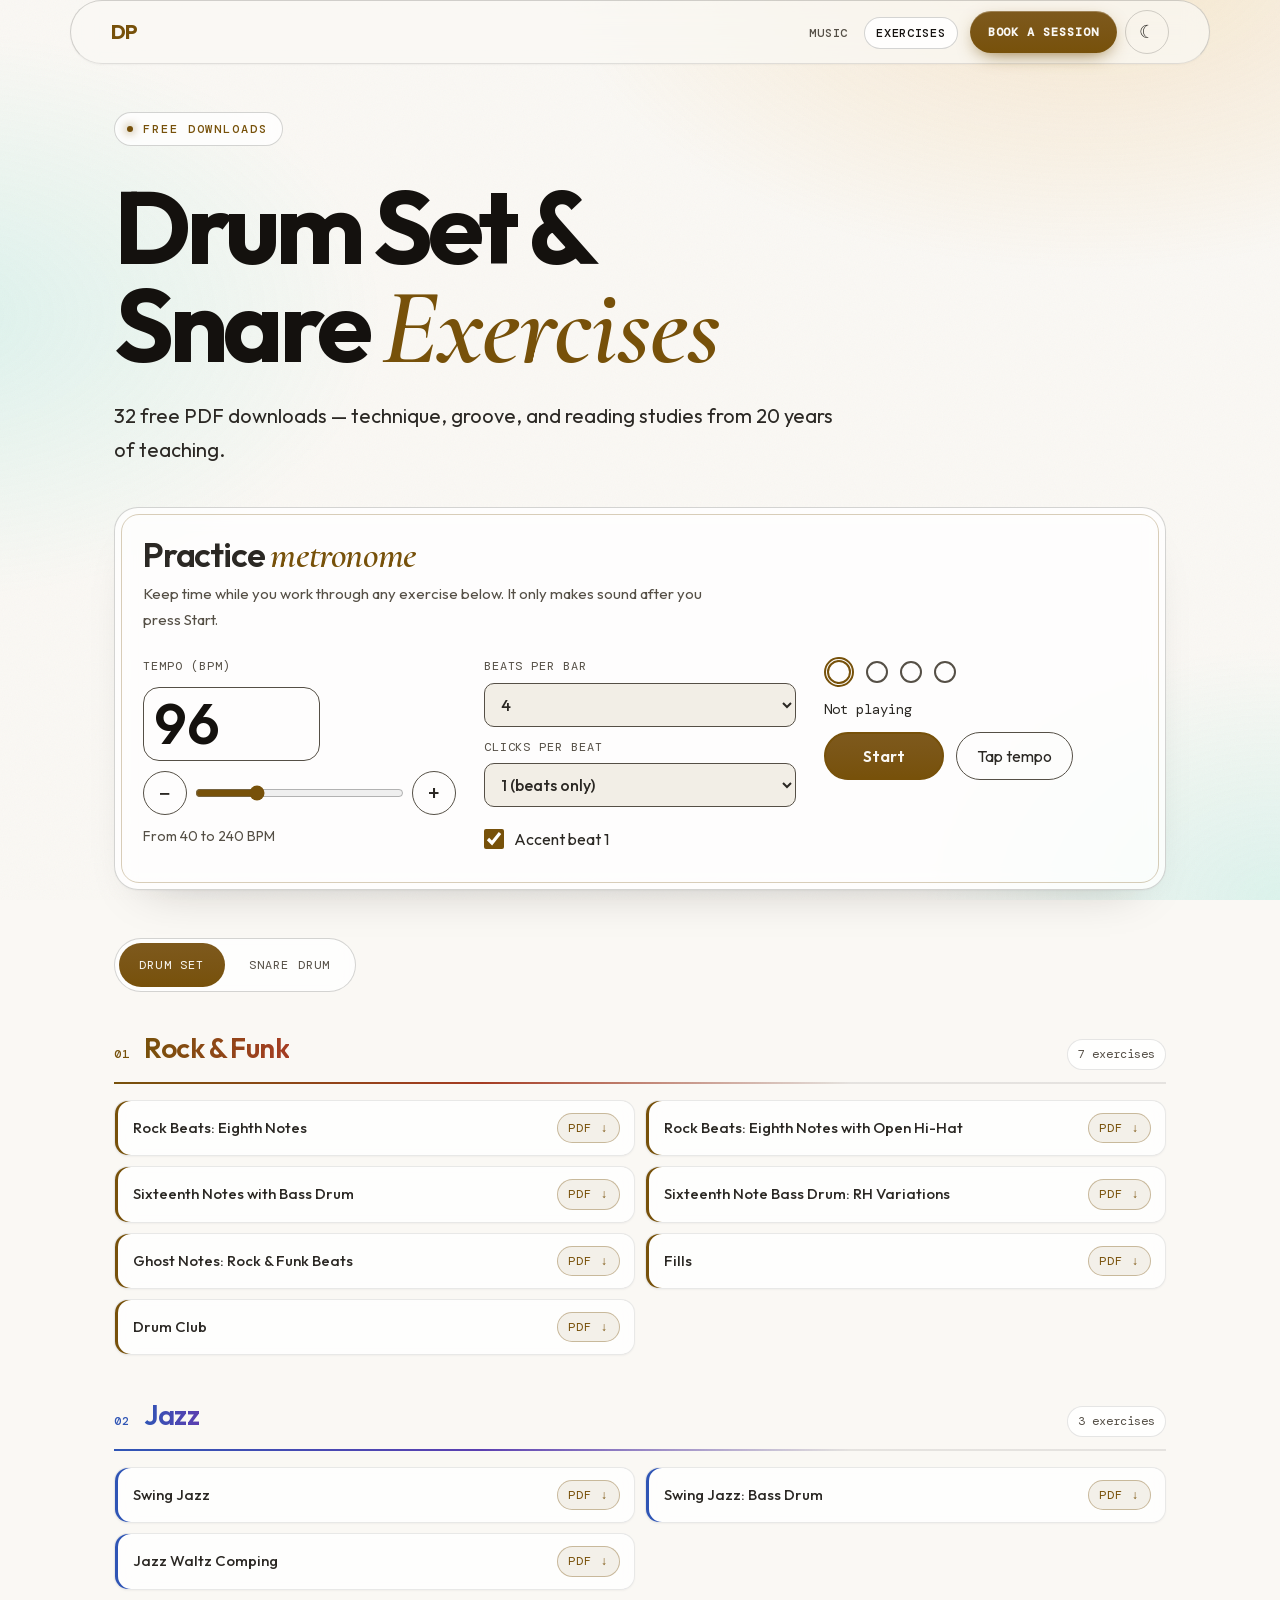
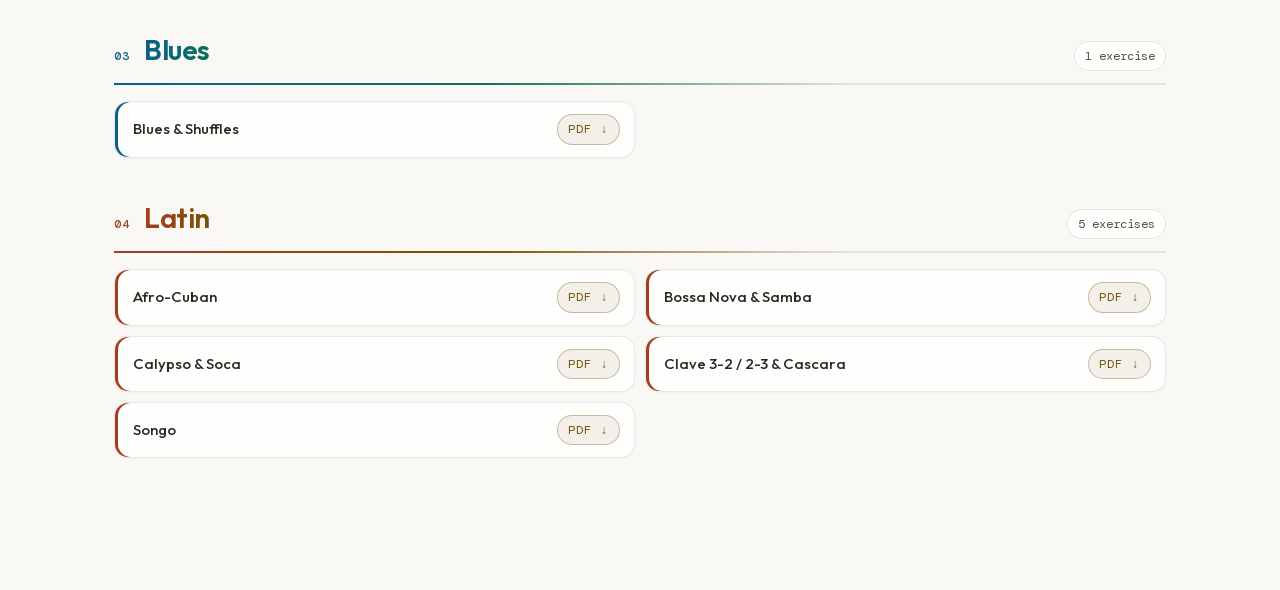
==== commit e8410b51: "Add a practice metronome to the exercises page, written in Dart The metronome's source is Dart (metr" ====
--- a/drum-exercises.html
+++ b/drum-exercises.html
@@ -312,6 +312,57 @@
   <h1>Drum Set &amp; Snare <em>Exercises</em></h1>
   <p class="lede">32 free PDF downloads — technique, groove, and reading studies from 20 years of teaching.</p>
 
+  <!-- Practice metronome: written in Dart (metronome/), compiled to metronome.js.
+       Stays hidden unless the script runs and the browser can play sound. -->
+  <section id="metronome" class="metro" aria-labelledby="metro-title" hidden>
+    <div class="metro-head">
+      <h2 id="metro-title">Practice <em>metronome</em></h2>
+      <p class="metro-note">Keep time while you work through any exercise below. It only makes sound after you press Start.</p>
+    </div>
+    <div class="metro-body">
+      <div class="metro-tempo">
+        <label for="metro-bpm" class="metro-label">Tempo (BPM)</label>
+        <input type="number" id="metro-bpm" class="metro-bpm" min="40" max="240" step="1" value="96" inputmode="numeric" aria-describedby="metro-range-hint">
+        <div class="metro-slide">
+          <button type="button" class="metro-step" id="metro-down" aria-label="Slower by 1 BPM">&minus;</button>
+          <input type="range" id="metro-range" min="40" max="240" step="1" value="96" aria-label="Tempo (BPM) slider">
+          <button type="button" class="metro-step" id="metro-up" aria-label="Faster by 1 BPM">+</button>
+        </div>
+        <p class="metro-hint" id="metro-range-hint">From 40 to 240 BPM</p>
+      </div>
+      <div class="metro-options">
+        <label class="metro-field"><span class="metro-label">Beats per bar</span>
+          <select id="metro-beats">
+            <option value="2">2</option>
+            <option value="3">3</option>
+            <option value="4" selected>4</option>
+            <option value="5">5</option>
+            <option value="6">6</option>
+            <option value="7">7</option>
+          </select>
+        </label>
+        <label class="metro-field"><span class="metro-label">Clicks per beat</span>
+          <select id="metro-sub">
+            <option value="beats" selected>1 (beats only)</option>
+            <option value="eighths">2 (eighth notes)</option>
+            <option value="triplets">3 (triplets)</option>
+            <option value="sixteenths">4 (sixteenth notes)</option>
+          </select>
+        </label>
+        <label class="metro-check"><input type="checkbox" id="metro-accent" checked> Accent beat 1</label>
+      </div>
+      <div class="metro-play">
+        <div class="metro-dots" id="metro-dots" aria-hidden="true"></div>
+        <p class="metro-beat" id="metro-beat">Not playing</p>
+        <div class="metro-actions">
+          <button type="button" class="metro-start" id="metro-start">Start</button>
+          <button type="button" class="metro-tap" id="metro-tap">Tap tempo</button>
+        </div>
+        <p class="metro-status" id="metro-status" role="status" aria-live="polite"></p>
+      </div>
+    </div>
+  </section>
+
   <div class="exercises-tabs" role="tablist" aria-label="Exercise sets">
     <button type="button" class="tab-btn active" id="tab-drumset" role="tab" aria-selected="true" aria-controls="drumset" onclick="switchTab('drumset', this)">Drum Set</button>
     <button type="button" class="tab-btn" id="tab-snare" role="tab" aria-selected="false" aria-controls="snare" tabindex="-1" onclick="switchTab('snare', this)">Snare Drum</button>
@@ -459,5 +510,6 @@
 })();
 </script>
 <script src="site.js" defer></script>
+<script src="metronome.js" defer></script>
 </body>
 </html>
--- a/site.css
+++ b/site.css
@@ -1230,6 +1230,132 @@
 .ex-category .ex-item:hover { border-color: color-mix(in oklab, var(--c1) 55%, var(--line-2)); }
 
 /* ============================================================
+   PRACTICE METRONOME — drum-exercises.html; behaviour in metronome.js
+   (compiled from Dart in metronome/). Control outlines use --muted2, so
+   their shape is well past 3:1 in both themes, on the card too.
+   ============================================================ */
+.metro[hidden] { display: none; }
+.metro {
+  position: relative;
+  isolation: isolate;
+  margin: 0 0 48px;
+  padding: 28px;
+  border: 1px solid var(--line-2);
+  border-radius: var(--r-lg);
+  background: var(--card);
+  backdrop-filter: blur(10px);
+  box-shadow: var(--shadow);
+}
+/* A second, inner frame in faint amber: the double rule of a drumhead */
+.metro::before {
+  content: '';
+  position: absolute;
+  inset: 6px;
+  z-index: -1;
+  border: 1px solid color-mix(in oklab, var(--amber) 28%, transparent);
+  border-radius: calc(var(--r-lg) - 6px);
+  pointer-events: none;
+}
+.metro-head { margin-bottom: 24px; }
+.metro h2 { font-size: clamp(26px, 3vw, 34px); margin-bottom: 6px; }
+.metro-note { color: var(--muted2); font-size: 15px; max-width: 60ch; }
+.metro-body {
+  display: grid;
+  grid-template-columns: repeat(auto-fit, minmax(min(220px, 100%), 1fr));
+  gap: 28px;
+  align-items: start;
+}
+.metro-label {
+  font-family: var(--mono);
+  font-size: var(--fs-xs);
+  letter-spacing: 0.08em;
+  text-transform: uppercase;
+  color: var(--muted2);
+}
+.metro-tempo, .metro-options, .metro-play { display: grid; gap: 10px; }
+.metro-play { justify-items: start; }
+.metro-bpm {
+  width: 4.2ch;
+  min-height: 72px;
+  padding: 0 10px;
+  font-family: var(--display);
+  font-size: 56px;
+  font-weight: 600;
+  line-height: 1;
+  font-variant-numeric: tabular-nums;
+  color: var(--white);
+  background: transparent;
+  border: 1px solid var(--muted2);
+  border-radius: var(--r);
+  box-sizing: content-box;
+}
+.metro-slide {
+  display: grid;
+  grid-template-columns: 44px 1fr 44px;
+  gap: 8px;
+  align-items: center;
+}
+.metro-slide input[type="range"] { width: 100%; min-height: 44px; margin: 0; }
+.metro-step,
+.metro-tap {
+  min-height: 44px;
+  border: 1px solid var(--muted2);
+  background: transparent;
+  color: var(--text);
+  font-family: var(--sans);
+  cursor: pointer;
+  transition: border-color .2s, color .2s, background .2s;
+}
+.metro-step { width: 44px; border-radius: 50%; font-size: 22px; line-height: 1; }
+.metro-step:hover, .metro-tap:hover { border-color: var(--amber); color: var(--amber); background: var(--amber-dim); }
+.metro-hint { font-size: var(--fs-sm); color: var(--muted2); }
+.metro-field { display: grid; gap: 6px; }
+.metro-field select {
+  min-height: 44px;
+  padding: 0 12px;
+  font: 500 16px/1.2 var(--sans);
+  color: var(--text);
+  background: var(--bg2);
+  border: 1px solid var(--muted2);
+  border-radius: var(--r-sm);
+}
+.metro-check { display: flex; align-items: center; gap: 10px; min-height: 44px; cursor: pointer; }
+.metro-check input { width: 20px; height: 20px; margin: 0; }
+.metro :is(input, select):focus-visible { outline: 2px solid var(--amber); outline-offset: 3px; }
+
+/* One outlined ring per beat; beat 1 is larger with a double ring, so the
+   accent shows by shape as well as colour. The lit beat fills in. */
+.metro-dots { display: flex; flex-wrap: wrap; align-items: center; gap: 12px; min-height: 32px; }
+.metro-dot {
+  width: 22px;
+  height: 22px;
+  border: 2px solid var(--muted2);
+  border-radius: 50%;
+}
+.metro-dot.is-one { width: 30px; height: 30px; border: 5px double var(--amber); }
+.metro-dot.is-on { background: var(--amber); border-color: var(--amber); box-shadow: 0 0 0 4px var(--amber-dim); }
+.metro-beat { font-family: var(--mono); font-size: var(--fs-sm); color: var(--text); font-variant-numeric: tabular-nums; }
+.metro-actions { display: flex; flex-wrap: wrap; gap: 12px; }
+.metro-start {
+  min-width: 7.5em;
+  min-height: 48px;
+  padding: 0 28px;
+  border: 2px solid var(--amber);
+  border-radius: var(--pill);
+  font: 600 16px/1 var(--sans);
+  color: var(--on-accent);
+  background: linear-gradient(180deg, var(--accent-top), var(--amber));
+  cursor: pointer;
+}
+/* While playing it becomes an outline button reading "Stop" */
+.metro-start.is-running { color: var(--amber); background: var(--amber-dim); }
+.metro-tap { min-height: 48px; padding: 0 20px; border-radius: var(--pill); font-size: 16px; }
+.metro-status { min-height: 1.7em; font-size: 15px; color: var(--muted2); }
+@media (max-width: 560px) {
+  .metro { padding: 20px 16px; }
+}
+
+/* ============================================================
    MOTION — scroll-driven reveal where supported; JS fallback stays
    ============================================================ */
 @keyframes fadeUp {
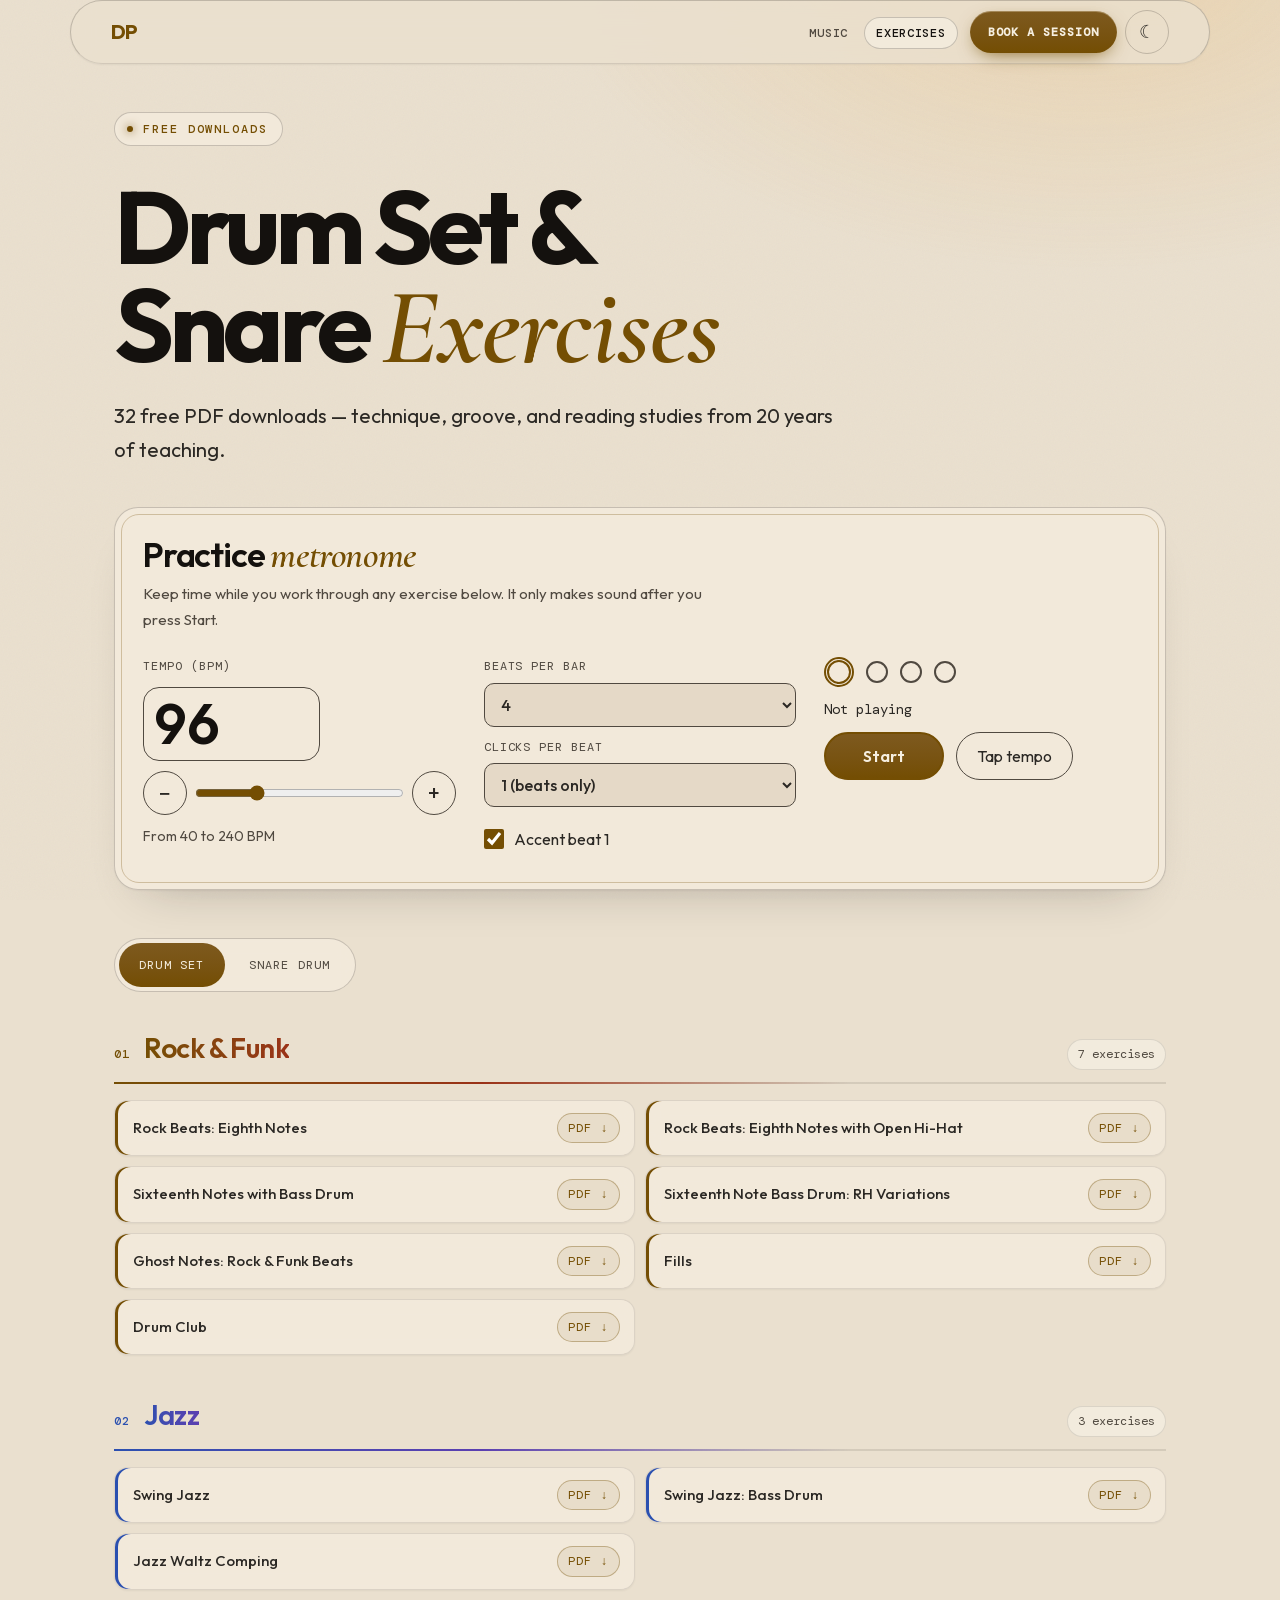
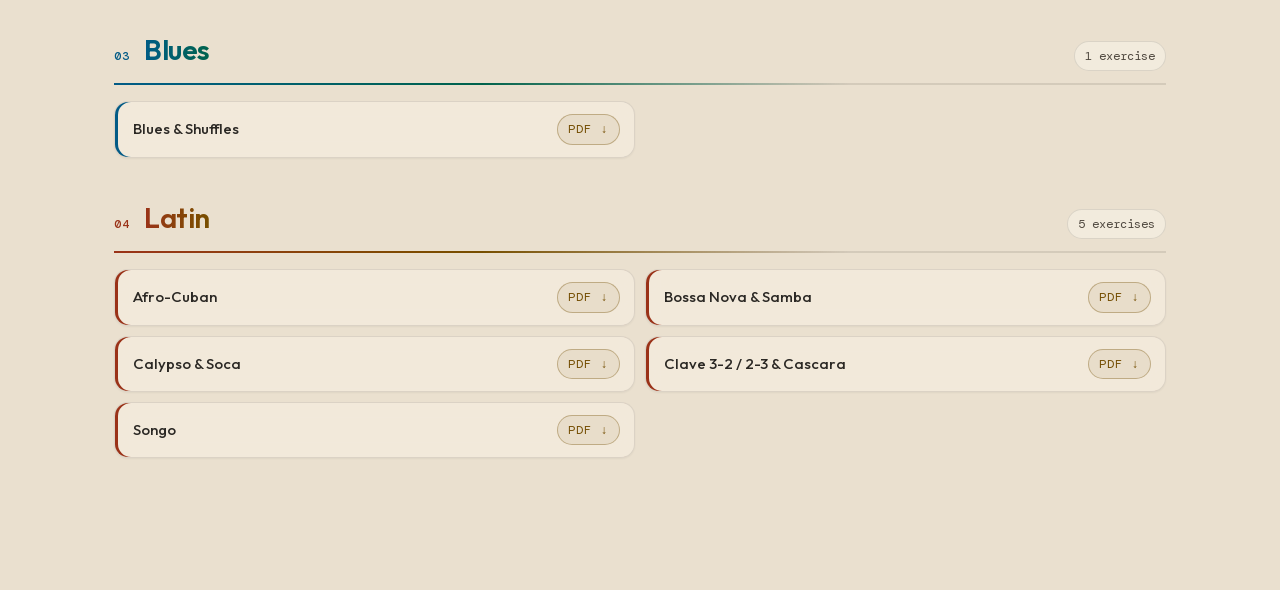
==== commit 1605160e: "Move page styles into site.css as one design system The three pages each carried their own inline <s" ====
--- a/drum-exercises.html
+++ b/drum-exercises.html
@@ -1,5 +1,5 @@
 <!DOCTYPE html>
-<html lang="en">
+<html lang="en" class="page-exercises">
 <head>
 <meta charset="UTF-8">
 <meta name="viewport" content="width=device-width, initial-scale=1.0, viewport-fit=cover">
@@ -8,285 +8,6 @@
 <link rel="icon" href="data:image/svg+xml,%3Csvg xmlns='http://www.w3.org/2000/svg' viewBox='0 0 100 100'%3E%3Crect width='100' height='100' fill='%23080a0e'/%3E%3Ctext x='50' y='68' font-size='56' font-family='Georgia,serif' font-style='italic' fill='%23e8a030' text-anchor='middle'%3EDP%3C/text%3E%3C/svg%3E">
 <link rel="preload" href="fonts/outfit-300-700-latin.woff2" as="font" type="font/woff2" crossorigin>
 <link rel="stylesheet" href="fonts/fonts.css">
-<style>
-:root {
-  --bg:        #080a0e;
-  --bg2:       #0d1018;
-  --bg3:       #111520;
-  --surface:   #141824;
-  --border:    rgba(255,255,255,0.07);
-  --border2:   rgba(255,255,255,0.12);
-  --text:      #d8dce8;
-  --muted:     #7c86a8;
-  --muted2:    #8a94b0;
-  --amber:     #e8a030;
-  --amber-dim: rgba(232,160,48,0.12);
-  --amber-glow:rgba(232,160,48,0.04);
-  --teal:      #2dd4bf;
-  --teal-dim:  rgba(45,212,191,0.1);
-  --red:       #e85050;
-  --white:     #f0f2f8;
-  --nav-h:     64px;
-  --radius:    6px;
-  /* Modular type scale (~1.25 ratio) */
-  --fs-xs:   11px;
-  --fs-sm:   13px;
-  --fs-base: 16px;
-  --fs-lg:   18px;
-  --fs-xl:   22px;
-  --fs-2xl:  28px;
-  --fs-3xl:  40px;
-  --fs-4xl:  64px;
-  --mono: 'DM Mono', monospace;
-  --sans: 'Outfit', sans-serif;
-  --serif: 'Cormorant Garamond', Georgia, serif;
-  --display: 'Bebas Neue', sans-serif;
-}
-/* Theme: dark is the default; light is applied via [data-theme="light"] (set from storage or system preference) */
-:root { color-scheme: dark; --nav-bg: rgba(8,10,14,0.92); --glass: rgba(13,16,24,0.6); --scan: rgba(0,0,0,0.12); --on-amber-soft: rgba(8,10,14,0.75); }
-:root[data-theme="light"] {
-  color-scheme: light;
-  --bg:        #faf8f4;
-  --bg2:       #f2eee6;
-  --bg3:       #ebe6db;
-  --surface:   #ffffff;
-  --border:    rgba(0,0,0,0.10);
-  --border2:   rgba(0,0,0,0.18);
-  --text:      #2b2824;
-  --muted:     #665f54;
-  --muted2:    #554f46;
-  --amber:     #77510a;
-  --amber-dim: rgba(119,81,10,0.08);
-  --amber-glow:rgba(119,81,10,0.05);
-  --teal:      #0d7159;
-  --teal-dim:  rgba(13,113,89,0.10);
-  --red:       #a53c22;
-  --white:     #14110e;
-  --nav-bg: rgba(250,248,244,0.92);
-  --glass: rgba(255,255,255,0.7);
-  --scan: rgba(0,0,0,0);
-  --on-amber-soft: rgba(250,248,244,0.9);
-}
-.theme-toggle { display:inline-flex; align-items:center; justify-content:center; width:44px; height:44px; flex-shrink:0; border:1px solid var(--border2); border-radius:var(--radius); background:transparent; color:var(--text); font-size:18px; line-height:1; cursor:pointer; transition:color 0.2s, border-color 0.2s, background 0.2s; }
-.theme-toggle:hover { color:var(--amber); border-color:var(--amber); background:var(--amber-dim); }
-.theme-toggle:focus-visible { outline:2px solid var(--amber); outline-offset:3px; }
-
-* { margin:0; padding:0; box-sizing:border-box; }
-body { background: var(--bg); color: var(--text); font-family: var(--sans); font-size: var(--fs-base); line-height: 1.7; }
-a { color: inherit; text-decoration: none; cursor: pointer; }
-a:focus-visible, button:focus-visible { outline: 2px solid var(--amber); outline-offset: 3px; }
-.skip-link{position:absolute;top:-100px;left:16px;z-index:2000;background:var(--amber);color:var(--bg);padding:10px 18px;border-radius:var(--radius);font-family:var(--mono);font-size:var(--fs-sm);font-weight:600;text-transform:uppercase;transition:top 0.2s;}
-.skip-link:focus{top:16px;}
-
-main { max-width: 1100px; margin: 0 auto; padding: calc(var(--nav-h) + 48px) 24px 96px; }
-.back { display:inline-flex; align-items:center; gap:8px; font-family: var(--mono); font-size: var(--fs-sm); color: var(--muted2); margin-bottom: 40px; min-height: 44px; }
-.back:hover { color: var(--amber); }
-h1 { font-family: var(--serif); font-size: clamp(var(--fs-3xl), 5vw, var(--fs-4xl)); font-weight: 600; color: var(--white); line-height: 1.1; margin-bottom: 12px; }
-h1 em { color: var(--amber); font-style: italic; }
-.lede { color: var(--muted2); max-width: 60ch; margin-bottom: 40px; }
-.exercises-tabs {
-  display: flex;
-  gap: 1px;
-  background: var(--border);
-  border-radius: var(--radius);
-  overflow: hidden;
-  margin-bottom: 32px;
-  width: fit-content;
-}
-.tab-btn {
-  font-family: var(--mono);
-  font-size: var(--fs-xs);
-  letter-spacing: 0.1em;
-  text-transform: uppercase;
-  color: var(--muted2);
-  background: var(--bg2);
-  border: none;
-  padding: 10px 20px;
-  cursor: pointer;
-  transition: background 0.2s, color 0.2s;
-}
-.tab-btn.active, .tab-btn:hover {
-  background: var(--amber-dim);
-  color: var(--amber);
-}
-.ex-panel { display: none; }
-.ex-panel.active { display: block; }
-.ex-panel { counter-reset: excat; }
-.ex-category {
-  margin-bottom: 20px;
-}
-.ex-category-header {
-  display: flex;
-  align-items: center;
-  justify-content: space-between;
-  margin-bottom: 12px;
-  padding-bottom: 8px;
-  border-bottom: 1px solid var(--border);
-}
-.ex-category-header {
-  display: flex;
-  align-items: baseline;
-  gap: 14px;
-  justify-content: flex-start;
-  margin-bottom: 16px;
-  padding-bottom: 10px;
-  border-bottom: 1px solid var(--border);
-  position: relative;
-}
-.ex-category-header::before {
-  counter-increment: excat;
-  content: counter(excat, decimal-leading-zero);
-  font-family: var(--mono);
-  font-size: var(--fs-xs);
-  font-weight: 500;
-  letter-spacing: 0.1em;
-  color: var(--amber);
-  opacity: 0.7;
-}
-.ex-category-title {
-  font-family: 'Syne', sans-serif;
-  font-size: clamp(var(--fs-xl), 2.4vw, var(--fs-2xl));
-  font-weight: 800;
-  color: var(--white);
-  letter-spacing: 0.06em;
-  text-transform: uppercase;
-  background: linear-gradient(90deg, var(--white) 0%, var(--teal) 120%);
-  -webkit-background-clip: text;
-  background-clip: text;
-  -webkit-text-fill-color: transparent;
-}
-.ex-category-header .ex-count {
-  margin-left: auto;
-}
-.ex-category-header {
-  display: flex;
-  align-items: center;
-  justify-content: space-between;
-  margin-bottom: 12px;
-  padding-bottom: 8px;
-  border-bottom: 1px solid var(--border);
-}
-.ex-category-header {
-  display: flex;
-  align-items: baseline;
-  gap: 14px;
-  justify-content: flex-start;
-  margin-bottom: 16px;
-  padding-bottom: 10px;
-  border-bottom: 1px solid var(--border);
-  position: relative;
-}
-.ex-category-header::before {
-  counter-increment: excat;
-  content: counter(excat, decimal-leading-zero);
-  font-family: var(--mono);
-  font-size: var(--fs-xs);
-  font-weight: 500;
-  letter-spacing: 0.1em;
-  color: var(--amber);
-  opacity: 0.7;
-}
-.ex-category-header .ex-count {
-  margin-left: auto;
-}
-.ex-category-title {
-  font-family: 'Syne', sans-serif;
-  font-size: clamp(var(--fs-xl), 2.4vw, var(--fs-2xl));
-  font-weight: 800;
-  color: var(--white);
-  letter-spacing: 0.06em;
-  text-transform: uppercase;
-  background: linear-gradient(90deg, var(--white) 0%, var(--teal) 120%);
-  -webkit-background-clip: text;
-  background-clip: text;
-  -webkit-text-fill-color: transparent;
-}
-.ex-count {
-  margin-left: auto;
-}
-.ex-count {
-  font-size: var(--fs-xs);
-  font-family: var(--mono);
-  color: var(--muted);
-  background: var(--bg3);
-  padding: 3px 8px;
-  border-radius: 3px;
-  border: 1px solid var(--border);
-}
-.ex-grid {
-  display: grid;
-  grid-template-columns: repeat(4, 1fr);
-  gap: 8px;
-}
-.ex-grid { grid-template-columns: repeat(3, 1fr); }
-.ex-grid { grid-template-columns: repeat(2, 1fr); }
-.ex-item {
-  display: flex;
-  align-items: center;
-  justify-content: space-between;
-  padding: 10px 14px;
-  border: 1px solid var(--border);
-  border-radius: var(--radius);
-  background: var(--bg2);
-  font-size: var(--fs-xs);
-  font-family: var(--mono);
-  transition: border-color 0.2s, background 0.2s;
-  gap: 12px;
-}
-.ex-item:hover {
-  border-color: var(--amber);
-  background: var(--amber-glow);
-}
-.ex-item-name { color: var(--text); flex: 1; line-height: 1.4; }
-.ex-item:hover .ex-dl { background: var(--amber-dim); }
-.ex-dl {
-  font-size: var(--fs-xs);
-  color: var(--amber);
-  letter-spacing: 0.1em;
-  text-transform: uppercase;
-  white-space: nowrap;
-  border: 1px solid rgba(232,160,48,0.3);
-  padding: 3px 8px;
-  border-radius: 3px;
-  transition: background 0.2s;
-}
-.ex-dl { background: var(--amber-dim); }
-.section-label {
-  font-size: var(--fs-xs);
-  font-weight: 500;
-  letter-spacing: 0.25em;
-  text-transform: uppercase;
-  color: var(--amber);
-  margin-bottom: 20px;
-  display: flex;
-  align-items: center;
-  gap: 10px;
-}
-.section-label::before {
-  content: '//';
-  color: var(--muted);
-}
-@media (max-width: 900px) { .ex-grid { grid-template-columns: repeat(3, 1fr); } }
-@media (max-width: 560px) { .ex-grid { grid-template-columns: repeat(2, 1fr); } }
-@media (max-width: 420px) { .ex-grid { grid-template-columns: 1fr; } .mini-links a.current { display: none; } }
-@media (prefers-reduced-motion: reduce) { *,*::before,*::after { transition-duration:0.01ms !important; } }
-
-/* Sticky mini-nav (subpages) */
-.mini-nav{position:fixed;top:0;left:0;right:0;height:calc(var(--nav-h) + env(safe-area-inset-top,0px));padding-top:env(safe-area-inset-top,0px);background:var(--nav-bg);backdrop-filter:blur(12px);-webkit-backdrop-filter:blur(12px);border-bottom:1px solid var(--border);z-index:1000;display:flex;align-items:center;justify-content:space-between;padding-left:40px;padding-right:40px;}
-.mini-logo{font-family:var(--serif);font-style:italic;font-weight:700;font-size:var(--fs-xl);color:var(--amber);min-height:44px;display:inline-flex;align-items:center;}
-.mini-links{display:flex;align-items:center;gap:4px;list-style:none;}
-.mini-links .theme-toggle{margin-left:4px;}
-.mini-links a{font-family:var(--mono);font-size:var(--fs-xs);font-weight:500;letter-spacing:0.07em;text-transform:uppercase;color:var(--text);padding:13px 11px;border-radius:var(--radius);transition:color 0.2s,background 0.2s;}
-.mini-links a:hover{color:var(--amber);background:rgba(232,160,48,0.1);}
-.mini-links a.current{color:var(--amber);}
-.mini-links a.mini-cta{font-family:var(--mono);font-size:var(--fs-xs);font-weight:600;letter-spacing:0.08em;text-transform:uppercase;color:var(--bg);background:var(--amber);padding:10px 18px;border-radius:var(--radius);margin-left:8px;min-height:40px;display:inline-flex;align-items:center;box-shadow:0 4px 16px rgba(232,160,48,0.25);transition:box-shadow 0.2s,transform 0.2s;}
-.mini-links a.mini-cta:hover{box-shadow:0 4px 24px rgba(232,160,48,0.4);transform:translateY(-1px);}
-@media (max-width:560px){.mini-nav{padding-left:16px;padding-right:16px;}.mini-links a{padding:13px 8px;font-size:10.5px;}.mini-links a.mini-cta{padding:9px 12px;font-size:10.5px;}}
-/* Back to top */
-.back-to-top{position:fixed;bottom:calc(28px + env(safe-area-inset-bottom,0px));right:calc(28px + env(safe-area-inset-right,0px));width:44px;height:44px;display:flex;align-items:center;justify-content:center;background:var(--bg2);border:1px solid var(--border2);border-radius:50%;color:var(--amber);font-size:var(--fs-lg);z-index:999;opacity:0;visibility:hidden;transform:translateY(8px);transition:opacity 0.25s,transform 0.25s,border-color 0.2s;}
-.back-to-top.visible{opacity:1;visibility:visible;transform:translateY(0);}
-.back-to-top:hover{border-color:var(--amber);background:rgba(232,160,48,0.1);}
-</style>
 <meta property="og:image" content="https://david-petry.netlify.app/og-card.jpg">
 <meta property="og:image:width" content="1200">
 <meta property="og:image:height" content="630">
@@ -307,7 +28,7 @@
   </ul>
 </nav>
 <main id="main-content">
-<section id="drum-exercises" style="padding:0;max-width:none;">
+<section id="drum-exercises" class="exercise-library">
   <div class="section-label">Free Downloads</div>
   <h1>Drum Set &amp; Snare <em>Exercises</em></h1>
   <p class="lede">32 free PDF downloads — technique, groove, and reading studies from 20 years of teaching.</p>
--- a/site.css
+++ b/site.css
@@ -1,90 +1,233 @@
 /* ============================================================
-   SITE LAYER — the shared modern design for index.html, music.html
-   and drum-exercises.html. Each page links it after its own inline
-   <style>, so equal-specificity rules here win. Keeps the brand
-   (amber + teal, dark default, light toggle).
+   DAVID PETRY — site.css
+   The one stylesheet for index.html, music.html and
+   drum-exercises.html (suno-toolkit.html is a separate compiled
+   bundle with its own styles). No build step: edit this file.
+
+   Order: tokens → base → shared components → home page sections
+   → music and exercise pages → metronome → motion → small screens
+   → utilities. Later rules win ties, so page sections can adjust
+   the shared components above them.
+
+   <html> carries one page class (page-home, page-music or
+   page-exercises). A few base rules use :where(.page-…) so they
+   apply to some pages only without getting stronger than a plain
+   tag or class rule.
    ============================================================ */
 
 /* ============================================================
    TOKENS
    ============================================================ */
+/* Dark is the default theme. */
 :root {
-  --fs-xs: 12px;
-  --fs-sm: 14px;
-  --display: 'Outfit', system-ui, sans-serif;
-
-  --r-sm: 10px;
-  --r: 16px;
-  --r-lg: 24px;
-  --pill: 999px;
-  --ease: cubic-bezier(.2, .7, .2, 1);
-
-  --card:      rgba(20, 24, 36, 0.55);
-  --card-2:    rgba(14, 17, 26, 0.75);
-  --line:      rgba(255, 255, 255, 0.08);
-  --line-2:    rgba(255, 255, 255, 0.16);
+  color-scheme: dark;
+
+  /* Colour: page and surfaces */
+  --bg:         #080a0e;
+  --bg2:        #0d1018;
+  --bg3:        #111520;
+  --surface:    #141824;
+  --card:       rgba(20, 24, 36, 0.55);
+  --card-2:     rgba(14, 17, 26, 0.75);
+  --card-hover: rgba(26, 31, 46, 0.72);
+  --nav-bg:     rgba(12, 15, 22, 0.66);
+
+  /* Colour: text, strongest first */
+  --white:  #f0f2f8;
+  --text:   #d8dce8;
+  --muted2: #8a94b0;
+  --muted:  #7c86a8;
+
+  /* Colour: accents */
+  --amber:         #e8a030;
+  --amber-dim:     rgba(232,160,48,0.12);
+  --teal:          #2dd4bf;
+  --teal-dim:      rgba(45,212,191,0.1);
+  --on-accent:     #0b0d12;
+  --on-amber-soft: rgba(8,10,14,0.75);
+  --accent-top:    color-mix(in oklab, var(--amber) 88%, white);
+
+  /* Colour: lines. --line/--line-2 are the current pair; --border/--border2 are the older, slightly fainter pair a few components still use */
+  --line:    rgba(255, 255, 255, 0.08);
+  --line-2:  rgba(255, 255, 255, 0.16);
+  --border:  rgba(255,255,255,0.07);
+  --border2: rgba(255,255,255,0.12);
+
+  /* Colour: light effects */
   --hi:        rgba(255, 255, 255, 0.05);
   --glow-a:    rgba(232, 160, 48, 0.14);
-  --glow-t:    rgba(45, 212, 191, 0.10);
   --spot:      rgba(232, 160, 48, 0.06);
+  --sheen:     rgba(255, 255, 255, 0.38);
+  --btn-inset: rgba(255, 255, 255, 0.25);
   --shadow:    inset 0 1px 0 var(--hi), 0 24px 48px -32px rgba(0, 0, 0, 0.8);
-  --nav-bg:    rgba(12, 15, 22, 0.66);
-  --on-accent: #0b0d12;
-  --accent-top: color-mix(in oklab, var(--amber) 88%, white);
-  --card-hover: rgba(26, 31, 46, 0.72);
-  --sheen:      rgba(255, 255, 255, 0.38);
-  --grain-op:   0.06;
-
-  /* Exercise categories: one gradient per style (see "Drum exercises").
-     Every stop is at least 8:1 on the page background. */
-  --cat-rock-1: #f0a840;  --cat-rock-2: #ff8a65;
-  --cat-jazz-1: #8fb4ff;  --cat-jazz-2: #b49cff;
-  --cat-blues-1: #5ec8ff; --cat-blues-2: #6fe0d0;
-  --cat-latin-1: #ff8f7a; --cat-latin-2: #ffc15e;
-  --cat-roll-1: #2dd4bf;  --cat-roll-2: #7fe3ff;
-  --cat-diddle-1: #9be37a; --cat-diddle-2: #2dd4bf;
-  --cat-flam-1: #c4a1ff;  --cat-flam-2: #ff9ecf;
-  --cat-dur-1: #ffd166;   --cat-dur-2: #f0a840;
-  --cat-solo-1: #ff7f9e;  --cat-solo-2: #ffb36b;
-}
+  --grain-op:  0.06;
+
+  /* Type: families */
+  --sans:    'Outfit', sans-serif;
+  --serif:   'Cormorant Garamond', Georgia, serif;
+  --mono:    'DM Mono', monospace;
+  --display: 'Outfit', system-ui, sans-serif;
+
+  /* Type: sizes */
+  --fs-xs:   12px;
+  --fs-sm:   14px;
+  --fs-base: 16px;
+  --fs-lg:   18px;
+  --fs-xl:   22px;
+  --fs-2xl:  28px;
+  --fs-3xl:  40px;
+  --fs-4xl:  64px;
+
+  /* Shape and motion */
+  --radius: 6px;
+  --r-sm:   10px;
+  --r:      16px;
+  --r-lg:   24px;
+  --pill:   999px;
+  --ease:   cubic-bezier(.2, .7, .2, 1);
+
+  /* Layout */
+  --nav-h: 64px;
+
+  /* Exercise categories: one gradient per style (see "Drum exercises") */
+  --cat-rock-1:   #f0a840;
+  --cat-rock-2:   #ff8a65;
+  --cat-jazz-1:   #8fb4ff;
+  --cat-jazz-2:   #b49cff;
+  --cat-blues-1:  #5ec8ff;
+  --cat-blues-2:  #6fe0d0;
+  --cat-latin-1:  #ff8f7a;
+  --cat-latin-2:  #ffc15e;
+  --cat-roll-1:   #2dd4bf;
+  --cat-roll-2:   #7fe3ff;
+  --cat-diddle-1: #9be37a;
+  --cat-diddle-2: #2dd4bf;
+  --cat-flam-1:   #c4a1ff;
+  --cat-flam-2:   #ff9ecf;
+  --cat-dur-1:    #ffd166;
+  --cat-dur-2:    #f0a840;
+  --cat-solo-1:   #ff7f9e;
+  --cat-solo-2:   #ffb36b;
+}
+/* Light theme: set on <html> by the small script in each page's <head>, from the
+   saved choice or the system setting. Warm sandstone, never bright white (David's
+   design direction, 2026-10-16). Text and accent tokens are darkened so every
+   pairing keeps at least 5:1 on the darkest band (--bg3); exercise category stops
+   keep at least 5.5:1 where they sit. Hex values in comments are approximate. */
 :root[data-theme="light"] {
-  --card:      rgba(255, 255, 255, 0.78);
-  --card-2:    rgba(255, 255, 255, 0.92);
-  --line:      rgba(20, 17, 14, 0.09);
-  --line-2:    rgba(20, 17, 14, 0.18);
-  --hi:        rgba(255, 255, 255, 0.9);
+  color-scheme: light;
+
+  /* Colour: page and surfaces */
+  --bg:         oklch(0.91 0.025 80);  /* #eae0cf page */
+  --bg2:        oklch(0.89 0.027 79);  /* #e5d9c7 alternate band */
+  --bg3:        oklch(0.865 0.03 78);  /* #ded1bd wells, timeline rail */
+  --surface:    oklch(0.937 0.022 81);  /* #f2e9da one step lighter */
+  --card:       oklch(0.94 0.021 81 / 0.92);  /* renders about #f2e9da */
+  --card-2:     oklch(0.945 0.02 82 / 0.95);  /* #f4ecde */
+  --card-hover: oklch(0.952 0.019 82 / 0.96);  /* #f6eee1 */
+  --nav-bg:     oklch(0.91 0.025 80 / 0.8);
+
+  /* Colour: text, strongest first */
+  --white:  #14110e;
+  --text:   #2b2824;
+  --muted2: oklch(0.41 0.017 78);  /* #504940, was #554f46 */
+  --muted:  oklch(0.445 0.019 79);  /* #5a5348, was #665f54 */
+
+  /* Colour: accents */
+  --amber:         oklch(0.453 0.094 76);  /* #744e03, was #77510a */
+  --amber-dim:     oklch(0.453 0.094 76 / 0.08);
+  --teal:          oklch(0.432 0.093 171);  /* #006049, was #0d7159 */
+  --teal-dim:      oklch(0.432 0.093 171 / 0.10);
+  --on-accent:     oklch(0.955 0.02 85);  /* #f6efe1 cream on the amber */
+  --on-amber-soft: oklch(0.95 0.022 84 / 0.95);
+  --accent-top:    color-mix(in oklab, var(--amber) 92%, var(--on-accent));
+
+  /* Colour: lines. --line/--line-2 are the current pair; --border/--border2 are the older, slightly fainter pair a few components still use */
+  --line:    rgba(20, 17, 14, 0.10);
+  --line-2:  rgba(20, 17, 14, 0.20);
+  --border:  rgba(0,0,0,0.10);
+  --border2: rgba(0,0,0,0.18);
+
+  /* Colour: light effects */
+  --hi:        oklch(0.955 0.018 84 / 0.7);  /* warm cream tint, not white */
   --glow-a:    rgba(232, 160, 48, 0.20);
-  --glow-t:    rgba(45, 212, 191, 0.14);
   --spot:      rgba(119, 81, 10, 0.05);
-  --shadow:    0 1px 2px rgba(20, 17, 14, 0.04), 0 24px 48px -32px rgba(20, 17, 14, 0.28);
-  --nav-bg:    rgba(250, 248, 244, 0.72);
-  --on-accent: #faf8f4;
-  --accent-top: color-mix(in oklab, var(--amber) 95%, white);
-  --card-hover: rgba(255, 255, 255, 0.96);
-  /* Light text sits on the dark amber here, so the sheen darkens rather than lightens */
-  --sheen:      rgba(0, 0, 0, 0.22);
-  --grain-op:   0.035;
-
-  /* Darker stops for the light page: each at least 5.6:1 */
-  --cat-rock-1: #77510a;  --cat-rock-2: #a53c22;
-  --cat-jazz-1: #2f55b5;  --cat-jazz-2: #5b3fb0;
-  --cat-blues-1: #0b5f8a; --cat-blues-2: #0d7159;
-  --cat-latin-1: #a53c22; --cat-latin-2: #7a5200;
-  --cat-roll-1: #0d7159;  --cat-roll-2: #0b5f8a;
-  --cat-diddle-1: #3d6b12; --cat-diddle-2: #0d7159;
-  --cat-flam-1: #6b3fb0;  --cat-flam-2: #a2306f;
-  --cat-dur-1: #7a5200;   --cat-dur-2: #77510a;
-  --cat-solo-1: #a8304f;  --cat-solo-2: #9a4a10;
-}
+  --sheen:     rgba(0, 0, 0, 0.22);
+  --btn-inset: oklch(0.96 0.03 85 / 0.3);
+  --shadow:    0 1px 2px rgba(20, 17, 14, 0.05), 0 24px 48px -32px rgba(20, 17, 14, 0.30);
+  --grain-op:  0.035;
+
+  /* Exercise categories: one gradient per style (see "Drum exercises") */
+  --cat-rock-1:   oklch(0.455 0.094 76);
+  --cat-rock-2:   oklch(0.468 0.144 35);
+  --cat-jazz-1:   oklch(0.461 0.159 265);
+  --cat-jazz-2:   oklch(0.464 0.171 289);
+  --cat-blues-1:  oklch(0.45 0.1 239);
+  --cat-blues-2:  oklch(0.44 0.093 171);
+  --cat-latin-1:  oklch(0.468 0.144 35);
+  --cat-latin-2:  oklch(0.458 0.099 76);
+  --cat-roll-1:   oklch(0.44 0.093 171);
+  --cat-roll-2:   oklch(0.45 0.1 239);
+  --cat-diddle-1: oklch(0.442 0.126 134);
+  --cat-diddle-2: oklch(0.44 0.093 171);
+  --cat-flam-1:   oklch(0.47 0.172 297);
+  --cat-flam-2:   oklch(0.475 0.162 351);
+  --cat-dur-1:    oklch(0.458 0.099 76);
+  --cat-dur-2:    oklch(0.455 0.094 76);
+  --cat-solo-1:   oklch(0.474 0.156 10);
+  --cat-solo-2:   oklch(0.464 0.125 50);
+}
+
 
 /* ============================================================
    BASE
    ============================================================ */
+*, *::before, *::after { box-sizing: border-box; margin: 0; padding: 0; }
+a { color: inherit; text-decoration: none; cursor: pointer; }
+.skip-link {
+  position: absolute;
+  top: -100px;
+  left: 16px;
+  z-index: 2000;
+  background: var(--amber);
+  color: var(--bg);
+  padding: 10px 18px;
+  border-radius: var(--radius);
+  font-family: var(--mono);
+  font-weight: 600;
+  text-transform: uppercase;
+  transition: top 0.2s;
+  font-size: var(--fs-sm);
+}
+.skip-link:focus { top: 16px; }
+/* Reduce motion: for anyone who asks for it in their system settings, switch off
+   animation, transitions and smooth scrolling everywhere. */
+@media (prefers-reduced-motion: reduce) {
+  *, *::before, *::after {
+    animation-duration: 0.01ms !important;
+    animation-iteration-count: 1 !important;
+    transition-duration: 0.01ms !important;
+    scroll-behavior: auto !important;
+  }
+}
+:where(.page-home) ::-webkit-scrollbar { width: 4px; }
+:where(.page-home) ::-webkit-scrollbar-track { background: var(--bg); }
+:where(.page-home) ::-webkit-scrollbar-thumb { background: var(--amber); border-radius: 2px; }
+img { max-width: 100%; display: block; }
 html {
+  scroll-behavior: smooth;
   scroll-padding-top: calc(var(--nav-h) + 32px);
   accent-color: var(--amber);
 }
-body { line-height: 1.7; -webkit-font-smoothing: antialiased; }
+:where(.page-home) body { overflow-x: hidden; cursor: default; }
+body {
+  background: var(--bg);
+  color: var(--text);
+  font-family: var(--sans);
+  font-size: var(--fs-base);
+  line-height: 1.7;
+  -webkit-font-smoothing: antialiased;
+}
 ::selection { background: var(--amber); color: var(--on-accent); }
 .btn-primary::selection, .btn-primary *::selection,
 .nav-cta::selection,
@@ -104,20 +247,29 @@
   pointer-events: none;
   z-index: 0;
 }
+:where(.page-exercises) main {
+  max-width: 1100px;
+  margin: 0 auto;
+  padding: calc(var(--nav-h) + 48px) 24px 96px;
+}
+.exercise-library { padding: 0; max-width: none; }
 main, footer { position: relative; z-index: 1; }
+/* One warm glow at the top only. The teal glows that sat on the left edge and in
+   the bottom corner were taken out (David, 2026-11-15): a tint creeping in from a
+   screen corner can look like a fault in the monitor. */
 body::before {
   background:
-    radial-gradient(60vw 50vh at 85% -5%, var(--glow-a), transparent 70%),
-    radial-gradient(50vw 45vh at -5% 35%, var(--glow-t), transparent 70%),
-    radial-gradient(40vw 40vh at 100% 100%, var(--glow-t), transparent 70%);
+    radial-gradient(60vw 50vh at 85% -5%, var(--glow-a), transparent 70%);
   background-size: auto;
 }
-.hero-glow, .contact-glow { display: none; }
-
-h1, h2, h3 { text-wrap: balance; }
+h1, h2, h3 { color: var(--white); text-wrap: balance; }
+:where(.page-home) p { color: var(--text); }
+:where(.page-home, .page-music) p { line-height: 1.8; margin-bottom: 16px; max-width: 72ch; }
+:where(.page-home) p:last-child { margin-bottom: 0; }
+:where(.page-home) p strong { color: var(--white); font-weight: 500; }
 p, li { text-wrap: pretty; }
-
 h2 {
+  margin-bottom: 28px;
   font-family: var(--sans);
   font-weight: 600;
   font-size: clamp(36px, 5.2vw, 60px);
@@ -136,10 +288,20 @@
   padding-right: 0.06em; /* keeps italic overhang from clipping */
 }
 :root[data-theme="light"] :is(h1, h2) em { background: none; color: var(--amber); }
-h3 { font-family: var(--sans); font-weight: 600; letter-spacing: -0.015em; }
+h3 {
+  font-family: var(--sans);
+  font-weight: 600;
+  letter-spacing: -0.015em;
+}
 
 /* Section label becomes a chip with a status dot instead of "//" */
 .section-label {
+  font-size: var(--fs-xs);
+  font-weight: 500;
+  text-transform: uppercase;
+  color: var(--amber);
+  align-items: center;
+  gap: 10px;
   display: inline-flex;
   width: fit-content;
   padding: 6px 14px 6px 12px;
@@ -158,8 +320,7 @@
   background: var(--amber);
   box-shadow: 0 0 10px var(--amber);
 }
-
-section { padding-block: 96px; }
+section { max-width: 1100px; margin: 0 auto; padding: 96px 40px; }
 
 /* ============================================================
    FOCUS — one ring everywhere, offset from the pill shapes
@@ -180,6 +341,11 @@
    NAVIGATION — floating glass pill
    ============================================================ */
 nav {
+  position: fixed;
+  z-index: 1000;
+  display: flex;
+  align-items: center;
+  justify-content: space-between;
   top: calc(12px + env(safe-area-inset-top, 0px));
   left: 12px; right: 12px;
   max-width: 1140px;
@@ -193,9 +359,30 @@
   -webkit-backdrop-filter: blur(18px) saturate(160%);
   box-shadow: var(--shadow);
 }
-.nav-logo { white-space: nowrap; letter-spacing: 0.1em; }
-.nav-links { gap: 2px; }
+.nav-logo {
+  display: inline-flex;
+  align-items: center;
+  min-height: 44px;
+  font-family: var(--mono);
+  font-size: var(--fs-xs);
+  font-weight: 500;
+  color: var(--amber);
+  text-transform: uppercase;
+  white-space: nowrap;
+  letter-spacing: 0.1em;
+}
+.nav-logo span { color: var(--muted2); }
+.nav-links {
+  display: flex;
+  list-style: none;
+  gap: 2px;
+}
 .nav-links a {
+  font-size: var(--fs-xs);
+  font-weight: 500;
+  text-transform: uppercase;
+  transition: color 0.2s, background 0.2s, transform 0.2s;
+  position: relative;
   padding: 8px 12px;
   border-radius: var(--pill);
   letter-spacing: 0.06em;
@@ -209,20 +396,72 @@
   background: var(--hi);
   box-shadow: inset 0 0 0 1px var(--line-2);
 }
-.nav-links a.active::after { display: none; }
 .nav-cta {
+  font-size: var(--fs-xs);
+  font-weight: 600;
+  letter-spacing: 0.08em;
+  text-transform: uppercase;
+  transition: opacity 0.2s;
+  cursor: pointer;
   white-space: nowrap;
   padding: 11px 18px;
   border-radius: var(--pill);
   color: var(--on-accent);
   background: linear-gradient(180deg, var(--accent-top), var(--amber));
-  box-shadow: inset 0 1px 0 rgba(255,255,255,.25), 0 6px 20px -8px var(--amber);
-}
-.theme-toggle { border-radius: var(--pill); border-color: var(--line-2); width: 44px; height: 44px; }
-.nav-toggle { width: 44px; height: 44px; padding: 0; align-items: center; justify-content: center; border: 1px solid var(--line-2); border-radius: var(--pill); background: transparent; }
+  box-shadow: inset 0 1px 0 var(--btn-inset), 0 6px 20px -8px var(--amber);
+}
+.theme-toggle {
+  display: inline-flex;
+  align-items: center;
+  justify-content: center;
+  flex-shrink: 0;
+  border: 1px solid var(--border2);
+  background: transparent;
+  color: var(--text);
+  font-size: 18px;
+  line-height: 1;
+  cursor: pointer;
+  transition: color 0.2s, border-color 0.2s, background 0.2s;
+  margin-left: 12px;
+  border-radius: var(--pill);
+  border-color: var(--line-2);
+  width: 44px;
+  height: 44px;
+}
+.theme-toggle:hover {
+  color: var(--amber);
+  border-color: var(--amber);
+  background: var(--amber-dim);
+}
+.nav-toggle {
+  display: none;
+  flex-direction: column;
+  gap: 5px;
+  cursor: pointer;
+  width: 44px;
+  height: 44px;
+  padding: 0;
+  align-items: center;
+  justify-content: center;
+  border: 1px solid var(--line-2);
+  border-radius: var(--pill);
+  background: transparent;
+}
+.nav-toggle span {
+  width: 22px;
+  height: 2px;
+  background: var(--amber);
+  border-radius: 1px;
+  transition: all 0.3s;
+}
 
 /* Progress line sits inside the pill; drawn by the scroll timeline where supported */
 .scroll-progress {
+  position: absolute;
+  width: 0%;
+  background: linear-gradient(90deg, var(--teal), var(--amber));
+  transition: width 0.1s ease-out;
+  z-index: 1001;
   left: 28px;
   bottom: 0;
   height: 2px;
@@ -240,13 +479,19 @@
   @keyframes dp-progress { from { transform: scaleX(0); } to { transform: scaleX(1); } }
 }
 
-/* Collapse earlier than before: eight links + CTA need ~1100px without wrapping */
-@media (max-width: 1100px) {
+/* Collapse earlier than before: eight links + CTA need ~1140px with room to
+   breathe (measured: at 1101px the logo, links and button touched) */
+@media (max-width: 1180px) {
   .nav-links, .nav-cta { display: none; }
   .nav-toggle { display: flex; }
   .theme-toggle { margin-left: auto; margin-right: 4px; }
 }
 nav.open .nav-links {
+  display: flex;
+  flex-direction: column;
+  overflow-y: auto;
+  -webkit-overflow-scrolling: touch;
+  gap: 2px;
   position: absolute;
   top: calc(100% + 8px);
   left: 0; right: 0;
@@ -257,8 +502,15 @@
   background: var(--bg2);
   box-shadow: var(--shadow);
 }
-nav.open .nav-links a { border-radius: var(--r-sm); }
+nav.open .nav-links a {
+  display: block;
+  padding: 13px 12px;
+  font-size: var(--fs-sm);
+  border-radius: var(--r-sm);
+}
 nav.open .nav-cta {
+  margin: 12px 20px 0;
+  text-align: center;
   position: absolute;
   top: calc(100% + 8px);
   right: 10px;
@@ -270,6 +522,11 @@
    BUTTONS
    ============================================================ */
 .btn-primary {
+  min-height: 44px;
+  display: inline-flex;
+  align-items: center;
+  border: none;
+  cursor: pointer;
   border-radius: var(--pill);
   padding: 14px 26px;
   font-family: var(--sans);
@@ -279,9 +536,10 @@
   font-size: 15px;
   color: var(--on-accent);
   background: linear-gradient(180deg, var(--accent-top), var(--amber));
-  box-shadow: inset 0 1px 0 rgba(255,255,255,.25), 0 10px 30px -12px var(--amber);
+  box-shadow: inset 0 1px 0 var(--btn-inset), 0 10px 30px -12px var(--amber);
   transition: transform .2s var(--ease), box-shadow .2s var(--ease);
 }
+.book-cta:focus-visible { transform: translateY(-1px); }
 .btn-primary,
 .nav-cta,
 .mini-links a.mini-cta,
@@ -304,9 +562,18 @@
   .mini-links a.mini-cta:hover::after,
   .book-cta:hover::after { transform: translateX(110%); transition: transform .7s var(--ease); }
 }
-.nav-cta:hover { opacity: 1; transform: translateY(-1px); }
-.btn-primary:hover { opacity: 1; transform: translateY(-1px); box-shadow: inset 0 1px 0 rgba(255,255,255,.25), 0 14px 36px -10px var(--amber); }
+.nav-cta:hover {
+  box-shadow: 0 4px 24px rgba(232,160,48,0.4);
+  opacity: 1;
+  transform: translateY(-1px);
+}
+.btn-primary:hover { opacity: 1; transform: translateY(-1px); box-shadow: inset 0 1px 0 var(--btn-inset), 0 14px 36px -10px var(--amber); }
 .btn-ghost {
+  min-height: 44px;
+  display: flex;
+  align-items: center;
+  cursor: pointer;
+  gap: 8px;
   padding: 13px 22px;
   border: 1px solid var(--line-2);
   border-radius: var(--pill);
@@ -325,10 +592,47 @@
 /* ============================================================
    HERO
    ============================================================ */
-#hero { padding-top: calc(var(--nav-h) + 120px); padding-bottom: 72px; }
+#hero {
+  display: flex;
+  flex-direction: column;
+  justify-content: center;
+  position: relative;
+  max-width: none;
+  padding-top: calc(var(--nav-h) + 120px);
+  padding-bottom: 72px;
+}
+.hero-inner {
+  max-width: 1100px;
+  margin: 0 auto;
+  width: 100%;
+  padding: 0 40px;
+}
+.hero-tag {
+  text-transform: uppercase;
+  margin-bottom: 28px;
+  display: flex;
+  align-items: center;
+  gap: 16px;
+  opacity: 0;
+  animation: fadeUp 0.8s 0.2s ease forwards;
+}
+@media (max-width: 900px) {
+  .hero-inner { padding: 0 20px; }
+}
+@media (max-width: 560px) {
+  .hero-tag { gap: 10px; }
+}
 .hero-tag { font-family: var(--mono); font-weight: 500; letter-spacing: 0.22em; font-size: var(--fs-xs); color: var(--muted2); }
-.hero-tag::before { width: 32px; height: 1px; }
+.hero-tag::before {
+  content: '';
+  display: inline-block;
+  background: var(--amber);
+  width: 32px;
+  height: 1px;
+}
 .hero-name {
+  opacity: 0;
+  animation: fadeUp 0.8s 0.35s ease forwards;
   font-family: var(--display);
   font-weight: 700;
   font-size: clamp(64px, 11vw, 148px);
@@ -341,11 +645,39 @@
   color: transparent;
   padding-bottom: 0.06em;
 }
-.hero-title { font-size: clamp(24px, 3vw, 36px); line-height: 1.2; }
-.hero-desc { color: var(--text); font-size: clamp(17px, 1.6vw, 19px); }
-
-.hero-proof { gap: 8px; }
+.hero-title {
+  font-family: var(--serif);
+  font-style: italic;
+  color: var(--amber);
+  margin-bottom: 32px;
+  opacity: 0;
+  animation: fadeUp 0.8s 0.5s ease forwards;
+  font-size: clamp(24px, 3vw, 36px);
+  line-height: 1.2;
+}
+.hero-desc {
+  max-width: 620px;
+  line-height: 1.8;
+  margin-bottom: 24px;
+  opacity: 0;
+  animation: fadeUp 0.8s 0.65s ease forwards;
+  color: var(--text);
+  font-size: clamp(17px, 1.6vw, 19px);
+}
+
+.hero-proof {
+  display: flex;
+  flex-wrap: wrap;
+  margin-bottom: 32px;
+  opacity: 0;
+  animation: fadeUp 0.8s 0.72s ease forwards;
+  gap: 8px;
+}
 .hero-proof span {
+  font-family: var(--mono);
+  letter-spacing: 0.04em;
+  color: var(--text);
+  white-space: nowrap;
   padding: 6px 12px;
   border: 1px solid var(--line);
   border-radius: var(--pill);
@@ -355,9 +687,75 @@
 .hero-proof span:first-child { padding-left: 12px; }
 .hero-proof span:last-child { border-right: 1px solid var(--line); }
 .hero-proof span { border-right: 1px solid var(--line); }
-
-.hero-contact a { border-radius: var(--pill); border-color: var(--line); background: var(--card); }
-.hero-contact a:hover { transform: translateY(-1px); }
+.hero-actions {
+  display: flex;
+  gap: 16px;
+  align-items: center;
+  flex-wrap: wrap;
+  opacity: 0;
+  animation: fadeUp 0.8s 0.8s ease forwards;
+}
+.hero-status {
+  display: flex;
+  align-items: center;
+  gap: 10px;
+  margin-top: 24px;
+  font-size: var(--fs-sm);
+  font-family: var(--mono);
+  color: var(--muted2);
+  letter-spacing: 0.04em;
+  opacity: 0;
+  animation: fadeUp 0.8s 0.9s ease forwards;
+}
+.hero-status-dot {
+  width: 8px;
+  height: 8px;
+  border-radius: 50%;
+  background: var(--teal);
+  box-shadow: 0 0 0 0 rgba(45,212,191,0.6);
+  animation: statusPulse 2.4s ease-out infinite;
+  flex-shrink: 0;
+}
+@keyframes statusPulse {
+  0%   { box-shadow: 0 0 0 0 rgba(45,212,191,0.5); }
+  70%  { box-shadow: 0 0 0 8px rgba(45,212,191,0); }
+  100% { box-shadow: 0 0 0 0 rgba(45,212,191,0); }
+}
+.hero-contact {
+  display: flex;
+  gap: 12px;
+  flex-wrap: wrap;
+  margin-top: 32px;
+  opacity: 0;
+  animation: fadeUp 0.8s 1s ease forwards;
+}
+@media (max-width: 900px) {
+  .hero-contact { gap: 12px; }
+}
+.hero-contact a {
+  display: flex;
+  align-items: center;
+  gap: 8px;
+  font-size: var(--fs-sm);
+  font-family: var(--mono);
+  letter-spacing: 0.04em;
+  color: var(--text);
+  border: 1px solid var(--border2);
+  backdrop-filter: blur(8px);
+  padding: 10px 16px;
+  transition: color 0.2s, border-color 0.2s, background 0.2s, transform 0.2s;
+  border-radius: var(--pill);
+  border-color: var(--line);
+  background: var(--card);
+}
+.hero-contact a .ico { color: var(--amber); font-size: var(--fs-sm); }
+.hero-contact .ico svg, .contact-link-icon svg { vertical-align: -2px; }
+.hero-contact a:hover {
+  color: var(--amber);
+  border-color: var(--amber);
+  background: var(--amber-dim);
+  transform: translateY(-1px);
+}
 
 /* ============================================================
    CARDS — one surface for every card type
@@ -369,7 +767,7 @@
 .edu-card,
 .lesson-card,
 .pillar,
-.hcai-card,
+.principle,
 .contact-link,
 .cta-band,
 .projects-note {
@@ -400,7 +798,7 @@
 .edu-card:hover,
 .lesson-card:hover,
 .pillar:hover,
-.hcai-card:hover,
+.principle:hover,
 .contact-link:hover {
   background:
     radial-gradient(420px circle at var(--mx, 50%) var(--my, -400px), var(--spot), transparent 60%),
@@ -415,7 +813,7 @@
 .edu-card::after,
 .lesson-card::after,
 .pillar::after,
-.hcai-card::after,
+.principle::after,
 .contact-link::after {
   content: '';
   display: block;
@@ -441,27 +839,67 @@
 .edu-card:hover::after,
 .lesson-card:hover::after,
 .pillar:hover::after,
-.hcai-card:hover::after,
+.principle:hover::after,
 .contact-link:hover::after { opacity: 1; }
 
 /* Accent cards: left rule becomes an inset line that follows the radius */
 .pillar,
-.hcai-card,
 .projects-note {
   border-left: 1px solid var(--line);
   border-radius: var(--r);
   box-shadow: inset 3px 0 0 var(--amber), var(--shadow);
 }
-.hcai-card:not(.is-negative),
-.projects-note { box-shadow: inset 3px 0 0 var(--teal), var(--shadow); }
-.pillar:hover { box-shadow: inset 3px 0 0 var(--teal), var(--shadow); }
+.projects-note {
+  margin-top: 34px;
+  padding: 20px 24px;
+  color: var(--muted2);
+  font-size: var(--fs-sm);
+  line-height: 1.7;
+  max-width: 72ch;
+  box-shadow: inset 3px 0 0 var(--teal), var(--shadow);
+}
+.pillar:hover {
+  border-left-color: var(--teal);
+  box-shadow: inset 3px 0 0 var(--teal), var(--shadow);
+}
 
 /* ============================================================
    PROOF BAR
    ============================================================ */
+.proof-grid { display: grid; grid-template-columns: repeat(5, 1fr); border-radius: var(--radius); }
+@media (max-width: 900px) {
+  .proof-grid { grid-template-columns: repeat(3, 1fr); }
+}
+#about .about-grid {
+  display: grid;
+  grid-template-columns: 1fr 1fr;
+  gap: 64px;
+  align-items: start;
+}
+@media (max-width: 900px) {
+  #about .about-grid { grid-template-columns: 1fr; gap: 40px; }
+}
+.about-body p { font-size: var(--fs-lg); }
+.about-pillars { display: flex; flex-direction: column; gap: 24px; }
+.pillar { padding: 20px 24px; }
+.pillar h3 { margin-bottom: 6px; font-size: var(--fs-base); }
+.pillar p {
+  font-size: var(--fs-sm);
+  color: var(--muted2);
+  margin: 0;
+  line-height: 1.6;
+}
 .proof-grid { gap: 12px; background: none; border: 0; overflow: visible; }
-.proof-stat { padding: 26px 18px; }
+.proof-stat {
+  text-align: center;
+  padding: 26px 18px;
+}
+@media (max-width: 900px) {
+  .proof-stat:nth-child(4), .proof-stat:nth-child(5) { display: none; }
+}
 .proof-num {
+  line-height: 1;
+  margin-bottom: 8px;
   font-family: var(--sans);
   font-weight: 600;
   font-size: clamp(30px, 3.4vw, 40px);
@@ -471,11 +909,27 @@
   background-clip: text;
   color: transparent;
 }
-.proof-lbl { font-size: 13px; }
+.proof-lbl {
+  color: var(--muted2);
+  line-height: 1.5;
+  letter-spacing: 0.02em;
+  font-size: 13px;
+}
 
 /* ============================================================
    SERVICES — bento grid
    ============================================================ */
+.services-grid {
+  display: grid;
+  grid-template-columns: repeat(4, 1fr);
+  border-radius: var(--radius);
+}
+@media (max-width: 900px) {
+  .services-grid { grid-template-columns: repeat(2, 1fr); }
+}
+@media (max-width: 560px) {
+  .services-grid { grid-template-columns: 1fr; }
+}
 .services-grid { gap: 16px; background: none; border: 0; overflow: visible; }
 .service-card { padding: 28px; container-type: inline-size; }
 .service-card:nth-child(1),
@@ -485,6 +939,9 @@
 /* The two music services read as their own row */
 .service-card:nth-child(n+7) { box-shadow: inset 0 2px 0 var(--teal), var(--shadow); }
 .service-num {
+  font-size: var(--fs-xs);
+  font-weight: 500;
+  font-family: var(--mono);
   display: inline-grid;
   place-items: center;
   width: 36px; height: 36px;
@@ -496,8 +953,16 @@
   margin-bottom: 18px;
 }
 .service-card:nth-child(n+7) .service-num { background: var(--teal-dim); color: var(--teal); }
-.service-card h3 { font-size: 17px; }
-.service-card p { font-size: 15px; line-height: 1.65; }
+.service-card h3 {
+  margin-bottom: 10px;
+  font-size: 17px;
+}
+.service-card p {
+  color: var(--muted2);
+  margin: 0;
+  font-size: 15px;
+  line-height: 1.65;
+}
 @container (min-width: 420px) {
   .service-card h3 { font-size: 22px; }
   .service-card p { font-size: 16px; max-width: 46ch; }
@@ -510,24 +975,81 @@
    CTA BAND
    ============================================================ */
 .cta-band {
+  margin-top: 40px;
+  display: flex;
+  align-items: center;
+  justify-content: space-between;
+  gap: 24px;
+  flex-wrap: wrap;
   border-radius: var(--r-lg);
   padding: 32px 36px;
   border-left: 1px solid var(--line);
   background:
     radial-gradient(600px circle at 0% 0%, var(--glow-a), transparent 60%),
-    radial-gradient(500px circle at 100% 100%, var(--glow-t), transparent 60%),
     var(--card);
 }
-.cta-band-title { font-family: var(--sans); font-weight: 600; letter-spacing: -0.02em; font-size: 24px; }
-.cta-band-sub { font-size: 13px; }
+.cta-band-title {
+  color: var(--white);
+  margin-bottom: 6px;
+  font-family: var(--sans);
+  font-weight: 600;
+  letter-spacing: -0.02em;
+  font-size: 24px;
+}
+.cta-band-sub {
+  font-family: var(--mono);
+  letter-spacing: 0.05em;
+  color: var(--muted2);
+  font-size: 13px;
+}
 
 /* ============================================================
    PROJECTS
    ============================================================ */
-.project-card { padding: 28px; }
-.project-card h3 { font-size: 22px; }
-.project-card p { font-size: 15px; }
+.project-card {
+  display: flex;
+  flex-direction: column;
+  padding: 28px;
+}
+.project-card h3 {
+  color: var(--white);
+  margin-bottom: 10px;
+  line-height: 1.25;
+  font-size: 22px;
+}
+.project-card p {
+  color: var(--muted2);
+  line-height: 1.65;
+  margin-bottom: 18px;
+  flex: 1;
+  font-size: 15px;
+}
+.projects-intro {
+  max-width: 62ch;
+  color: var(--muted2);
+  font-size: var(--fs-base);
+  line-height: 1.7;
+  margin-bottom: 40px;
+}
+.project-kind {
+  font-family: var(--mono);
+  font-size: var(--fs-xs);
+  letter-spacing: .14em;
+  text-transform: uppercase;
+  color: var(--teal);
+  margin-bottom: 10px;
+}
+.project-links { display: flex; flex-wrap: wrap; gap: 8px; }
+.projects-note strong { color: var(--white); font-weight: 500; }
 .project-links a {
+  font-family: var(--mono);
+  font-size: var(--fs-xs);
+  letter-spacing: .06em;
+  text-transform: uppercase;
+  border: 1px solid var(--border2);
+  color: var(--muted2);
+  text-decoration: none;
+  transition: color .18s ease, border-color .18s ease;
   border-radius: var(--pill);
   padding: 9px 15px;
   min-height: 36px;
@@ -535,6 +1057,7 @@
   align-items: center;
   border-color: var(--line-2);
 }
+.project-links a:hover { color: var(--amber); border-color: var(--amber); }
 .project-links a.primary {
   color: var(--on-accent);
   background: var(--amber);
@@ -562,6 +1085,7 @@
    Each outer card has one tight corner pointing at the engine. Cards are
    picked by position, so reordering the HTML means updating these. */
 .projects-grid {
+  display: grid;
   --r-big: 28px;
   --r-tight: 6px;
   grid-template-columns: repeat(2, minmax(0, 1fr));
@@ -627,31 +1151,168 @@
 /* ============================================================
    CREDENTIALS, LESSONS, TAGS
    ============================================================ */
+.cred-grid {
+  display: grid;
+  grid-template-columns: repeat(3, 1fr);
+  gap: 16px;
+  margin-bottom: 32px;
+}
+.cred-issuer {
+  font-size: var(--fs-xs);
+  letter-spacing: 0.2em;
+  text-transform: uppercase;
+  color: var(--amber);
+  margin-bottom: 10px;
+}
+.cred-card h3 { margin-bottom: 12px; }
+.cred-tags { display: flex; flex-wrap: wrap; gap: 6px; }
+.edu-grid { display: grid; grid-template-columns: 1fr 1fr; gap: 16px; }
+.edu-degree {
+  font-size: var(--fs-xs);
+  letter-spacing: 0.15em;
+  text-transform: uppercase;
+  color: var(--teal);
+  margin-bottom: 8px;
+}
+.edu-card h3 { margin-bottom: 6px; }
+.edu-card p { font-size: var(--fs-sm); color: var(--muted2); margin: 0; }
+@media (max-width: 900px) {
+  .cred-grid { grid-template-columns: 1fr; }
+  .edu-grid { grid-template-columns: 1fr; }
+}
 .cred-card, .edu-card, .lesson-card { padding: 28px; }
 .cred-card h3, .edu-card h3 { font-size: 18px; }
-.project-meta { color: var(--muted2); }
-.tag { color: var(--text); border-radius: var(--pill); padding: 4px 10px; background: var(--hi); border-color: var(--line); }
-.lesson-card p { font-size: 15px; }
-.lesson-card .btn-book { font-family: var(--mono); }
+.project-meta {
+  font-family: var(--mono);
+  font-size: var(--fs-xs);
+  margin-bottom: 16px;
+  letter-spacing: .04em;
+  color: var(--muted2);
+}
+.tag {
+  font-size: var(--fs-xs);
+  font-family: var(--mono);
+  border: 1px solid var(--border2);
+  color: var(--text);
+  border-radius: var(--pill);
+  padding: 4px 10px;
+  background: var(--hi);
+  border-color: var(--line);
+}
+.lessons-grid { display: grid; grid-template-columns: repeat(3, 1fr); gap: 16px; margin-top: 32px; }
+.lesson-card { display: flex; flex-direction: column; gap: 12px; }
+.lesson-card h3 { font-size: var(--fs-lg); margin: 0; }
+.lesson-card .lesson-meta {
+  font-family: var(--mono);
+  font-size: var(--fs-xs);
+  letter-spacing: 0.08em;
+  text-transform: uppercase;
+  color: var(--teal);
+}
+.lesson-card .btn-book:hover { gap: 14px; }
+@media (max-width: 900px) {
+  .lessons-grid { grid-template-columns: 1fr; }
+}
+.lesson-card p {
+  color: var(--muted2);
+  margin: 0;
+  flex-grow: 1;
+  font-size: 15px;
+}
+.lesson-card .btn-book {
+  display: inline-flex;
+  align-items: center;
+  gap: 8px;
+  font-size: var(--fs-xs);
+  font-weight: 500;
+  letter-spacing: 0.06em;
+  text-transform: uppercase;
+  color: var(--amber);
+  margin-top: 8px;
+  min-height: 44px;
+  transition: gap 0.2s;
+  font-family: var(--mono);
+}
 
 /* ============================================================
    EXPERIENCE — timeline
    ============================================================ */
-.exp-list::before { width: 2px; border-radius: 2px; background: linear-gradient(180deg, var(--amber), var(--teal) 70%, transparent); }
-.exp-item { border-bottom-color: var(--line); }
+.exp-list {
+  display: flex;
+  flex-direction: column;
+  gap: 0;
+  position: relative;
+}
+.exp-list::before {
+  content: '';
+  position: absolute;
+  left: 0;
+  top: 0;
+  bottom: 0;
+  width: 2px;
+  border-radius: 2px;
+  background: linear-gradient(180deg, var(--amber), var(--teal) 70%, transparent);
+}
+.exp-item {
+  padding: 32px 0 32px 40px;
+  border-bottom: 1px solid var(--line);
+  position: relative;
+}
+.exp-item:last-child { border-bottom: none; }
 .exp-item::before {
+  content: '';
+  position: absolute;
+  top: 36px;
+  border-radius: 50%;
+  background: var(--amber);
   left: -5px;
   width: 12px; height: 12px;
   border: 3px solid var(--bg);
   box-shadow: 0 0 0 1px var(--amber), 0 0 16px var(--amber);
 }
-.exp-item h3 { font-size: 20px; }
-.exp-bullets li { font-size: 15px; }
+.exp-meta {
+  display: flex;
+  justify-content: space-between;
+  align-items: flex-start;
+  margin-bottom: 12px;
+  gap: 16px;
+}
+.exp-org {
+  font-size: var(--fs-xs);
+  font-family: var(--mono);
+  color: var(--muted2);
+  text-align: right;
+}
+.exp-item h3 {
+  margin-bottom: 12px;
+  font-size: 20px;
+}
+.exp-bullets {
+  list-style: none;
+  display: flex;
+  flex-direction: column;
+  gap: 8px;
+}
+.exp-bullets li {
+  color: var(--muted2);
+  padding-left: 16px;
+  position: relative;
+  line-height: 1.7;
+  font-size: 15px;
+}
+.exp-bullets li::before {
+  content: '›';
+  position: absolute;
+  left: 0;
+  color: var(--amber);
+}
 
 /* ============================================================
    CONTACT & FOOTER
    ============================================================ */
 #contact {
+  text-align: center;
+  position: relative;
   margin-bottom: 48px;
   border: 1px solid var(--line);
   border-radius: 32px;
@@ -661,13 +1322,53 @@
   box-shadow: var(--shadow);
   max-width: min(1100px, calc(100% - 32px));
 }
+#contact h2 { margin-bottom: 16px; }
+.contact-directive {
+  max-width: 540px;
+  margin: 0 auto 48px;
+  font-size: var(--fs-sm);
+  font-family: var(--mono);
+  letter-spacing: 0.1em;
+  text-transform: uppercase;
+  color: var(--teal);
+  display: flex;
+  align-items: center;
+  justify-content: center;
+  gap: 10px;
+}
+.contact-directive::before, .contact-directive::after {
+  content: '';
+  width: 32px;
+  height: 1px;
+  background: var(--teal);
+  opacity: 0.4;
+}
+.contact-links { justify-content: center; flex-wrap: wrap; }
+.contact-link-label {
+  font-size: var(--fs-xs);
+  letter-spacing: 0.2em;
+  text-transform: uppercase;
+  color: var(--amber);
+}
+@media (max-width: 900px) {
+  .contact-links { flex-direction: column; align-items: center; }
+}
 .contact-links {
   display: grid;
   grid-template-columns: repeat(auto-fit, minmax(220px, 1fr));
   gap: 12px;
 }
-.contact-link { min-width: 0; padding: 26px 20px; }
+.contact-link {
+  display: flex;
+  flex-direction: column;
+  align-items: center;
+  gap: 8px;
+  min-width: 0;
+  padding: 26px 20px;
+}
 .contact-link-icon {
+  color: var(--amber);
+  margin-bottom: 2px;
   display: grid;
   place-items: center;
   width: 44px; height: 44px;
@@ -675,23 +1376,114 @@
   background: var(--amber-dim);
   font-size: 18px;
 }
-.contact-link-val { font-size: 14px; overflow-wrap: anywhere; }
+.contact-link-val {
+  font-family: var(--mono);
+  color: var(--white);
+  font-size: 14px;
+  overflow-wrap: anywhere;
+}
 
 #contact { padding-block: 72px; }
-.contact-trust { margin-inline: auto; }
-
+.contact-trust {
+  margin-top: 32px;
+  text-align: center;
+  font-family: var(--mono);
+  font-size: var(--fs-xs);
+  letter-spacing: 0.05em;
+  color: var(--muted2);
+  margin-inline: auto;
+}
+footer {
+  border-top: 1px solid var(--border);
+  padding: 24px 40px;
+  display: flex;
+  align-items: center;
+  justify-content: space-between;
+  font-size: var(--fs-xs);
+  font-family: var(--mono);
+}
+@media (max-width: 900px) {
+  footer { flex-direction: column; gap: 8px; text-align: center; }
+}
 footer { border-top-color: var(--line); color: var(--muted2); }
-.back-to-top { background: var(--nav-bg); backdrop-filter: blur(12px); border-color: var(--line-2); }
+.back-to-top {
+  position: fixed;
+  bottom: calc(28px + env(safe-area-inset-bottom, 0px));
+  right: calc(28px + env(safe-area-inset-right, 0px));
+  width: 44px;
+  height: 44px;
+  display: flex;
+  align-items: center;
+  justify-content: center;
+  border: 1px solid var(--line-2);
+  border-radius: 50%;
+  color: var(--amber);
+  font-size: var(--fs-lg);
+  z-index: 999;
+  opacity: 0;
+  visibility: hidden;
+  transform: translateY(8px);
+  background: var(--nav-bg);
+  backdrop-filter: blur(12px);
+  transition: opacity 0.25s, transform 0.25s, border-color 0.2s, background 0.2s;
+}
+@media (max-width: 560px) {
+  .back-to-top {
+    bottom: calc(16px + env(safe-area-inset-bottom, 0px));
+    right: 16px;
+  }
+}
+.back-to-top.visible { opacity: 1; visibility: visible; transform: translateY(0); }
+.back-to-top:hover { border-color: var(--amber); background: var(--amber-dim); }
 
 /* ============================================================
-   HERO BENTO — status and contacts move into a glass card on the
-   right. Pure CSS: the card and its ring art are the grid's own
-   ::before and ::after, so the markup is unchanged.
+   HERO DRUMHEAD — the site's own emblem: a drum drawn in three
+   dimensions on a canvas, with sand scattered on its head. Strike
+   it and the sand settles along the lines where the head stays
+   still (a Chladni figure, worked out from the real vibration
+   modes of a round drumhead). Rhythm turning into pattern is the
+   through-line from the music to the AI work. site.js draws it;
+   without script the block stays hidden. The pointer turns the
+   drum a little; with reduce motion on, the sand moves at once.
+   ============================================================ */
+.hero-aside { margin-top: 40px; }
+.hero-drum { display: none; }
+.hero-drum.is-ready {
+  display: grid;
+  gap: 4px;
+  width: min(100%, 400px);
+}
+.drum-canvas {
+  display: block;
+  width: 100%;
+  aspect-ratio: 1 / 0.8;
+  cursor: pointer;
+  touch-action: manipulation;
+}
+.drum-controls { display: grid; gap: 10px; justify-items: start; padding: 0 4px; }
+.drum-strike {
+  min-height: 44px;
+  padding: 0 20px;
+  border: 1px solid var(--muted2);
+  border-radius: var(--pill);
+  background: transparent;
+  color: var(--text);
+  font: 500 15px/1 var(--sans);
+  cursor: pointer;
+  transition: border-color .2s, color .2s, background .2s;
+}
+.drum-strike:hover { border-color: var(--amber); color: var(--amber); background: var(--amber-dim); }
+.drum-note { margin: 0; font-size: 14px; line-height: 1.5; color: var(--muted2); }
+
+/* ============================================================
+   HERO BENTO — on wide screens the drumhead, status and contacts
+   stack in one glass card on the right.
    ============================================================ */
 @media (min-width: 1024px) {
   .hero-inner {
     display: grid;
     grid-template-columns: minmax(0, 1fr) minmax(300px, 360px);
+    grid-template-rows: repeat(6, auto) 1fr;
     column-gap: clamp(40px, 5vw, 72px);
     align-items: start;
   }
@@ -703,62 +1495,45 @@
   .hero-proof   { grid-row: 5; }
   .hero-actions { grid-row: 6; }
 
-  .hero-inner::before {
-    content: '';
+  .hero-aside {
     grid-column: 2;
-    grid-row: 1 / 7;
-    align-self: stretch;
+    grid-row: 1 / -1;
+    display: flex;
+    flex-direction: column;
+    gap: 12px;
+    margin: 0;
+    padding: 10px 10px 14px;
     border: 1px solid var(--line-2);
     border-radius: 28px;
     background:
-      radial-gradient(120% 80% at 100% 0%, var(--glow-a), transparent 60%),
-      radial-gradient(100% 70% at 0% 100%, var(--glow-t), transparent 60%),
+      radial-gradient(120% 60% at 100% 0%, var(--glow-a), transparent 60%),
       var(--card);
     backdrop-filter: blur(16px);
     box-shadow: var(--shadow);
     animation: fadeUp .8s .3s ease both;
   }
-  /* Concentric rings: a drum head, or a sound wave leaving it */
-  .hero-inner::after {
-    content: '';
-    grid-column: 2;
-    grid-row: 1 / 7;
-    align-self: center;
-    justify-self: center;
-    width: 200px;
-    aspect-ratio: 1;
-    margin-top: -48px;
-    border-radius: 50%;
-    background:
-      radial-gradient(circle at 38% 34%, color-mix(in oklab, var(--amber) 70%, transparent), transparent 46%),
-      radial-gradient(circle at 66% 72%, color-mix(in oklab, var(--teal) 55%, transparent), transparent 50%),
-      repeating-radial-gradient(circle, transparent 0 15px, var(--line-2) 15px 16px);
-    -webkit-mask: radial-gradient(circle, #000 52%, transparent 71%);
-    mask: radial-gradient(circle, #000 52%, transparent 71%);
-    pointer-events: none;
-    animation: fadeUp .8s .5s ease both;
-  }
-
+  .hero-drum.is-ready { width: 100%; }
   .hero-status {
-    grid-column: 2;
-    grid-row: 1 / 7;
-    align-self: start;
-    margin: 24px 24px 0;
+    margin: 0 4px;
     padding: 10px 14px;
     border: 1px solid var(--line);
     border-radius: 14px;
     background: var(--hi);
     line-height: 1.5;
+    opacity: 1;
+    animation: none;
   }
   .hero-contact {
-    grid-column: 2;
-    grid-row: 1 / 7;
-    align-self: end;
     flex-direction: column;
     gap: 8px;
-    margin: 0 24px 24px;
+    margin: 0 4px;
+    opacity: 1;
+    animation: none;
   }
   .hero-contact a { justify-content: flex-start; padding: 11px 16px; }
+}
+@media (min-width: 1024px) and (prefers-reduced-motion: reduce) {
+  .hero-aside { animation: none; }
 }
 
 /* ============================================================
@@ -798,16 +1573,73 @@
 }
 
 /* ============================================================
+   SCORE — above the footer, the site's story in one line: a drum
+   beat written on a staff, the staff lines pulling together into
+   a sound wave, the wave feeding a network that ends at a person.
+   Two layers (art/score-*.svg, used as masks so each takes its
+   colour from the theme). It is drawn from left to right as it
+   scrolls into view. Decorative.
+   ============================================================ */
+.score {
+  position: relative;
+  flex: none;
+  order: -2;
+  width: calc(100% + 80px);
+  margin: 0 -40px 28px;
+  /* the drawings are 1200 x 200 and never shrink below 720px wide */
+  height: max(16.667vw, 120px);
+  pointer-events: none;
+}
+.score i {
+  position: absolute;
+  inset: 0;
+  -webkit-mask: var(--art) 50% 50% / max(100%, 720px) auto no-repeat;
+          mask: var(--art) 50% 50% / max(100%, 720px) auto no-repeat;
+}
+.score-back  { --art: url("art/score-back.svg");  background: linear-gradient(90deg, color-mix(in oklab, var(--amber) 55%, transparent), color-mix(in oklab, var(--teal) 75%, transparent) 60%); }
+.score-front { --art: url("art/score-front.svg"); background: linear-gradient(90deg, var(--amber) 35%, var(--teal)); }
+@media (prefers-reduced-motion: no-preference) {
+  @supports (animation-timeline: view()) {
+    .score {
+      animation: dp-score-draw linear both;
+      animation-timeline: view();
+      animation-range: entry 0% entry 100%;
+    }
+    @keyframes dp-score-draw { from { clip-path: inset(0 100% 0 0); } to { clip-path: inset(0); } }
+  }
+}
+
+/* ============================================================
    RHYTHM & DETAIL
    ============================================================ */
-/* Section breaks: a soft amber-to-teal hairline instead of a hard rule */
+/* Section breaks: one drum hit. A quiet line, a strike in the centre that
+   rings out both ways, and quiet again. Drawn once as a mask (the path comes
+   from art/build-score.py), so the amber-to-teal wash shows through it in
+   either theme. Decorative. */
 .divider {
+  margin: 0 auto;
+  max-width: 1100px;
+  --orn: url("data:image/svg+xml,%3Csvg xmlns='http://www.w3.org/2000/svg' viewBox='0 0 240 32' fill='none' stroke='%23000' stroke-width='1.5' stroke-linejoin='round'%3E%3Cpath d='M0 15.9L1 16L2 16.1L3 16.1L4 16.1L5 16L6 15.9L7 15.8L8 15.8L9 15.9L10 16L11 16.2L12 16.2L13 16.2L14 16L15 15.9L16 15.8L17 15.8L18 15.9L19 16L20 16.2L21 16.3L22 16.2L23 16.1L24 15.8L25 15.7L26 15.7L27 15.8L28 16.1L29 16.3L30 16.4L31 16.3L32 16.1L33 15.8L34 15.6L35 15.5L36 15.7L37 16.1L38 16.4L39 16.6L40 16.5L41 16.1L42 15.7L43 15.4L44 15.3L45 15.6L46 16.1L47 16.6L48 16.8L49 16.6L50 16.2L51 15.5L52 15.1L53 15.1L54 15.5L55 16.2L56 16.8L57 17.2L58 16.9L59 16.2L60 15.4L61 14.7L62 14.7L63 15.3L64 16.3L65 17.2L66 17.6L67 17.3L68 16.3L69 15.1L70 14.2L71 14.1L72 15L73 16.4L74 17.7L75 18.3L76 17.8L77 16.4L78 14.7L79 13.5L80 13.4L81 14.5L82 16.5L83 18.4L84 19.3L85 18.6L86 16.6L87 14.2L88 12.4L89 12.3L90 13.9L91 16.7L92 19.4L93 20.6L94 19.7L95 16.9L96 13.4L97 11L98 10.8L99 13.1L100 17L101 20.8L102 22.5L103 21.2L104 17.2L105 12.3L106 8.9L107 8.6L108 11.9L109 17.5L110 22.8L111 25.2L112 23.3L113 17.7L114 10.8L115 5.9L116 5.5L117 10.2L118 18.1L119 25.6L120 29L121 25.6L122 18.1L123 10.2L124 5.5L125 5.9L126 10.8L127 17.7L128 23.3L129 25.2L130 22.8L131 17.5L132 11.9L133 8.6L134 8.9L135 12.3L136 17.2L137 21.2L138 22.5L139 20.8L140 17L141 13.1L142 10.8L143 11L144 13.4L145 16.9L146 19.7L147 20.6L148 19.4L149 16.7L150 13.9L151 12.3L152 12.4L153 14.2L154 16.6L155 18.6L156 19.3L157 18.4L158 16.5L159 14.5L160 13.4L161 13.5L162 14.7L163 16.4L164 17.8L165 18.3L166 17.7L167 16.4L168 15L169 14.1L170 14.2L171 15.1L172 16.3L173 17.3L174 17.6L175 17.2L176 16.3L177 15.3L178 14.7L179 14.7L180 15.4L181 16.2L182 16.9L183 17.2L184 16.8L185 16.2L186 15.5L187 15.1L188 15.1L189 15.5L190 16.2L191 16.6L192 16.8L193 16.6L194 16.1L195 15.6L196 15.3L197 15.4L198 15.7L199 16.1L200 16.5L201 16.6L202 16.4L203 16.1L204 15.7L205 15.5L206 15.6L207 15.8L208 16.1L209 16.3L210 16.4L211 16.3L212 16.1L213 15.8L214 15.7L215 15.7L216 15.8L217 16.1L218 16.2L219 16.3L220 16.2L221 16L222 15.9L223 15.8L224 15.8L225 15.9L226 16L227 16.2L228 16.2L229 16.2L230 16L231 15.9L232 15.8L233 15.8L234 15.9L235 16L236 16.1L237 16.1L238 16.1L239 16L240 15.9'/%3E%3C/svg%3E");
   width: min(1100px, calc(100% - 80px));
+  height: 32px;
   opacity: 1;
   background: linear-gradient(90deg, transparent,
-              color-mix(in oklab, var(--amber) 40%, transparent) 30%,
-              color-mix(in oklab, var(--teal) 35%, transparent) 70%, transparent);
-}
+              color-mix(in oklab, var(--amber) 75%, transparent) 30%,
+              var(--amber) 50%,
+              color-mix(in oklab, var(--teal) 70%, transparent) 70%, transparent);
+  -webkit-mask:
+    var(--orn) 50% 50% / 240px 32px no-repeat,
+    linear-gradient(#000 0 0) 0 50% / calc(50% - 120px) 1.5px no-repeat,
+    linear-gradient(#000 0 0) 100% 50% / calc(50% - 120px) 1.5px no-repeat;
+          mask:
+    var(--orn) 50% 50% / 240px 32px no-repeat,
+    linear-gradient(#000 0 0) 0 50% / calc(50% - 120px) 1.5px no-repeat,
+    linear-gradient(#000 0 0) 100% 50% / calc(50% - 120px) 1.5px no-repeat;
+}
+
+/* The proof bar has no bottom padding, so its rule needs its own air */
+#proof-bar { padding-top: 56px; padding-bottom: 0; }
+#proof-bar + .divider { margin-top: 56px; }
 
 .proof-num, .exp-date { font-variant-numeric: tabular-nums; }
 
@@ -860,6 +1692,11 @@
 
 /* Experience: date column on the left, role and detail on the right */
 .exp-date {
+  font-size: var(--fs-xs);
+  font-family: var(--mono);
+  color: var(--amber);
+  letter-spacing: 0.06em;
+  white-space: nowrap;
   padding: 4px 10px;
   border: 1px solid color-mix(in oklab, var(--amber) 35%, transparent);
   border-radius: var(--pill);
@@ -883,29 +1720,133 @@
   .exp-item::before { top: 38px; }
 }
 
-/* AI principles: a symbol as well as a colour marks "is" against "is not" */
-.hcai-card h3::before {
-  content: "✓";
-  content: "✓" / "";
-  flex: none;
-  display: inline-grid;
-  place-items: center;
-  width: 26px;
-  height: 26px;
-  border-radius: 50%;
-  font-family: system-ui, sans-serif;
-  font-size: 13px;
-  font-weight: 700;
-  color: var(--teal);
-  background: var(--teal-dim);
-  border: 1px solid color-mix(in oklab, var(--teal) 40%, transparent);
-}
-.hcai-card.is-negative h3::before {
-  content: "✕";
-  content: "✕" / "";
+/* ============================================================
+   HUMAN-CENTERED AI — the record's three states, then four
+   principles, each naming the project that enforces it. A state
+   shows by its mark's shape (dashed, check, broken ring) and its
+   name, not by colour alone.
+   ============================================================ */
+.trust-flow { margin: 8px 0 28px; }
+.trust-flow-cap {
+  margin-bottom: 14px;
+  font-family: var(--mono);
+  font-size: var(--fs-xs);
+  letter-spacing: 0.12em;
+  text-transform: uppercase;
+  color: var(--muted2);
+}
+.trust-states {
+  position: relative;
+  display: grid;
+  grid-template-columns: repeat(3, minmax(0, 1fr));
+  gap: 24px;
+  list-style: none;
+  margin: 0;
+  padding: 0;
+}
+/* The line a value travels, behind the marks */
+.trust-states::before {
+  content: '';
+  position: absolute;
+  top: 21px;
+  left: 22px;
+  right: calc(33.333% - 6px);
+  height: 2px;
+  border-radius: 2px;
+  background: linear-gradient(90deg, var(--amber), var(--teal) 55%, var(--muted2));
+  transform-origin: left;
+}
+.trust-state { position: relative; display: grid; gap: 4px; justify-items: start; }
+.trust-mark {
+  width: 44px;
+  height: 44px;
+  margin-bottom: 8px;
+  fill: var(--bg);
+  stroke: currentColor;
+  stroke-width: 2.4;
+  stroke-linecap: round;
+  stroke-linejoin: round;
+}
+.trust-mark path { fill: none; }
+.is-proposed { color: var(--amber); }
+.is-attested { color: var(--teal); }
+.is-expired  { color: var(--muted2); }
+.trust-name { font-family: var(--sans); font-weight: 600; font-size: 19px; color: var(--white); }
+.trust-desc { font-size: 15px; line-height: 1.55; color: var(--muted2); max-width: 30ch; }
+@media (prefers-reduced-motion: no-preference) {
+  @supports (animation-timeline: view()) {
+    .trust-states::before {
+      animation: dp-trust-line linear both;
+      animation-timeline: view();
+      animation-range: entry 40% cover 45%;
+    }
+    @keyframes dp-trust-line { from { transform: scaleX(0); } }
+  }
+}
+@media (max-width: 640px) {
+  .trust-states { grid-template-columns: minmax(0, 1fr); gap: 20px; }
+  .trust-states::before { top: 22px; bottom: 22px; left: 21px; right: auto; width: 2px; height: auto; transform-origin: top;
+    background: linear-gradient(180deg, var(--amber), var(--teal) 55%, var(--muted2)); }
+  .trust-state { grid-template-columns: 44px minmax(0, 1fr); column-gap: 16px; }
+  .trust-mark { grid-row: 1 / span 2; margin: 0; }
+  .trust-name, .trust-desc { grid-column: 2; }
+  @keyframes dp-trust-line { from { transform: scaleY(0); } }
+}
+
+.principles {
+  display: grid;
+  grid-template-columns: repeat(2, minmax(0, 1fr));
+  gap: 16px;
+}
+.principle {
+  display: flex;
+  flex-direction: column;
+  gap: 10px;
+  padding: 26px 28px 18px;
+  border-left: 1px solid var(--line);
+  box-shadow: inset 3px 0 0 var(--teal), var(--shadow);
+}
+.principle h3 { margin: 0; font-size: 20px; line-height: 1.3; color: var(--white); }
+.principle > p { margin: 0; font-size: 16px; line-height: 1.6; color: var(--text); }
+.principle > p.principle-proof {
+  margin-top: auto;
+  display: flex;
+  flex-wrap: wrap;
+  align-items: center;
+  gap: 4px 10px;
+  font-family: var(--mono);
+  font-size: var(--fs-xs);
+  letter-spacing: 0.08em;
+  text-transform: uppercase;
+  color: var(--muted2);
+}
+.principle-proof a {
+  display: inline-flex;
+  align-items: center;
+  gap: 6px;
+  min-height: 44px;
+  font-family: var(--sans);
+  font-size: 15px;
+  font-weight: 600;
+  letter-spacing: 0;
+  text-transform: none;
   color: var(--amber);
-  background: var(--amber-dim);
-  border-color: color-mix(in oklab, var(--amber) 40%, transparent);
+  text-decoration: underline;
+  text-decoration-thickness: 1px;
+  text-underline-offset: 4px;
+}
+.principle-proof a::after { content: '↑'; content: '↑' / ''; font-weight: 400; }
+.principle-proof a:hover { text-decoration-thickness: 2px; }
+.principle-proof a:focus-visible { border-radius: 6px; }
+@media (max-width: 768px) {
+  .principles { grid-template-columns: minmax(0, 1fr); }
+}
+
+/* Arriving from a principle's link: the project card it names lights up once */
+.project-card:target { border-color: var(--amber); }
+@media (prefers-reduced-motion: no-preference) {
+  .project-card:target { animation: dp-target 1.6s var(--ease) 1; }
+  @keyframes dp-target { from { box-shadow: 0 0 0 6px color-mix(in oklab, var(--amber) 35%, transparent), var(--shadow); } }
 }
 
 /* Contact: email is the main way in, so it leads */
@@ -943,20 +1884,59 @@
    SUBPAGES — Music and Drum exercises share everything above;
    these are their own components in the same language
    ============================================================ */
-
+.mini-nav {
+  position: fixed;
+  top: 0;
+  left: 0;
+  right: 0;
+  height: calc(var(--nav-h) + env(safe-area-inset-top,0px));
+  padding-top: env(safe-area-inset-top,0px);
+  background: var(--nav-bg);
+  backdrop-filter: blur(12px);
+  -webkit-backdrop-filter: blur(12px);
+  border-bottom: 1px solid var(--border);
+  z-index: 1000;
+  display: flex;
+  align-items: center;
+  justify-content: space-between;
+  padding-left: 40px;
+  padding-right: 40px;
+}
+@media (max-width: 560px) {
+  .mini-nav { padding-left: 16px; padding-right: 16px; }
+}
 /* Mini nav: same pill as the home nav */
 .mini-logo {
+  color: var(--amber);
+  min-height: 44px;
+  display: inline-flex;
+  align-items: center;
   font-family: var(--sans);
   font-style: normal;
   font-weight: 700;
   font-size: 20px;
   letter-spacing: -0.04em;
 }
+.mini-links {
+  display: flex;
+  align-items: center;
+  gap: 4px;
+  list-style: none;
+}
+.mini-links .theme-toggle { margin-left: 4px; }
 .mini-links a {
+  font-family: var(--mono);
+  font-size: var(--fs-xs);
+  font-weight: 500;
+  text-transform: uppercase;
+  transition: color 0.2s,background 0.2s;
   padding: 8px 12px;
   border-radius: var(--pill);
   letter-spacing: 0.06em;
   color: var(--muted2);
+}
+@media (max-width: 420px) {
+  .mini-links a.current { display: none; }
 }
 .mini-links a:hover,
 .mini-links a.current {
@@ -965,18 +1945,36 @@
   box-shadow: inset 0 0 0 1px var(--line-2);
 }
 .mini-links a.mini-cta {
+  font-family: var(--mono);
+  font-size: var(--fs-xs);
+  font-weight: 600;
+  letter-spacing: 0.08em;
+  text-transform: uppercase;
+  margin-left: 8px;
+  min-height: 40px;
+  display: inline-flex;
+  align-items: center;
+  transition: box-shadow 0.2s,transform 0.2s;
   padding: 11px 18px;
   border-radius: var(--pill);
   color: var(--on-accent);
   background: linear-gradient(180deg, var(--accent-top), var(--amber));
-  box-shadow: inset 0 1px 0 rgba(255,255,255,.25), 0 6px 20px -8px var(--amber);
-}
-.mini-links a.mini-cta:hover { color: var(--on-accent); background: linear-gradient(180deg, var(--accent-top), var(--amber)); }
+  box-shadow: inset 0 1px 0 var(--btn-inset), 0 6px 20px -8px var(--amber);
+}
+.mini-links a.mini-cta:hover {
+  box-shadow: 0 4px 24px rgba(232,160,48,0.4);
+  transform: translateY(-1px);
+  color: var(--on-accent);
+  background: linear-gradient(180deg, var(--accent-top), var(--amber));
+}
 @media (max-width: 560px) {
   .mini-links a { padding: 8px 9px; font-size: 11px; }
   .mini-links a.mini-cta { padding: 10px 12px; font-size: 11px; }
 }
-
+.pagehead { max-width: 1100px; margin: 0 auto; padding: calc(var(--nav-h) + 40px) 40px 0; }
+@media (max-width: 900px) {
+  .pagehead { padding: 32px 20px 0; }
+}
 /* Page titles: the hero treatment, one size down */
 .pagehead { padding-top: calc(var(--nav-h) + 104px); }
 h1:not(.hero-name) {
@@ -998,9 +1996,47 @@
   color: transparent;
   padding-right: 0.06em;
 }
-.lede { font-size: clamp(17px, 1.6vw, 20px); color: var(--text); }
-.subhead { font-family: var(--sans); font-weight: 600; letter-spacing: -0.025em; font-size: clamp(24px, 2.6vw, 32px); }
-
+:where(.page-exercises) .lede { margin-bottom: 40px; }
+.lede {
+  max-width: 60ch;
+  font-size: clamp(17px, 1.6vw, 20px);
+  color: var(--text);
+}
+/* An intro paragraph under a heading: larger and short-lined, or just short-lined */
+.section-intro { font-size: var(--fs-lg); max-width: 60ch; }
+.section-note { max-width: 620px; }
+.subhead {
+  color: var(--white);
+  margin-bottom: 20px;
+  font-family: var(--sans);
+  font-weight: 600;
+  letter-spacing: -0.025em;
+  font-size: clamp(24px, 2.6vw, 32px);
+}
+.ed-grid {
+  display: grid;
+  align-items: start;
+  grid-template-columns: 1fr;
+  gap: 40px;
+}
+.ed-cards { display: flex; flex-direction: column; gap: 16px; }
+.music-sub { margin-top: 44px; }
+.music-sub .section-label { margin-top: 48px; }
+.collab-list { font-size: var(--fs-lg); line-height: 2; max-width: 820px; }
+#music-engineering { position: relative; z-index: 1; background: var(--bg2); max-width: none; padding: 72px 20px; }
+.eng-inner { max-width: 1100px; margin: 0 auto; }
+.eng-grid {
+  display: grid;
+  grid-template-columns: 1fr 1fr;
+  gap: 64px;
+  align-items: start;
+}
+.eng-cards { display: flex; flex-direction: column; gap: 16px; }
+.book-dl:focus-visible { border-color: var(--amber); background: var(--amber-dim); }
+@media (max-width: 900px) {
+  .ed-grid { grid-template-columns: 1fr; }
+  .eng-grid { grid-template-columns: 1fr; }
+}
 /* Cards on these pages use the shared surface */
 .ed-card,
 .eng-card,
@@ -1031,16 +2067,58 @@
   transform: translateY(-2px);
 }
 .ed-card { padding: 26px; }
+.ed-card h3 { font-size: var(--fs-lg); margin-bottom: 8px; }
+.ed-card p { color: var(--muted2); margin: 0; }
+.eng-card p { color: var(--muted2); margin: 0; }
 .ed-card p, .eng-card p { font-size: 15px; }
 .eng-card {
   padding: 26px;
   border-left: 1px solid var(--line);
   box-shadow: inset 3px 0 0 var(--teal), var(--shadow);
 }
-.eng-card h3 { font-size: 18px; }
-
+.eng-card h3 {
+  color: var(--teal);
+  margin-bottom: 8px;
+  font-size: 18px;
+}
+.timeline {
+  display: flex;
+  flex-direction: column;
+  position: relative;
+  padding-left: 44px;
+}
+.timeline::before {
+  content: '';
+  position: absolute;
+  left: 10px;
+  top: 12px;
+  bottom: 0;
+  width: 2px;
+  background: linear-gradient(180deg,
+    var(--teal) 0%,
+    rgba(62,201,167,0.5) 45%,
+    rgba(232,160,48,0.35) 75%,
+    transparent 100%);
+}
+.timeline-item { padding: 13px 0 20px; position: relative; }
+.timeline-item:last-child { padding-bottom: 0; }
+.timeline-item p {
+  font-size: var(--fs-base);
+  color: var(--text);
+  margin: 0;
+  line-height: 1.65;
+  max-width: 440px;
+}
 /* Music timeline: years become pills; milestones in amber */
 .timeline-year {
+  font-family: var(--mono);
+  font-size: var(--fs-sm);
+  font-weight: 500;
+  color: var(--teal);
+  letter-spacing: 0.06em;
+  text-transform: uppercase;
+  align-items: center;
+  gap: 5px;
   display: inline-flex;
   width: fit-content;
   padding: 3px 10px;
@@ -1055,18 +2133,48 @@
   background: var(--amber-dim);
   border-color: color-mix(in oklab, var(--amber) 35%, transparent);
 }
-
+.gallery-grid {
+  display: grid;
+  max-width: 760px;
+  grid-template-columns: 1fr 1fr;
+  gap: 10px;
+  margin-top: 32px;
+}
+@media (max-width: 900px) {
+  .gallery-grid { grid-template-columns: repeat(2,1fr); }
+}
 /* Gallery: rounded tiles, a slow zoom on hover, caption on glass */
 .gallery-tile {
+  position: relative;
+  aspect-ratio: 4 / 5;
+  border: 1px solid var(--border);
+  overflow: hidden;
+  background: linear-gradient(135deg, var(--bg3) 0%, var(--bg2) 100%);
+  display: flex;
+  align-items: flex-end;
+  transition: border-color 0.2s, transform 0.2s;
   border-radius: var(--r-lg);
   border-color: var(--line);
   box-shadow: var(--shadow);
 }
-.gallery-tile img { transition: transform .8s var(--ease); }
+.gallery-tile:hover { border-color: var(--amber); transform: translateY(-2px); }
+.gallery-tile img {
+  position: absolute;
+  inset: 0;
+  width: 100%;
+  height: 100%;
+  object-fit: cover;
+  transition: transform .8s var(--ease);
+}
 @media (prefers-reduced-motion: no-preference) {
   .gallery-tile:hover img { transform: scale(1.04); }
 }
 .gallery-caption {
+  position: relative;
+  z-index: 1;
+  font-family: var(--mono);
+  font-size: var(--fs-xs);
+  letter-spacing: 0.05em;
   width: auto;
   margin: 12px;
   padding: 8px 12px;
@@ -1076,26 +2184,66 @@
   backdrop-filter: blur(10px);
   color: #f0f2f8;
 }
-
+.suno-grid {
+  display: grid;
+  grid-template-columns: 1fr 1fr;
+  gap: 64px;
+  align-items: start;
+}
+@media (max-width: 900px) {
+  .suno-grid { grid-template-columns: 1fr; }
+}
 /* Suno: a glass panel instead of a flat full-width band */
-#suno { background: none; padding: 48px 20px; }
+#suno {
+  position: relative;
+  z-index: 1;
+  max-width: none;
+  background: none;
+  padding: 48px 20px;
+}
 .suno-inner {
+  max-width: 1100px;
+  margin: 0 auto;
   padding: clamp(28px, 5vw, 56px);
   border: 1px solid var(--line);
   border-radius: 32px;
   background:
     radial-gradient(700px circle at 0% 0%, var(--glow-a), transparent 60%),
-    radial-gradient(600px circle at 100% 100%, var(--glow-t), transparent 60%),
     var(--card-2);
   box-shadow: var(--shadow);
 }
+.suno-tags {
+  display: flex;
+  flex-wrap: wrap;
+  gap: 8px;
+  margin-bottom: 32px;
+  margin-top: 24px;
+}
+.suno-inner h2 { font-size: clamp(var(--fs-2xl), 3.5vw, var(--fs-3xl)); }
+.suno-lead { color: var(--muted2); }
+.suno-lead strong { color: var(--text); }
 .suno-tag {
+  font-size: var(--fs-xs);
+  font-family: var(--mono);
+  padding: 5px 12px;
+  border: 1px solid rgba(232,160,48,0.25);
+  color: var(--amber);
   border-radius: var(--pill);
   border-color: color-mix(in oklab, var(--amber) 35%, transparent);
   background: var(--amber-dim);
 }
-.suno-stats { gap: 10px; background: none; border: 0; overflow: visible; margin-bottom: 16px; }
+.suno-stats {
+  display: grid;
+  border-radius: var(--radius);
+  grid-template-columns: 1fr 1fr;
+  gap: 10px;
+  background: none;
+  border: 0;
+  overflow: visible;
+  margin-bottom: 16px;
+}
 .suno-stat { padding: 20px; }
+.suno-stat-val { font-size: var(--fs-2xl); line-height: 1; margin-bottom: 4px; }
 .suno-stat-val,
 .book-stat-val {
   font-family: var(--sans);
@@ -1106,36 +2254,213 @@
   background-clip: text;
   color: transparent;
 }
+.suno-stat-label { font-size: var(--fs-xs); letter-spacing: 0.15em; text-transform: uppercase; }
 .suno-stat-label, .book-stat-label { color: var(--muted2); }
-.platform-link { padding: 14px 18px; color: var(--text); }
+.platforms { display: flex; flex-direction: column; gap: 10px; }
+.platform-name { color: var(--white); font-weight: 500; }
+.platform-handle { color: var(--muted2); font-size: var(--fs-xs); }
+.platform-link {
+  display: flex;
+  align-items: center;
+  justify-content: space-between;
+  font-size: var(--fs-xs);
+  font-family: var(--mono);
+  padding: 14px 18px;
+  color: var(--text);
+}
 .platform-link:hover { color: var(--text); }
-.platform-arrow { transition: transform .25s var(--ease); }
+.platform-arrow {
+  color: var(--muted);
+  font-size: var(--fs-sm);
+  transition: transform .25s var(--ease);
+}
 .platform-link:hover .platform-arrow { transform: translate(2px, -2px); color: var(--amber); }
-
-/* Prompt book: a cover with depth that straightens on hover */
+#prompt-book { position: relative; }
+.book-hero {
+  display: grid;
+  grid-template-columns: 1fr 1fr;
+  gap: 64px;
+  margin-bottom: 64px;
+  align-items: center;
+}
 .book-cover {
+  aspect-ratio: 3/4;
+  border: 1px solid var(--border2);
+  display: flex;
+  flex-direction: column;
+  align-items: center;
+  justify-content: center;
+  gap: 16px;
+  position: relative;
+  overflow: hidden;
+}
+@media (max-width: 900px) {
+  .book-hero { grid-template-columns: 1fr; gap: 32px; }
+  .book-cover { max-width: 280px; }
+}
+/* Prompt book: a cover that rests at a slight tilt, like a book on a shelf, and turns
+   to face you on hover or focus, lifting with a deeper shadow (David, 2026-11-04: keep
+   the tilt). Top edge catches the light, a crease marks the spine, a page block shows
+   on the fore-edge, and a layered shadow sets it on the page. The tilt is desktop
+   only and needs motion on; on phones and with reduce motion the cover stays flat. */
+.book-cover {
+  --cover-crease: rgba(0, 0, 0, 0.42);
+  --cover-rest:
+    0 2px 4px -1px rgba(0, 0, 0, 0.5),
+    0 22px 40px -22px rgba(0, 0, 0, 0.7),
+    0 50px 90px -40px rgba(0, 0, 0, 0.7);
+  --cover-lift:
+    0 6px 10px -3px rgba(0, 0, 0, 0.45),
+    0 34px 54px -24px rgba(0, 0, 0, 0.75),
+    0 72px 112px -44px rgba(0, 0, 0, 0.75);
+  --cover-drop: var(--cover-rest);
   border-radius: 20px;
   border-color: var(--line-2);
   background:
     radial-gradient(120% 80% at 20% 0%, color-mix(in oklab, var(--amber) 35%, transparent), transparent 60%),
     radial-gradient(100% 70% at 100% 100%, color-mix(in oklab, var(--teal) 30%, transparent), transparent 60%),
     linear-gradient(160deg, var(--surface), var(--bg2));
-  box-shadow: inset 0 1px 0 var(--hi), 0 40px 80px -40px rgba(0, 0, 0, 0.7);
-}
-.book-cover::before { opacity: 0.35; }
-.book-cover-title { font-family: var(--sans); font-weight: 700; letter-spacing: -0.04em; line-height: 0.95; }
+  box-shadow:
+    inset 0 1px 0 var(--hi),
+    inset 14px 0 16px -14px var(--cover-crease),
+    5px 4px 0 -1px var(--bg2),
+    5px 4px 0 0 var(--line-2),
+    var(--cover-drop);
+}
+:root[data-theme="light"] .book-cover {
+  --cover-crease: rgba(48, 32, 12, 0.14);
+  --cover-rest:
+    0 2px 4px -1px rgba(48, 32, 12, 0.2),
+    0 22px 40px -22px rgba(48, 32, 12, 0.34),
+    0 50px 90px -40px rgba(48, 32, 12, 0.36);
+  --cover-lift:
+    0 6px 10px -3px rgba(48, 32, 12, 0.18),
+    0 34px 54px -24px rgba(48, 32, 12, 0.38),
+    0 72px 112px -44px rgba(48, 32, 12, 0.4);
+}
+/* The cover opens the PDF to read; the button beside it downloads it */
+.book-cover { color: inherit; text-decoration: none; }
+.book-cover:focus-visible { border-radius: 20px; outline-offset: 8px; }
+.book-cover::before {
+  content: '';
+  position: absolute;
+  inset: 0;
+  background: repeating-linear-gradient(
+      -45deg,
+      transparent,
+      transparent 20px,
+      rgba(232,160,48,0.03) 20px,
+      rgba(232,160,48,0.03) 21px
+    );
+  opacity: 0.35;
+}
+.book-cover-title {
+  font-size: var(--fs-3xl);
+  color: var(--white);
+  text-align: center;
+  position: relative;
+  z-index: 1;
+  font-family: var(--sans);
+  font-weight: 700;
+  letter-spacing: -0.04em;
+  line-height: 0.95;
+}
+.book-cover-sub {
+  font-size: var(--fs-xs);
+  font-family: var(--mono);
+  color: var(--amber);
+  letter-spacing: 0.15em;
+  text-transform: uppercase;
+  position: relative;
+  z-index: 1;
+  padding-inline: 16px;
+  text-align: center;
+}
 @media (prefers-reduced-motion: no-preference) and (min-width: 901px) {
-  .book-cover { transform: perspective(1200px) rotateY(-10deg) rotateX(3deg); transition: transform .6s var(--ease); }
-  .book-cover:hover { transform: perspective(1200px) rotateY(0) rotateX(0); }
-}
+  .book-cover {
+    transform: perspective(1200px) rotateY(-10deg) rotateX(3deg) translateY(0);
+    transition: transform .6s var(--ease), box-shadow .45s var(--ease);
+  }
+  .book-cover:is(:hover, :focus-visible) {
+    transform: perspective(1200px) rotateY(0) rotateX(0) translateY(-6px);
+    --cover-drop: var(--cover-lift);
+  }
+}
+.book-stats { display: flex; gap: 32px; margin: 24px 0; }
+.book-stat-val { font-size: var(--fs-4xl); line-height: 1; }
+.book-stat-label {
+  font-size: var(--fs-xs);
+  letter-spacing: 0.15em;
+  text-transform: uppercase;
+  margin-top: 4px;
+}
+.book-actions {
+  display: flex;
+  flex-direction: column;
+  gap: 12px;
+  margin-top: 16px;
+}
+.book-cta-text { display: flex; flex-direction: column; gap: 2px; }
+.book-cta-label {
+  font-family: var(--mono);
+  font-size: var(--fs-xs);
+  font-weight: 500;
+  letter-spacing: 0.1em;
+  text-transform: uppercase;
+}
+.book-dl-label {
+  font-family: var(--mono);
+  font-size: var(--fs-xs);
+  font-weight: 500;
+  letter-spacing: 0.1em;
+  text-transform: uppercase;
+  color: var(--white);
+}
+.book-cta-sub {
+  font-family: var(--mono);
+  font-size: var(--fs-xs);
+  letter-spacing: 0.05em;
+  color: var(--on-amber-soft);
+}
+.book-dl-sub {
+  font-family: var(--mono);
+  font-size: var(--fs-xs);
+  letter-spacing: 0.05em;
+  color: var(--muted2);
+}
+.book-cta-arrow { font-size: var(--fs-xl); opacity: 0.9; }
+.book-dl-arrow { font-size: var(--fs-sm); color: var(--amber); font-family: var(--mono); }
+.book-license {
+  margin: 2px 4px 0;
+  font-family: var(--mono);
+  font-size: var(--fs-xs);
+  letter-spacing: 0.02em;
+  color: var(--muted2);
+}
+.book-license a { color: inherit; text-decoration: underline; }
 .book-cta {
+  display: flex;
+  align-items: center;
+  justify-content: space-between;
+  text-decoration: none;
+  cursor: pointer;
+  padding: 18px 22px;
+  transition: opacity 0.2s, transform 0.2s;
   border-radius: var(--r);
   background: linear-gradient(180deg, var(--accent-top), var(--amber));
-  box-shadow: inset 0 1px 0 rgba(255,255,255,.25), 0 14px 36px -14px var(--amber);
-}
+  box-shadow: inset 0 1px 0 var(--btn-inset), 0 14px 36px -14px var(--amber);
+}
+.book-cta:hover { transform: translateY(-1px); }
 .book-cta:hover, .book-cta:focus-visible { opacity: 1; }
 .book-cta-label, .book-cta-arrow { color: var(--on-accent); }
-.book-dl { padding: 14px 20px; }
+.book-dl {
+  display: flex;
+  align-items: center;
+  justify-content: space-between;
+  text-decoration: none;
+  cursor: pointer;
+  padding: 14px 20px;
+}
 
 /* Narrow phones: let the Suno panel and book stats fit at 320px */
 .suno-grid > *, .book-hero > * { min-width: 0; }
@@ -1153,6 +2478,8 @@
 
 /* Drum exercises: a segmented control and rounded download rows */
 .exercises-tabs {
+  margin-bottom: 32px;
+  width: fit-content;
   display: inline-flex;
   gap: 4px;
   padding: 4px;
@@ -1163,6 +2490,13 @@
   overflow: visible;
 }
 .tab-btn {
+  font-family: var(--mono);
+  font-size: var(--fs-xs);
+  letter-spacing: 0.1em;
+  text-transform: uppercase;
+  color: var(--muted2);
+  cursor: pointer;
+  transition: background 0.2s, color 0.2s;
   min-height: 44px;
   padding: 0 20px;
   border: 0;
@@ -1175,25 +2509,67 @@
   color: var(--on-accent);
   background: linear-gradient(180deg, var(--accent-top), var(--amber));
 }
+.ex-panel { display: none; counter-reset: excat; }
+.ex-panel.active { display: block; }
 .ex-category { margin-bottom: 36px; }
 .ex-category-title {
+  font-size: clamp(var(--fs-xl), 2.4vw, var(--fs-2xl));
+  color: var(--white);
   font-family: var(--sans);
   font-weight: 600;
   letter-spacing: -0.02em;
   text-transform: none;
 }
-.ex-count { border-radius: var(--pill); padding: 4px 10px; color: var(--muted2); background: var(--hi); white-space: nowrap; }
+.ex-count {
+  font-size: var(--fs-xs);
+  font-family: var(--mono);
+  border: 1px solid var(--border);
+  border-radius: var(--pill);
+  padding: 4px 10px;
+  color: var(--muted2);
+  background: var(--hi);
+  white-space: nowrap;
+}
+.ex-grid { display: grid; grid-template-columns: repeat(2, 1fr); }
+@media (max-width: 900px) {
+  .ex-grid { grid-template-columns: repeat(3, 1fr); }
+}
+@media (max-width: 560px) {
+  .ex-grid { grid-template-columns: repeat(2, 1fr); }
+}
+@media (max-width: 420px) {
+  .ex-grid { grid-template-columns: 1fr; }
+}
 .ex-grid { gap: 10px; }
-.ex-item { padding: 12px 14px 12px 18px; border-radius: 14px; }
+.ex-item {
+  display: flex;
+  align-items: center;
+  justify-content: space-between;
+  font-size: var(--fs-xs);
+  font-family: var(--mono);
+  gap: 12px;
+  padding: 12px 14px 12px 18px;
+  border-radius: 14px;
+}
 /* The exercise name is what people scan for, so it reads at body-ish size
    in the sans face; the badge and count stay small mono labels. */
 .ex-item-name {
+  color: var(--text);
+  flex: 1;
   font-family: var(--sans);
   font-size: 15px;
   font-weight: 500;
   line-height: 1.35;
 }
+.ex-item:hover .ex-dl { background: var(--amber-dim); }
 .ex-dl {
+  font-size: var(--fs-xs);
+  color: var(--amber);
+  letter-spacing: 0.1em;
+  text-transform: uppercase;
+  white-space: nowrap;
+  transition: background 0.2s;
+  background: var(--amber-dim);
   padding: 4px 10px;
   border-radius: var(--pill);
   border: 1px solid color-mix(in oklab, var(--amber) 35%, transparent);
@@ -1221,11 +2597,28 @@
   -webkit-text-fill-color: transparent;
 }
 .ex-category-header {
+  display: flex;
+  align-items: baseline;
+  gap: 14px;
+  justify-content: flex-start;
+  margin-bottom: 16px;
+  padding-bottom: 10px;
+  position: relative;
   border-bottom: 2px solid transparent;
   border-image: linear-gradient(90deg, var(--c1), var(--c2) 35%, var(--line) 70%) 1;
 }
+.ex-category-header .ex-count { margin-left: auto; }
 /* The 01, 02… number: full strength so the small text keeps its contrast */
-.ex-category-header::before { color: var(--c1); opacity: 1; }
+.ex-category-header::before {
+  counter-increment: excat;
+  content: counter(excat, decimal-leading-zero);
+  font-family: var(--mono);
+  font-size: var(--fs-xs);
+  font-weight: 500;
+  letter-spacing: 0.1em;
+  color: var(--c1);
+  opacity: 1;
+}
 .ex-category .ex-item { box-shadow: inset 3px 0 0 var(--c1), var(--shadow); }
 .ex-category .ex-item:hover { border-color: color-mix(in oklab, var(--c1) 55%, var(--line-2)); }
 
@@ -1362,6 +2755,8 @@
   from { opacity: 0; transform: translateY(16px); filter: blur(6px); }
   to   { opacity: 1; transform: none; filter: none; }
 }
+:where(.page-home, .page-music) .reveal { opacity: 0; transform: translateY(24px); }
+:where(.page-home, .page-music) .reveal.visible { opacity: 1; transform: translateY(0); }
 .reveal { transition: opacity .8s var(--ease), transform .8s var(--ease); }
 
 @media (prefers-reduced-motion: no-preference) {
@@ -1409,7 +2804,7 @@
    ============================================================ */
 @media (max-width: 900px) {
   nav { padding: 0 6px 0 18px; }
-  section { padding-block: 72px; }
+  section { padding: 72px 20px; }
   #hero { padding-top: calc(var(--nav-h) + 80px); }
 }
 @media (max-width: 560px) {
@@ -1423,4 +2818,23 @@
   .proof-stat { padding: 18px 6px; }
   .proof-lbl { font-size: 12px; }
   .hero-contact a { max-width: 100%; min-width: 0; overflow-wrap: anywhere; }
-}
+  .hero-contact a .ico { flex: none; overflow-wrap: normal; }
+  footer::before { font-size: 13vw; }
+}
+/* ============================================================
+   VARIANTS & UTILITIES — last, so they win ties
+   ============================================================ */
+/* Amber text for a label or heading that should stand out */
+.accent { color: var(--amber); }
+/* The "Core Competencies" card: a firmer outline that stays put on hover */
+.edu-card.is-summary,
+.edu-card.is-summary:hover { border-color: var(--border2); }
+/* The teaching card that sums up the others: amber wash, amber heading */
+.ed-card.is-key,
+.ed-card.is-key:hover { border-color: rgba(232,160,48,0.2); background: var(--amber-dim); }
+.ed-card.is-key h3 { color: var(--amber); }
+/* A call-to-action band that sits right under its heading */
+.cta-band.is-tight { margin-top: 8px; }
+/* Closing section of the music page: centred, quieter text */
+.closing { text-align: center; }
+.closing p { margin: 0 auto 24px; color: var(--muted2); }
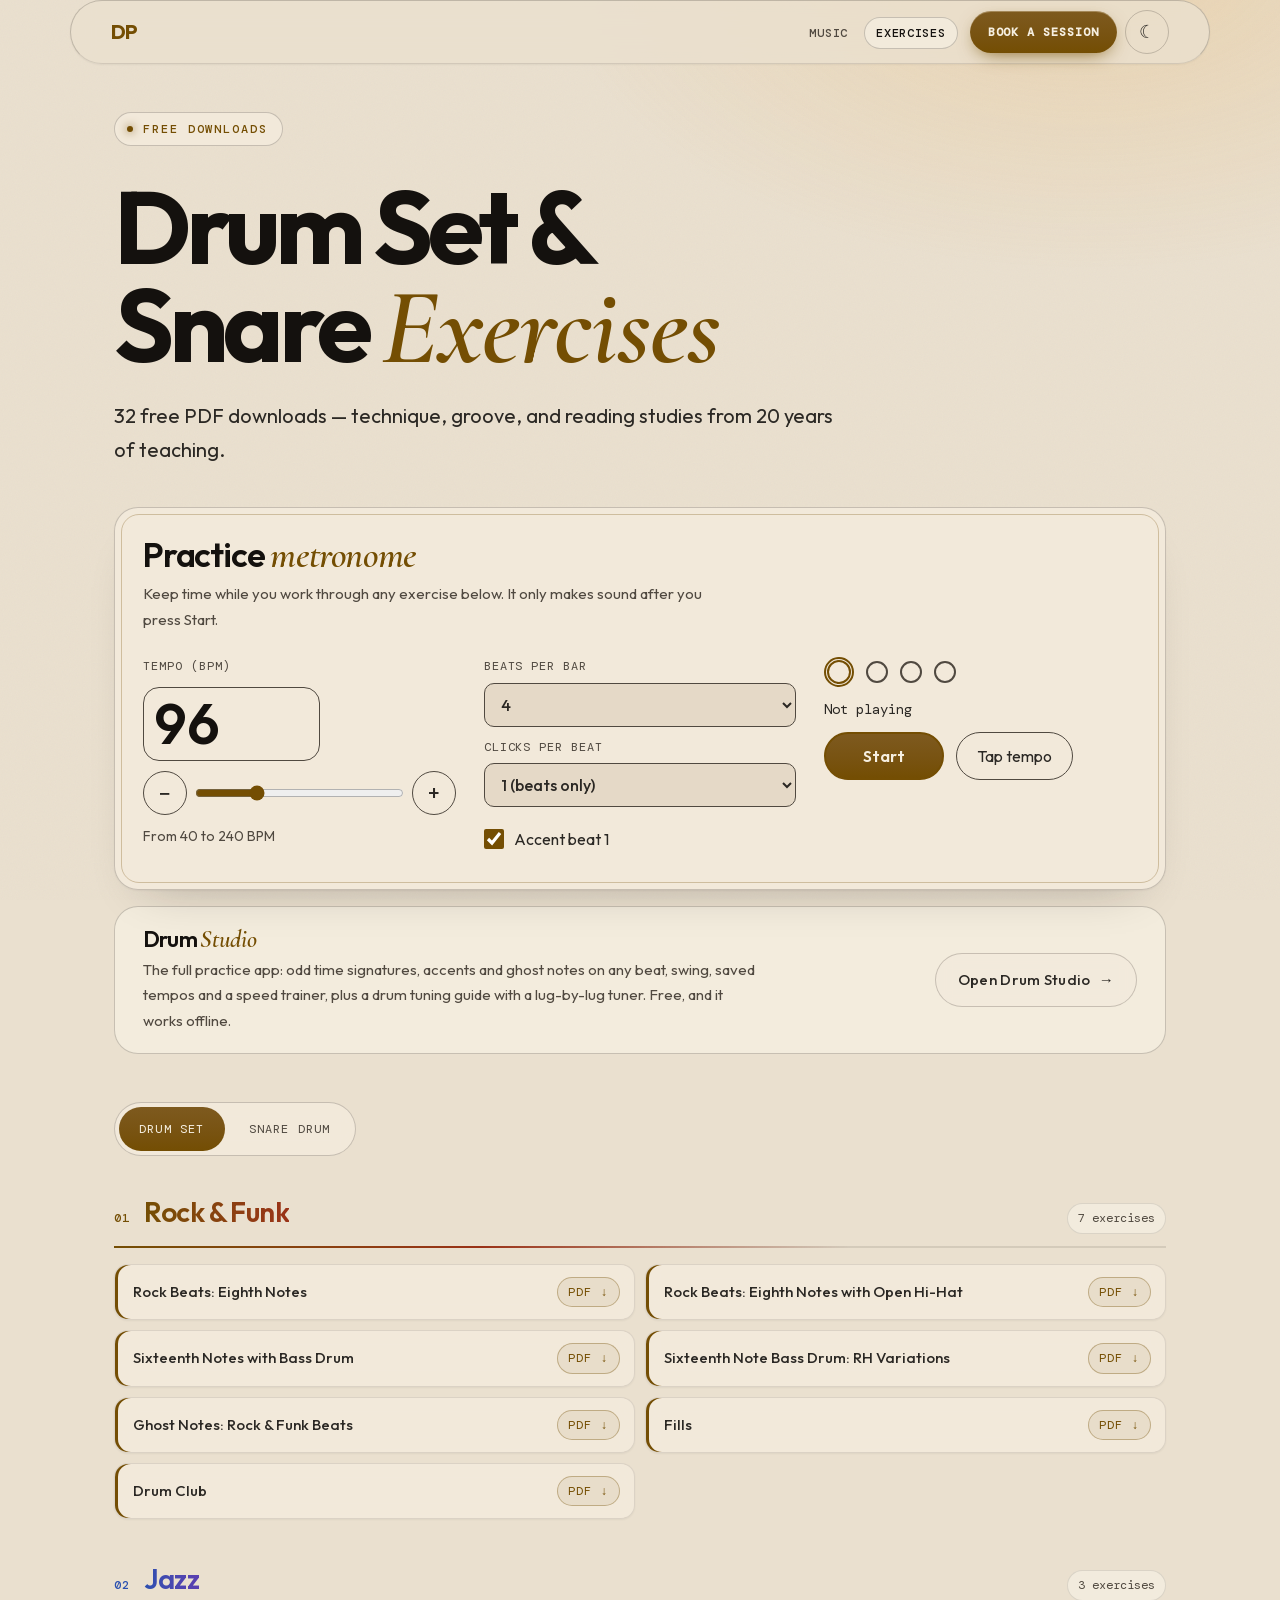
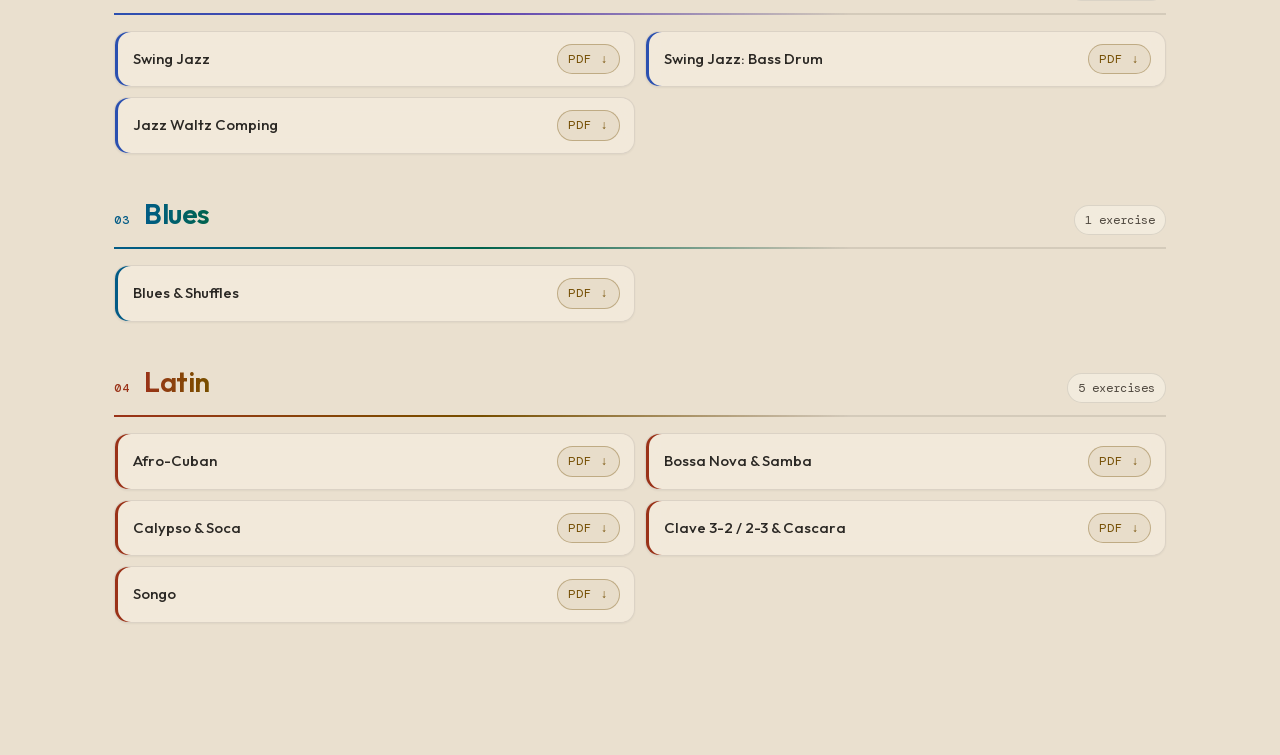
==== commit 7b6dbddb: "Link the exercises page to Drum Studio A card under the practice metronome points to Drum Studio, th" ====
--- a/drum-exercises.html
+++ b/drum-exercises.html
@@ -13,16 +13,16 @@
 <meta property="og:image:height" content="630">
 <meta name="twitter:card" content="summary_large_image">
 <meta name="color-scheme" content="dark light">
-<script>(function(){var t;try{t=localStorage.getItem('dp-theme');}catch(e){}if(t!=='light'&&t!=='dark'){t=(window.matchMedia&&matchMedia('(prefers-color-scheme: light)').matches)?'light':'dark';}document.documentElement.setAttribute('data-theme',t);})();</script>
+<script>document.documentElement.classList.add('js');(function(){var t;try{t=localStorage.getItem('dp-theme');}catch(e){}if(t!=='light'&&t!=='dark'){t=(window.matchMedia&&matchMedia('(prefers-color-scheme: light)').matches)?'light':'dark';}document.documentElement.setAttribute('data-theme',t);})();</script>
 <link rel="stylesheet" href="site.css">
 </head>
 <body>
 <a href="#main-content" class="skip-link">Skip to main content</a>
 <nav class="mini-nav" aria-label="Site">
-  <a href="index.html" class="mini-logo" aria-label="David Petry home">DP</a>
+  <a href="index.html" class="mini-logo" aria-label="DP, David Petry home">DP</a>
   <ul class="mini-links">
     <li><a href="music.html">Music</a></li>
-    <li><a href="drum-exercises.html" class="current">Exercises</a></li>
+    <li><a href="drum-exercises.html" class="current" aria-current="page">Exercises</a></li>
     <li><a href="index.html#lessons" class="mini-cta">Book a Session</a></li>
     <li><button type="button" class="theme-toggle" id="themeToggle" aria-label="Switch to light theme"><span aria-hidden="true">&#9728;</span></button></li>
   </ul>
@@ -84,6 +84,16 @@
     </div>
   </section>
 
+  <!-- Drum Studio: the full practice app (its own repo, davidpetry-cloud/drum-studio,
+       on GitHub Pages). Shown even when the metronome above stays hidden. -->
+  <aside class="studio-link" aria-labelledby="studio-link-title">
+    <div class="studio-link-text">
+      <h2 id="studio-link-title">Drum <em>Studio</em></h2>
+      <p>The full practice app: odd time signatures, accents and ghost notes on any beat, swing, saved tempos and a speed trainer, plus a drum tuning guide with a lug-by-lug tuner. Free, and it works offline.</p>
+    </div>
+    <a class="btn-ghost" href="https://davidpetry-cloud.github.io/drum-studio/">Open Drum Studio <span aria-hidden="true">→</span></a>
+  </aside>
+
   <div class="exercises-tabs" role="tablist" aria-label="Exercise sets">
     <button type="button" class="tab-btn active" id="tab-drumset" role="tab" aria-selected="true" aria-controls="drumset" onclick="switchTab('drumset', this)">Drum Set</button>
     <button type="button" class="tab-btn" id="tab-snare" role="tab" aria-selected="false" aria-controls="snare" tabindex="-1" onclick="switchTab('snare', this)">Snare Drum</button>
@@ -92,7 +102,7 @@
   <div id="drumset" class="ex-panel active reveal" role="tabpanel" aria-labelledby="tab-drumset">
     <div class="ex-category">
       <div class="ex-category-header">
-        <span class="ex-category-title">Rock & Funk</span>
+        <span class="ex-category-title" role="heading" aria-level="2">Rock & Funk</span>
         <span class="ex-count">7 exercises</span>
       </div>
       <div class="ex-grid">
@@ -107,7 +117,7 @@
     </div>
     <div class="ex-category">
       <div class="ex-category-header">
-        <span class="ex-category-title">Jazz</span>
+        <span class="ex-category-title" role="heading" aria-level="2">Jazz</span>
         <span class="ex-count">3 exercises</span>
       </div>
       <div class="ex-grid">
@@ -118,7 +128,7 @@
     </div>
     <div class="ex-category">
       <div class="ex-category-header">
-        <span class="ex-category-title">Blues</span>
+        <span class="ex-category-title" role="heading" aria-level="2">Blues</span>
         <span class="ex-count">1 exercise</span>
       </div>
       <div class="ex-grid">
@@ -127,7 +137,7 @@
     </div>
     <div class="ex-category">
       <div class="ex-category-header">
-        <span class="ex-category-title">Latin</span>
+        <span class="ex-category-title" role="heading" aria-level="2">Latin</span>
         <span class="ex-count">5 exercises</span>
       </div>
       <div class="ex-grid">
@@ -142,14 +152,14 @@
 
   <div id="snare" class="ex-panel reveal" role="tabpanel" aria-labelledby="tab-snare">
     <div class="ex-category">
-      <div class="ex-category-header"><span class="ex-category-title">Roll Rudiments</span><span class="ex-count">2 exercises</span></div>
+      <div class="ex-category-header"><span class="ex-category-title" role="heading" aria-level="2">Roll Rudiments</span><span class="ex-count">2 exercises</span></div>
       <div class="ex-grid">
         <a href="https://david-petry.netlify.app/snare-exercises/ROLL RUDIMENTS.pdf" class="ex-item"><span class="ex-item-name">Roll Rudiments</span><span class="ex-dl">PDF ↓</span></a>
         <a href="https://david-petry.netlify.app/snare-exercises/16th Notes with Accents with Roll.pdf" class="ex-item"><span class="ex-item-name">Sixteenth Notes with Accents & Roll</span><span class="ex-dl">PDF ↓</span></a>
       </div>
     </div>
     <div class="ex-category">
-      <div class="ex-category-header"><span class="ex-category-title">Diddle Rudiments</span><span class="ex-count">4 exercises</span></div>
+      <div class="ex-category-header"><span class="ex-category-title" role="heading" aria-level="2">Diddle Rudiments</span><span class="ex-count">4 exercises</span></div>
       <div class="ex-grid">
         <a href="https://david-petry.netlify.app/snare-exercises/DIDDLE RUDIMENTS.pdf" class="ex-item"><span class="ex-item-name">Diddle Rudiments</span><span class="ex-dl">PDF ↓</span></a>
         <a href="https://david-petry.netlify.app/snare-exercises/16 th Notes Accents and Diddlles.pdf" class="ex-item"><span class="ex-item-name">Sixteenth Notes: Accents & Diddles</span><span class="ex-dl">PDF ↓</span></a>
@@ -158,14 +168,14 @@
       </div>
     </div>
     <div class="ex-category">
-      <div class="ex-category-header"><span class="ex-category-title">Drag & Flam Rudiments</span><span class="ex-count">2 exercises</span></div>
+      <div class="ex-category-header"><span class="ex-category-title" role="heading" aria-level="2">Drag & Flam Rudiments</span><span class="ex-count">2 exercises</span></div>
       <div class="ex-grid">
         <a href="https://david-petry.netlify.app/snare-exercises/DRAG RUDIMENTS.pdf" class="ex-item"><span class="ex-item-name">Drag Rudiments</span><span class="ex-dl">PDF ↓</span></a>
         <a href="https://david-petry.netlify.app/snare-exercises/FLAM RUDIMENTS.pdf" class="ex-item"><span class="ex-item-name">Flam Rudiments</span><span class="ex-dl">PDF ↓</span></a>
       </div>
     </div>
     <div class="ex-category">
-      <div class="ex-category-header"><span class="ex-category-title">Note Duration</span><span class="ex-count">6 exercises</span></div>
+      <div class="ex-category-header"><span class="ex-category-title" role="heading" aria-level="2">Note Duration</span><span class="ex-count">6 exercises</span></div>
       <div class="ex-grid">
         <a href="https://david-petry.netlify.app/snare-exercises/SNARE Quarter Notes.pdf" class="ex-item"><span class="ex-item-name">Quarter Notes</span><span class="ex-dl">PDF ↓</span></a>
         <a href="https://david-petry.netlify.app/snare-exercises/SNARE Eighth Notes and Quarter Notes.pdf" class="ex-item"><span class="ex-item-name">Eighth Notes & Quarter Notes</span><span class="ex-dl">PDF ↓</span></a>
@@ -176,7 +186,7 @@
       </div>
     </div>
     <div class="ex-category">
-      <div class="ex-category-header"><span class="ex-category-title">Solos</span><span class="ex-count">2 exercises</span></div>
+      <div class="ex-category-header"><span class="ex-category-title" role="heading" aria-level="2">Solos</span><span class="ex-count">2 exercises</span></div>
       <div class="ex-grid">
         <a href="https://david-petry.netlify.app/snare-exercises/SNARE SOLO1.pdf" class="ex-item"><span class="ex-item-name">Snare Solo No. 1</span><span class="ex-dl">PDF ↓</span></a>
         <a href="https://david-petry.netlify.app/snare-exercises/SNARE SOLO 2.pdf" class="ex-item"><span class="ex-item-name">Snare Solo No. 2</span><span class="ex-dl">PDF ↓</span></a>
@@ -184,6 +194,7 @@
     </div>
   </div>
 </section>
+<a href="#main-content" id="backToTop" class="back-to-top" aria-label="Back to top">↑</a>
 </main>
 <script>
 function switchTab(panelId, btn) {
@@ -210,7 +221,6 @@
   tab.click();
 });
 </script>
-<a href="#" id="backToTop" class="back-to-top" aria-label="Back to top" onclick="window.scrollTo({top:0,behavior:'smooth'});return false;">↑</a>
 <script>
 window.addEventListener('scroll',()=>{const b=document.getElementById('backToTop');if(b){b.classList.toggle('visible',window.scrollY>window.innerHeight*0.6);}});
 </script>
--- a/site.css
+++ b/site.css
@@ -71,6 +71,7 @@
   /* Type: sizes */
   --fs-xs:   12px;
   --fs-sm:   14px;
+  --fs-md:   15px;
   --fs-base: 16px;
   --fs-lg:   18px;
   --fs-xl:   22px;
@@ -184,6 +185,8 @@
    ============================================================ */
 *, *::before, *::after { box-sizing: border-box; margin: 0; padding: 0; }
 a { color: inherit; text-decoration: none; cursor: pointer; }
+
+/* Skip link: first thing a keyboard user reaches; off-screen until focused */
 .skip-link {
   position: absolute;
   top: -100px;
@@ -196,10 +199,11 @@
   font-family: var(--mono);
   font-weight: 600;
   text-transform: uppercase;
+  font-size: var(--fs-sm);
   transition: top 0.2s;
-  font-size: var(--fs-sm);
 }
 .skip-link:focus { top: 16px; }
+
 /* Reduce motion: for anyone who asks for it in their system settings, switch off
    animation, transitions and smooth scrolling everywhere. */
 @media (prefers-reduced-motion: reduce) {
@@ -210,10 +214,13 @@
     scroll-behavior: auto !important;
   }
 }
+
+/* Home page only: a slim amber scrollbar (Chrome, Edge and Safari) */
 :where(.page-home) ::-webkit-scrollbar { width: 4px; }
 :where(.page-home) ::-webkit-scrollbar-track { background: var(--bg); }
 :where(.page-home) ::-webkit-scrollbar-thumb { background: var(--amber); border-radius: 2px; }
 img { max-width: 100%; display: block; }
+
 html {
   scroll-behavior: smooth;
   scroll-padding-top: calc(var(--nav-h) + 32px);
@@ -238,7 +245,7 @@
 .dp-theme-switching *::before,
 .dp-theme-switching *::after { transition: none !important; }
 
-/* Retire the scan-lines; replace the grid with a calm, static aurora */
+/* Two fixed layers behind the content: a warm glow (::before) and film grain (::after) */
 body::before,
 body::after {
   content: '';
@@ -247,6 +254,8 @@
   pointer-events: none;
   z-index: 0;
 }
+/* The exercises page is one column of tools and lists, so <main> is the frame;
+   on the other pages each <section> frames itself (see "section" below). */
 :where(.page-exercises) main {
   max-width: 1100px;
   margin: 0 auto;
@@ -260,9 +269,11 @@
 body::before {
   background:
     radial-gradient(60vw 50vh at 85% -5%, var(--glow-a), transparent 70%);
-  background-size: auto;
 }
 h1, h2, h3 { color: var(--white); text-wrap: balance; }
+
+/* Paragraph defaults for the two reading pages. The exercises page has only a few
+   short lines of text, each spaced by its own component. */
 :where(.page-home) p { color: var(--text); }
 :where(.page-home, .page-music) p { line-height: 1.8; margin-bottom: 16px; max-width: 72ch; }
 :where(.page-home) p:last-child { margin-bottom: 0; }
@@ -294,24 +305,24 @@
   letter-spacing: -0.015em;
 }
 
-/* Section label becomes a chip with a status dot instead of "//" */
+/* Section label: a small chip with a status dot */
 .section-label {
-  font-size: var(--fs-xs);
-  font-weight: 500;
-  text-transform: uppercase;
-  color: var(--amber);
+  display: inline-flex;
   align-items: center;
   gap: 10px;
-  display: inline-flex;
   width: fit-content;
+  margin-bottom: 20px;
   padding: 6px 14px 6px 12px;
   border: 1px solid var(--line-2);
   border-radius: var(--pill);
   background: var(--card);
   backdrop-filter: blur(8px);
   font-family: var(--mono);
+  font-size: var(--fs-xs);
+  font-weight: 500;
   letter-spacing: 0.16em;
-  margin-bottom: 20px;
+  text-transform: uppercase;
+  color: var(--amber);
 }
 .section-label::before {
   content: '';
@@ -320,6 +331,9 @@
   background: var(--amber);
   box-shadow: 0 0 10px var(--amber);
 }
+
+/* Every section is a centred column; narrower side padding on small screens
+   (see "SMALL SCREENS") */
 section { max-width: 1100px; margin: 0 auto; padding: 96px 40px; }
 
 /* ============================================================
@@ -391,7 +405,6 @@
 }
 .nav-links a:hover,
 .nav-links a.active {
-  transform: none;
   color: var(--white);
   background: var(--hi);
   box-shadow: inset 0 0 0 1px var(--line-2);
@@ -418,7 +431,7 @@
   border: 1px solid var(--border2);
   background: transparent;
   color: var(--text);
-  font-size: 18px;
+  font-size: var(--fs-lg);
   line-height: 1;
   cursor: pointer;
   transition: color 0.2s, border-color 0.2s, background 0.2s;
@@ -532,8 +545,7 @@
   font-family: var(--sans);
   font-weight: 600;
   letter-spacing: 0.02em;
-  text-transform: none;
-  font-size: 15px;
+  font-size: var(--fs-md);
   color: var(--on-accent);
   background: linear-gradient(180deg, var(--accent-top), var(--amber));
   box-shadow: inset 0 1px 0 var(--btn-inset), 0 10px 30px -12px var(--amber);
@@ -564,10 +576,9 @@
 }
 .nav-cta:hover {
   box-shadow: 0 4px 24px rgba(232,160,48,0.4);
-  opacity: 1;
   transform: translateY(-1px);
 }
-.btn-primary:hover { opacity: 1; transform: translateY(-1px); box-shadow: inset 0 1px 0 var(--btn-inset), 0 14px 36px -10px var(--amber); }
+.btn-primary:hover { transform: translateY(-1px); box-shadow: inset 0 1px 0 var(--btn-inset), 0 14px 36px -10px var(--amber); }
 .btn-ghost {
   min-height: 44px;
   display: flex;
@@ -579,9 +590,8 @@
   border-radius: var(--pill);
   font-family: var(--sans);
   font-weight: 500;
-  text-transform: none;
   letter-spacing: 0.02em;
-  font-size: 15px;
+  font-size: var(--fs-md);
   color: var(--text);
   background: var(--card);
   backdrop-filter: blur(8px);
@@ -713,7 +723,8 @@
   border-radius: 50%;
   background: var(--teal);
   box-shadow: 0 0 0 0 rgba(45,212,191,0.6);
-  animation: statusPulse 2.4s ease-out infinite;
+  /* Two pulses, then still: nothing on the page keeps moving for more than five seconds */
+  animation: statusPulse 2.4s ease-out 2;
   flex-shrink: 0;
 }
 @keyframes statusPulse {
@@ -866,7 +877,7 @@
 /* ============================================================
    PROOF BAR
    ============================================================ */
-.proof-grid { display: grid; grid-template-columns: repeat(5, 1fr); border-radius: var(--radius); }
+.proof-grid { display: grid; grid-template-columns: repeat(5, 1fr); }
 @media (max-width: 900px) {
   .proof-grid { grid-template-columns: repeat(3, 1fr); }
 }
@@ -889,7 +900,7 @@
   margin: 0;
   line-height: 1.6;
 }
-.proof-grid { gap: 12px; background: none; border: 0; overflow: visible; }
+.proof-grid { gap: 12px; }
 .proof-stat {
   text-align: center;
   padding: 26px 18px;
@@ -922,7 +933,6 @@
 .services-grid {
   display: grid;
   grid-template-columns: repeat(4, 1fr);
-  border-radius: var(--radius);
 }
 @media (max-width: 900px) {
   .services-grid { grid-template-columns: repeat(2, 1fr); }
@@ -930,7 +940,7 @@
 @media (max-width: 560px) {
   .services-grid { grid-template-columns: 1fr; }
 }
-.services-grid { gap: 16px; background: none; border: 0; overflow: visible; }
+.services-grid { gap: 16px; }
 .service-card { padding: 28px; container-type: inline-size; }
 .service-card:nth-child(1),
 .service-card:nth-child(5),
@@ -949,7 +959,6 @@
   border: 1px solid var(--line-2);
   background: var(--amber-dim);
   color: var(--amber);
-  letter-spacing: 0;
   margin-bottom: 18px;
 }
 .service-card:nth-child(n+7) .service-num { background: var(--teal-dim); color: var(--teal); }
@@ -960,12 +969,12 @@
 .service-card p {
   color: var(--muted2);
   margin: 0;
-  font-size: 15px;
+  font-size: var(--fs-md);
   line-height: 1.65;
 }
 @container (min-width: 420px) {
-  .service-card h3 { font-size: 22px; }
-  .service-card p { font-size: 16px; max-width: 46ch; }
+  .service-card h3 { font-size: var(--fs-xl); }
+  .service-card p { font-size: var(--fs-base); max-width: 46ch; }
 }
 @media (max-width: 900px) {
   .service-card:nth-child(n) { grid-column: auto; }
@@ -1015,14 +1024,14 @@
   color: var(--white);
   margin-bottom: 10px;
   line-height: 1.25;
-  font-size: 22px;
+  font-size: var(--fs-xl);
 }
 .project-card p {
   color: var(--muted2);
   line-height: 1.65;
   margin-bottom: 18px;
   flex: 1;
-  font-size: 15px;
+  font-size: var(--fs-md);
 }
 .projects-intro {
   max-width: 62ch;
@@ -1181,7 +1190,7 @@
   .edu-grid { grid-template-columns: 1fr; }
 }
 .cred-card, .edu-card, .lesson-card { padding: 28px; }
-.cred-card h3, .edu-card h3 { font-size: 18px; }
+.cred-card h3, .edu-card h3 { font-size: var(--fs-lg); }
 .project-meta {
   font-family: var(--mono);
   font-size: var(--fs-xs);
@@ -1217,7 +1226,7 @@
   color: var(--muted2);
   margin: 0;
   flex-grow: 1;
-  font-size: 15px;
+  font-size: var(--fs-md);
 }
 .lesson-card .btn-book {
   display: inline-flex;
@@ -1282,6 +1291,7 @@
   font-family: var(--mono);
   color: var(--muted2);
   text-align: right;
+  overflow-wrap: anywhere; /* a long name breaks instead of running off a narrow screen when text is spaced out */
 }
 .exp-item h3 {
   margin-bottom: 12px;
@@ -1298,7 +1308,7 @@
   padding-left: 16px;
   position: relative;
   line-height: 1.7;
-  font-size: 15px;
+  font-size: var(--fs-md);
 }
 .exp-bullets li::before {
   content: '›';
@@ -1374,12 +1384,12 @@
   width: 44px; height: 44px;
   border-radius: 50%;
   background: var(--amber-dim);
-  font-size: 18px;
+  font-size: var(--fs-lg);
 }
 .contact-link-val {
   font-family: var(--mono);
   color: var(--white);
-  font-size: 14px;
+  font-size: var(--fs-sm);
   overflow-wrap: anywhere;
 }
 
@@ -1418,6 +1428,7 @@
   border: 1px solid var(--line-2);
   border-radius: 50%;
   color: var(--amber);
+  font-family: var(--sans);
   font-size: var(--fs-lg);
   z-index: 999;
   opacity: 0;
@@ -1473,7 +1484,7 @@
   transition: border-color .2s, color .2s, background .2s;
 }
 .drum-strike:hover { border-color: var(--amber); color: var(--amber); background: var(--amber-dim); }
-.drum-note { margin: 0; font-size: 14px; line-height: 1.5; color: var(--muted2); }
+.drum-note { margin: 0; font-size: var(--fs-sm); line-height: 1.5; color: var(--muted2); }
 
 /* ============================================================
    HERO BENTO — on wide screens the drumhead, status and contacts
@@ -1622,7 +1633,6 @@
   --orn: url("data:image/svg+xml,%3Csvg xmlns='http://www.w3.org/2000/svg' viewBox='0 0 240 32' fill='none' stroke='%23000' stroke-width='1.5' stroke-linejoin='round'%3E%3Cpath d='M0 15.9L1 16L2 16.1L3 16.1L4 16.1L5 16L6 15.9L7 15.8L8 15.8L9 15.9L10 16L11 16.2L12 16.2L13 16.2L14 16L15 15.9L16 15.8L17 15.8L18 15.9L19 16L20 16.2L21 16.3L22 16.2L23 16.1L24 15.8L25 15.7L26 15.7L27 15.8L28 16.1L29 16.3L30 16.4L31 16.3L32 16.1L33 15.8L34 15.6L35 15.5L36 15.7L37 16.1L38 16.4L39 16.6L40 16.5L41 16.1L42 15.7L43 15.4L44 15.3L45 15.6L46 16.1L47 16.6L48 16.8L49 16.6L50 16.2L51 15.5L52 15.1L53 15.1L54 15.5L55 16.2L56 16.8L57 17.2L58 16.9L59 16.2L60 15.4L61 14.7L62 14.7L63 15.3L64 16.3L65 17.2L66 17.6L67 17.3L68 16.3L69 15.1L70 14.2L71 14.1L72 15L73 16.4L74 17.7L75 18.3L76 17.8L77 16.4L78 14.7L79 13.5L80 13.4L81 14.5L82 16.5L83 18.4L84 19.3L85 18.6L86 16.6L87 14.2L88 12.4L89 12.3L90 13.9L91 16.7L92 19.4L93 20.6L94 19.7L95 16.9L96 13.4L97 11L98 10.8L99 13.1L100 17L101 20.8L102 22.5L103 21.2L104 17.2L105 12.3L106 8.9L107 8.6L108 11.9L109 17.5L110 22.8L111 25.2L112 23.3L113 17.7L114 10.8L115 5.9L116 5.5L117 10.2L118 18.1L119 25.6L120 29L121 25.6L122 18.1L123 10.2L124 5.5L125 5.9L126 10.8L127 17.7L128 23.3L129 25.2L130 22.8L131 17.5L132 11.9L133 8.6L134 8.9L135 12.3L136 17.2L137 21.2L138 22.5L139 20.8L140 17L141 13.1L142 10.8L143 11L144 13.4L145 16.9L146 19.7L147 20.6L148 19.4L149 16.7L150 13.9L151 12.3L152 12.4L153 14.2L154 16.6L155 18.6L156 19.3L157 18.4L158 16.5L159 14.5L160 13.4L161 13.5L162 14.7L163 16.4L164 17.8L165 18.3L166 17.7L167 16.4L168 15L169 14.1L170 14.2L171 15.1L172 16.3L173 17.3L174 17.6L175 17.2L176 16.3L177 15.3L178 14.7L179 14.7L180 15.4L181 16.2L182 16.9L183 17.2L184 16.8L185 16.2L186 15.5L187 15.1L188 15.1L189 15.5L190 16.2L191 16.6L192 16.8L193 16.6L194 16.1L195 15.6L196 15.3L197 15.4L198 15.7L199 16.1L200 16.5L201 16.6L202 16.4L203 16.1L204 15.7L205 15.5L206 15.6L207 15.8L208 16.1L209 16.3L210 16.4L211 16.3L212 16.1L213 15.8L214 15.7L215 15.7L216 15.8L217 16.1L218 16.2L219 16.3L220 16.2L221 16L222 15.9L223 15.8L224 15.8L225 15.9L226 16L227 16.2L228 16.2L229 16.2L230 16L231 15.9L232 15.8L233 15.8L234 15.9L235 16L236 16.1L237 16.1L238 16.1L239 16L240 15.9'/%3E%3C/svg%3E");
   width: min(1100px, calc(100% - 80px));
   height: 32px;
-  opacity: 1;
   background: linear-gradient(90deg, transparent,
               color-mix(in oklab, var(--amber) 75%, transparent) 30%,
               var(--amber) 50%,
@@ -1772,7 +1782,7 @@
 .is-attested { color: var(--teal); }
 .is-expired  { color: var(--muted2); }
 .trust-name { font-family: var(--sans); font-weight: 600; font-size: 19px; color: var(--white); }
-.trust-desc { font-size: 15px; line-height: 1.55; color: var(--muted2); max-width: 30ch; }
+.trust-desc { font-size: var(--fs-md); line-height: 1.55; color: var(--muted2); max-width: 30ch; }
 @media (prefers-reduced-motion: no-preference) {
   @supports (animation-timeline: view()) {
     .trust-states::before {
@@ -1807,7 +1817,7 @@
   box-shadow: inset 3px 0 0 var(--teal), var(--shadow);
 }
 .principle h3 { margin: 0; font-size: 20px; line-height: 1.3; color: var(--white); }
-.principle > p { margin: 0; font-size: 16px; line-height: 1.6; color: var(--text); }
+.principle > p { margin: 0; font-size: var(--fs-base); line-height: 1.6; color: var(--text); }
 .principle > p.principle-proof {
   margin-top: auto;
   display: flex;
@@ -1826,7 +1836,7 @@
   gap: 6px;
   min-height: 44px;
   font-family: var(--sans);
-  font-size: 15px;
+  font-size: var(--fs-md);
   font-weight: 600;
   letter-spacing: 0;
   text-transform: none;
@@ -1912,7 +1922,6 @@
   display: inline-flex;
   align-items: center;
   font-family: var(--sans);
-  font-style: normal;
   font-weight: 700;
   font-size: 20px;
   letter-spacing: -0.04em;
@@ -2023,7 +2032,7 @@
 .music-sub { margin-top: 44px; }
 .music-sub .section-label { margin-top: 48px; }
 .collab-list { font-size: var(--fs-lg); line-height: 2; max-width: 820px; }
-#music-engineering { position: relative; z-index: 1; background: var(--bg2); max-width: none; padding: 72px 20px; }
+#music-engineering { position: relative; z-index: 1; background: var(--bg2); padding: 72px 20px; }
 .eng-inner { max-width: 1100px; margin: 0 auto; }
 .eng-grid {
   display: grid;
@@ -2070,7 +2079,7 @@
 .ed-card h3 { font-size: var(--fs-lg); margin-bottom: 8px; }
 .ed-card p { color: var(--muted2); margin: 0; }
 .eng-card p { color: var(--muted2); margin: 0; }
-.ed-card p, .eng-card p { font-size: 15px; }
+.ed-card p, .eng-card p { font-size: var(--fs-md); }
 .eng-card {
   padding: 26px;
   border-left: 1px solid var(--line);
@@ -2079,7 +2088,7 @@
 .eng-card h3 {
   color: var(--teal);
   margin-bottom: 8px;
-  font-size: 18px;
+  font-size: var(--fs-lg);
 }
 .timeline {
   display: flex;
@@ -2175,7 +2184,6 @@
   font-family: var(--mono);
   font-size: var(--fs-xs);
   letter-spacing: 0.05em;
-  width: auto;
   margin: 12px;
   padding: 8px 12px;
   border: 1px solid rgba(255, 255, 255, 0.16);
@@ -2197,8 +2205,6 @@
 #suno {
   position: relative;
   z-index: 1;
-  max-width: none;
-  background: none;
   padding: 48px 20px;
 }
 .suno-inner {
@@ -2234,12 +2240,8 @@
 }
 .suno-stats {
   display: grid;
-  border-radius: var(--radius);
   grid-template-columns: 1fr 1fr;
   gap: 10px;
-  background: none;
-  border: 0;
-  overflow: visible;
   margin-bottom: 16px;
 }
 .suno-stat { padding: 20px; }
@@ -2339,7 +2341,7 @@
     0 72px 112px -44px rgba(48, 32, 12, 0.4);
 }
 /* The cover opens the PDF to read; the button beside it downloads it */
-.book-cover { color: inherit; text-decoration: none; }
+.book-cover { color: inherit; }
 .book-cover:focus-visible { border-radius: 20px; outline-offset: 8px; }
 .book-cover::before {
   content: '';
@@ -2442,7 +2444,6 @@
   display: flex;
   align-items: center;
   justify-content: space-between;
-  text-decoration: none;
   cursor: pointer;
   padding: 18px 22px;
   transition: opacity 0.2s, transform 0.2s;
@@ -2451,13 +2452,11 @@
   box-shadow: inset 0 1px 0 var(--btn-inset), 0 14px 36px -14px var(--amber);
 }
 .book-cta:hover { transform: translateY(-1px); }
-.book-cta:hover, .book-cta:focus-visible { opacity: 1; }
 .book-cta-label, .book-cta-arrow { color: var(--on-accent); }
 .book-dl {
   display: flex;
   align-items: center;
   justify-content: space-between;
-  text-decoration: none;
   cursor: pointer;
   padding: 14px 20px;
 }
@@ -2487,7 +2486,6 @@
   border-radius: var(--pill);
   background: var(--card);
   backdrop-filter: blur(10px);
-  overflow: visible;
 }
 .tab-btn {
   font-family: var(--mono);
@@ -2509,7 +2507,10 @@
   color: var(--on-accent);
   background: linear-gradient(180deg, var(--accent-top), var(--amber));
 }
-.ex-panel { display: none; counter-reset: excat; }
+.ex-panel { counter-reset: excat; }
+/* Tabs need scripts. Without them both lists show and the tab buttons are hidden. */
+:where(.js) .ex-panel { display: none; }
+:where(html:not(.js)) .exercises-tabs { display: none; }
 .ex-panel.active { display: block; }
 .ex-category { margin-bottom: 36px; }
 .ex-category-title {
@@ -2518,7 +2519,6 @@
   font-family: var(--sans);
   font-weight: 600;
   letter-spacing: -0.02em;
-  text-transform: none;
 }
 .ex-count {
   font-size: var(--fs-xs);
@@ -2557,7 +2557,7 @@
   color: var(--text);
   flex: 1;
   font-family: var(--sans);
-  font-size: 15px;
+  font-size: var(--fs-md);
   font-weight: 500;
   line-height: 1.35;
 }
@@ -2617,7 +2617,6 @@
   font-weight: 500;
   letter-spacing: 0.1em;
   color: var(--c1);
-  opacity: 1;
 }
 .ex-category .ex-item { box-shadow: inset 3px 0 0 var(--c1), var(--shadow); }
 .ex-category .ex-item:hover { border-color: color-mix(in oklab, var(--c1) 55%, var(--line-2)); }
@@ -2651,7 +2650,7 @@
 }
 .metro-head { margin-bottom: 24px; }
 .metro h2 { font-size: clamp(26px, 3vw, 34px); margin-bottom: 6px; }
-.metro-note { color: var(--muted2); font-size: 15px; max-width: 60ch; }
+.metro-note { color: var(--muted2); font-size: var(--fs-md); max-width: 60ch; }
 .metro-body {
   display: grid;
   grid-template-columns: repeat(auto-fit, minmax(min(220px, 100%), 1fr));
@@ -2699,7 +2698,7 @@
   cursor: pointer;
   transition: border-color .2s, color .2s, background .2s;
 }
-.metro-step { width: 44px; border-radius: 50%; font-size: 22px; line-height: 1; }
+.metro-step { width: 44px; border-radius: 50%; font-size: var(--fs-xl); line-height: 1; }
 .metro-step:hover, .metro-tap:hover { border-color: var(--amber); color: var(--amber); background: var(--amber-dim); }
 .metro-hint { font-size: var(--fs-sm); color: var(--muted2); }
 .metro-field { display: grid; gap: 6px; }
@@ -2742,10 +2741,34 @@
 }
 /* While playing it becomes an outline button reading "Stop" */
 .metro-start.is-running { color: var(--amber); background: var(--amber-dim); }
-.metro-tap { min-height: 48px; padding: 0 20px; border-radius: var(--pill); font-size: 16px; }
-.metro-status { min-height: 1.7em; font-size: 15px; color: var(--muted2); }
+.metro-tap { min-height: 48px; padding: 0 20px; border-radius: var(--pill); font-size: var(--fs-base); }
+.metro-status { min-height: 1.7em; font-size: var(--fs-md); color: var(--muted2); }
 @media (max-width: 560px) {
   .metro { padding: 20px 16px; }
+}
+
+/* Link out to Drum Studio, the full practice app. Sits close under the
+   metronome when that shows, and stands on its own when it stays hidden. */
+.studio-link {
+  display: flex;
+  flex-wrap: wrap;
+  align-items: center;
+  justify-content: space-between;
+  gap: 16px 28px;
+  margin: 0 0 48px;
+  padding: 20px 28px;
+  border: 1px solid var(--line-2);
+  border-radius: var(--r-lg);
+  background: var(--card-2);
+}
+.metro:not([hidden]) + .studio-link { margin-top: -32px; }
+.studio-link-text { flex: 1 1 32ch; }
+.studio-link h2 { font-size: var(--fs-xl); margin-bottom: 4px; }
+.studio-link p { color: var(--muted2); font-size: var(--fs-md); max-width: 64ch; }
+.studio-link .btn-ghost { flex-shrink: 0; }
+@media (max-width: 560px) {
+  .studio-link { padding: 18px 16px; }
+  .studio-link .btn-ghost { width: 100%; justify-content: center; }
 }
 
 /* ============================================================
@@ -2755,7 +2778,9 @@
   from { opacity: 0; transform: translateY(16px); filter: blur(6px); }
   to   { opacity: 1; transform: none; filter: none; }
 }
-:where(.page-home, .page-music) .reveal { opacity: 0; transform: translateY(24px); }
+/* Hidden until revealed, but only when scripts are running (each page's <head> adds
+   .js): without JavaScript nothing would ever reveal the content. */
+:where(.js.page-home, .js.page-music) .reveal { opacity: 0; transform: translateY(24px); }
 :where(.page-home, .page-music) .reveal.visible { opacity: 1; transform: translateY(0); }
 .reveal { transition: opacity .8s var(--ease), transform .8s var(--ease); }
 
@@ -2816,11 +2841,38 @@
   #contact { padding-inline: 20px; border-radius: var(--r-lg); }
   .proof-grid { grid-template-columns: repeat(3, minmax(0, 1fr)); gap: 8px; }
   .proof-stat { padding: 18px 6px; }
-  .proof-lbl { font-size: 12px; }
+  .proof-lbl { font-size: var(--fs-xs); }
   .hero-contact a { max-width: 100%; min-width: 0; overflow-wrap: anywhere; }
   .hero-contact a .ico { flex: none; overflow-wrap: normal; }
   footer::before { font-size: 13vw; }
 }
+
+/* ============================================================
+   HIGH CONTRAST — Windows "contrast themes" (forced colours)
+   replace our colours with the user's and drop backgrounds. These
+   rules keep shapes and states visible there; they do nothing in
+   the normal themes.
+   ============================================================ */
+@media (forced-colors: active) {
+  /* Filled buttons lose their fill, so give them an outline */
+  .btn-primary,
+  .nav-cta,
+  .mini-links a.mini-cta,
+  .book-cta,
+  .metro-start,
+  .project-links a.primary { border: 1px solid ButtonText; }
+  /* States that were shown by a fill: the chosen tab and the lit beat */
+  .tab-btn.active,
+  .tab-btn.active:hover,
+  .metro-dot.is-on {
+    forced-color-adjust: none;
+    background: Highlight;
+    border-color: Highlight;
+    color: HighlightText;
+    box-shadow: none;
+  }
+}
+
 /* ============================================================
    VARIANTS & UTILITIES — last, so they win ties
    ============================================================ */
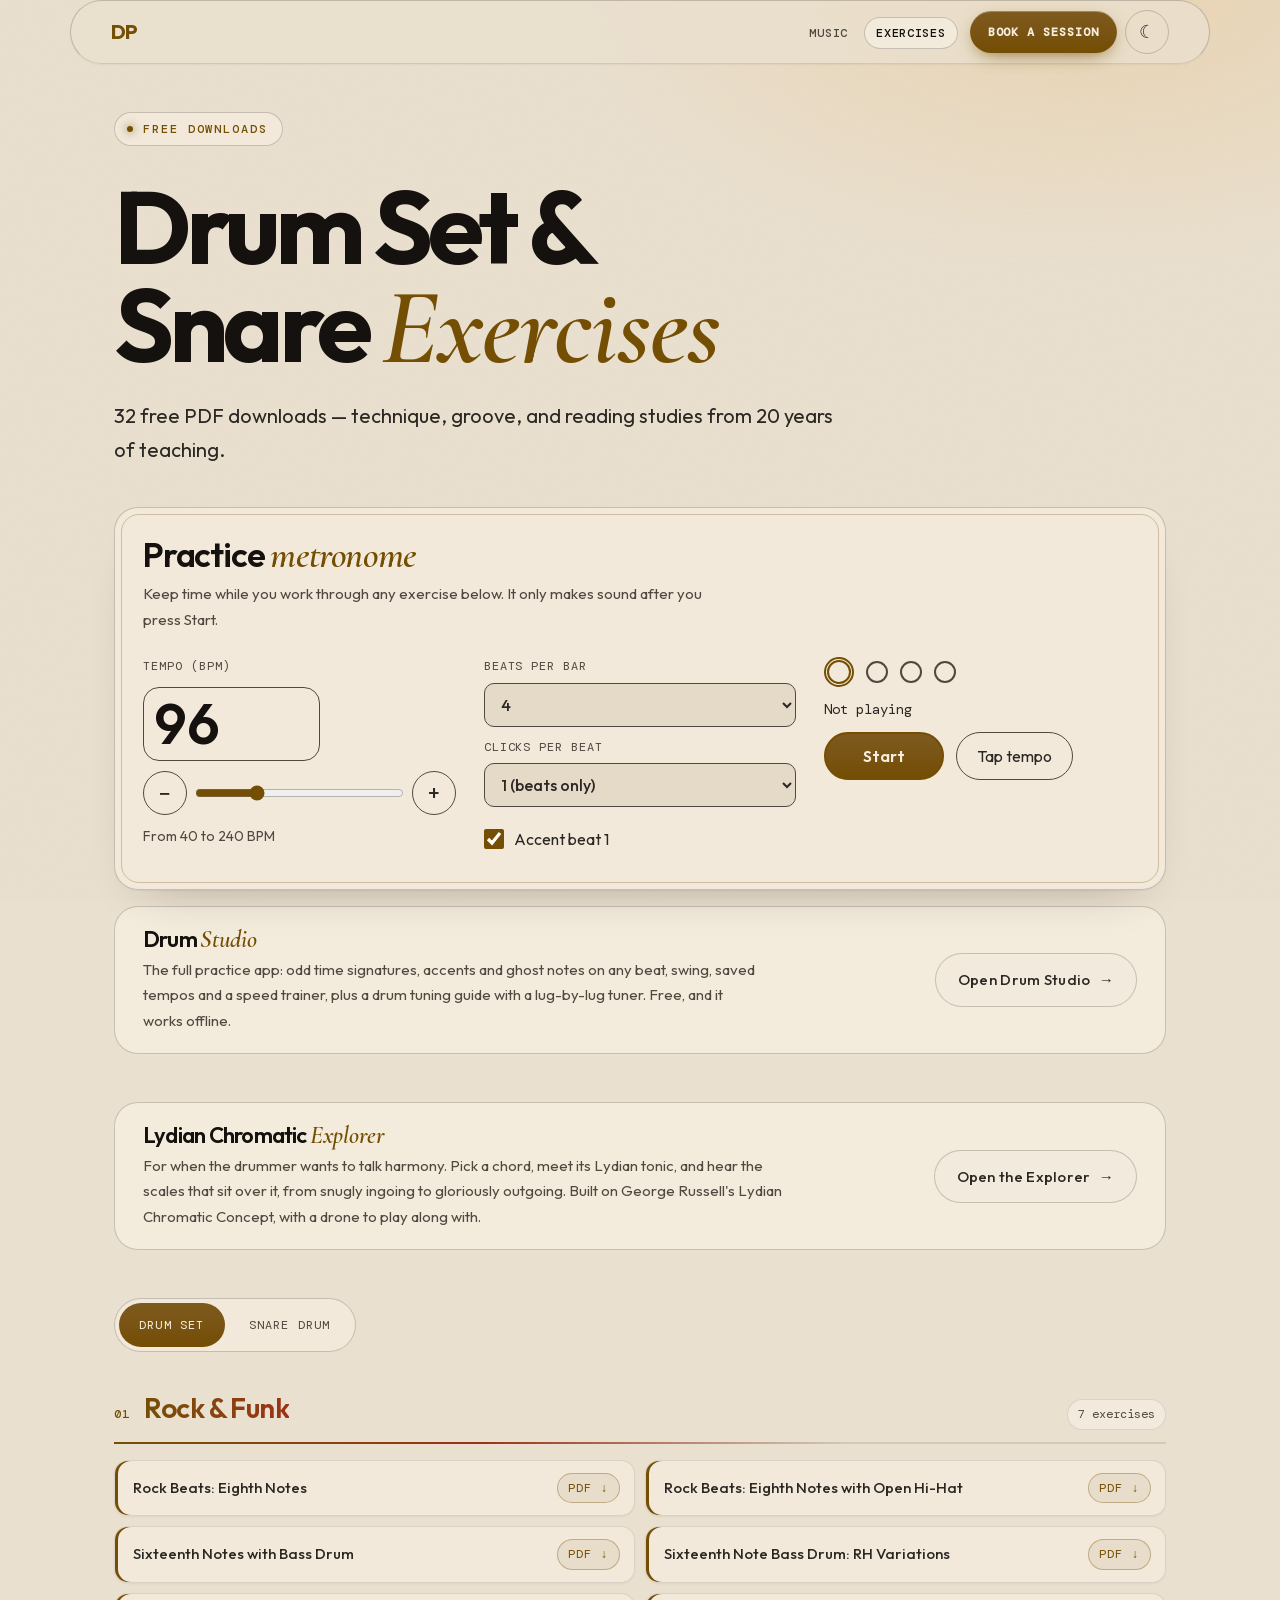
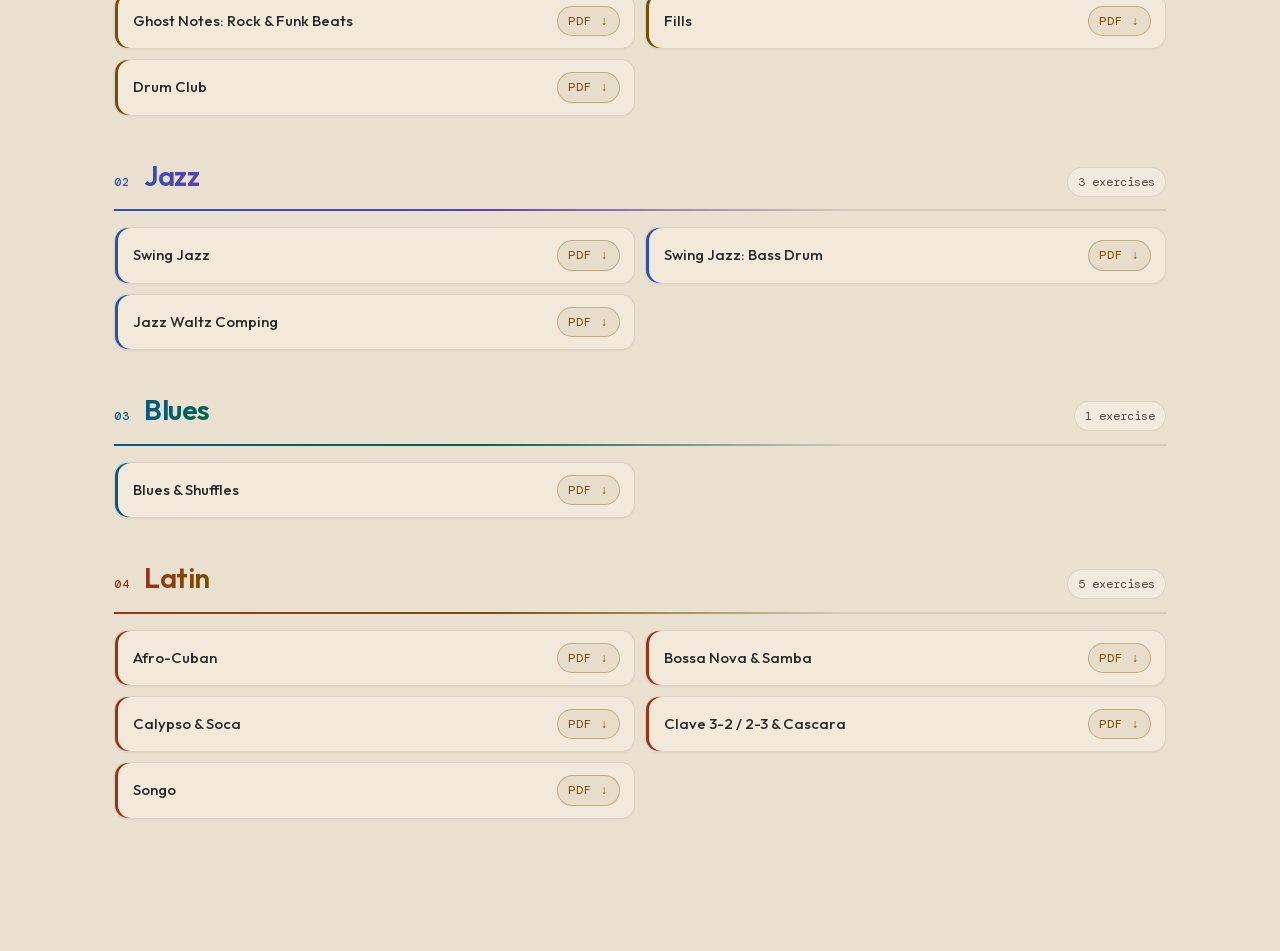
==== commit 11ac3c6a: "Link the exercises page to the Lydian Chromatic Explorer Co-Authored-By: Claude Opus 5.5 <noreply@an" ====
--- a/drum-exercises.html
+++ b/drum-exercises.html
@@ -13,7 +13,7 @@
 <meta property="og:image:height" content="630">
 <meta name="twitter:card" content="summary_large_image">
 <meta name="color-scheme" content="dark light">
-<script>document.documentElement.classList.add('js');(function(){var t;try{t=localStorage.getItem('dp-theme');}catch(e){}if(t!=='light'&&t!=='dark'){t=(window.matchMedia&&matchMedia('(prefers-color-scheme: light)').matches)?'light':'dark';}document.documentElement.setAttribute('data-theme',t);})();</script>
+<script src="js/theme-init.js"></script>
 <link rel="stylesheet" href="site.css">
 </head>
 <body>
@@ -94,9 +94,19 @@
     <a class="btn-ghost" href="https://davidpetry-cloud.github.io/drum-studio/">Open Drum Studio <span aria-hidden="true">→</span></a>
   </aside>
 
+  <!-- Lydian Chromatic Explorer: harmony practice app (its own repo,
+       davidpetry-cloud/Lydian-Chromatic-Explorer-, on Cloudflare Workers). -->
+  <aside class="studio-link" aria-labelledby="lydian-link-title">
+    <div class="studio-link-text">
+      <h2 id="lydian-link-title">Lydian Chromatic <em>Explorer</em></h2>
+      <p>For when the drummer wants to talk harmony. Pick a chord, meet its Lydian tonic, and hear the scales that sit over it, from snugly ingoing to gloriously outgoing. Built on George Russell's Lydian Chromatic Concept, with a drone to play along with.</p>
+    </div>
+    <a class="btn-ghost" href="https://lydian-chromatic-explorer.davidpetry.workers.dev/">Open the Explorer <span aria-hidden="true">→</span></a>
+  </aside>
+
   <div class="exercises-tabs" role="tablist" aria-label="Exercise sets">
-    <button type="button" class="tab-btn active" id="tab-drumset" role="tab" aria-selected="true" aria-controls="drumset" onclick="switchTab('drumset', this)">Drum Set</button>
-    <button type="button" class="tab-btn" id="tab-snare" role="tab" aria-selected="false" aria-controls="snare" tabindex="-1" onclick="switchTab('snare', this)">Snare Drum</button>
+    <button type="button" class="tab-btn active" id="tab-drumset" role="tab" aria-selected="true" aria-controls="drumset">Drum Set</button>
+    <button type="button" class="tab-btn" id="tab-snare" role="tab" aria-selected="false" aria-controls="snare" tabindex="-1">Snare Drum</button>
   </div>
 
   <div id="drumset" class="ex-panel active reveal" role="tabpanel" aria-labelledby="tab-drumset">
@@ -196,50 +206,9 @@
 </section>
 <a href="#main-content" id="backToTop" class="back-to-top" aria-label="Back to top">↑</a>
 </main>
-<script>
-function switchTab(panelId, btn) {
-  document.querySelectorAll('.ex-panel').forEach(p => p.classList.remove('active'));
-  document.querySelectorAll('.tab-btn').forEach(b => {
-    b.classList.remove('active');
-    b.setAttribute('aria-selected', 'false');
-    b.tabIndex = -1;
-  });
-  document.getElementById(panelId).classList.add('active');
-  btn.classList.add('active');
-  btn.setAttribute('aria-selected', 'true');
-  btn.tabIndex = 0;
-}
-// Arrow keys, Home and End move between tabs (WAI-ARIA tabs pattern)
-document.querySelector('.exercises-tabs').addEventListener('keydown', e => {
-  const tabs = [...document.querySelectorAll('.tab-btn')];
-  const i = tabs.indexOf(document.activeElement);
-  const to = { ArrowRight: i + 1, ArrowLeft: i - 1, Home: 0, End: tabs.length - 1 }[e.key];
-  if (i < 0 || to === undefined) return;
-  e.preventDefault();
-  const tab = tabs[(to + tabs.length) % tabs.length];
-  tab.focus();
-  tab.click();
-});
-</script>
-<script>
-window.addEventListener('scroll',()=>{const b=document.getElementById('backToTop');if(b){b.classList.toggle('visible',window.scrollY>window.innerHeight*0.6);}});
-</script>
-<script>
-(function(){
-  var b=document.getElementById('themeToggle'); if(!b) return;
-  var root=document.documentElement;
-  function paint(){var light=root.getAttribute('data-theme')==='light';
-    b.setAttribute('aria-label',light?'Switch to dark theme':'Switch to light theme');
-    b.setAttribute('title',light?'Switch to dark theme':'Switch to light theme');
-    b.firstElementChild.textContent=light?'\u263E':'\u2600';}
-  b.addEventListener('click',function(){
-    var next=root.getAttribute('data-theme')==='light'?'dark':'light';
-    root.setAttribute('data-theme',next);
-    try{localStorage.setItem('dp-theme',next);}catch(e){}
-    paint();});
-  paint();
-})();
-</script>
+<script src="js/exercise-tabs.js"></script>
+<script src="js/back-to-top.js"></script>
+<script src="js/theme-toggle.js"></script>
 <script src="site.js" defer></script>
 <script src="metronome.js" defer></script>
 </body>
